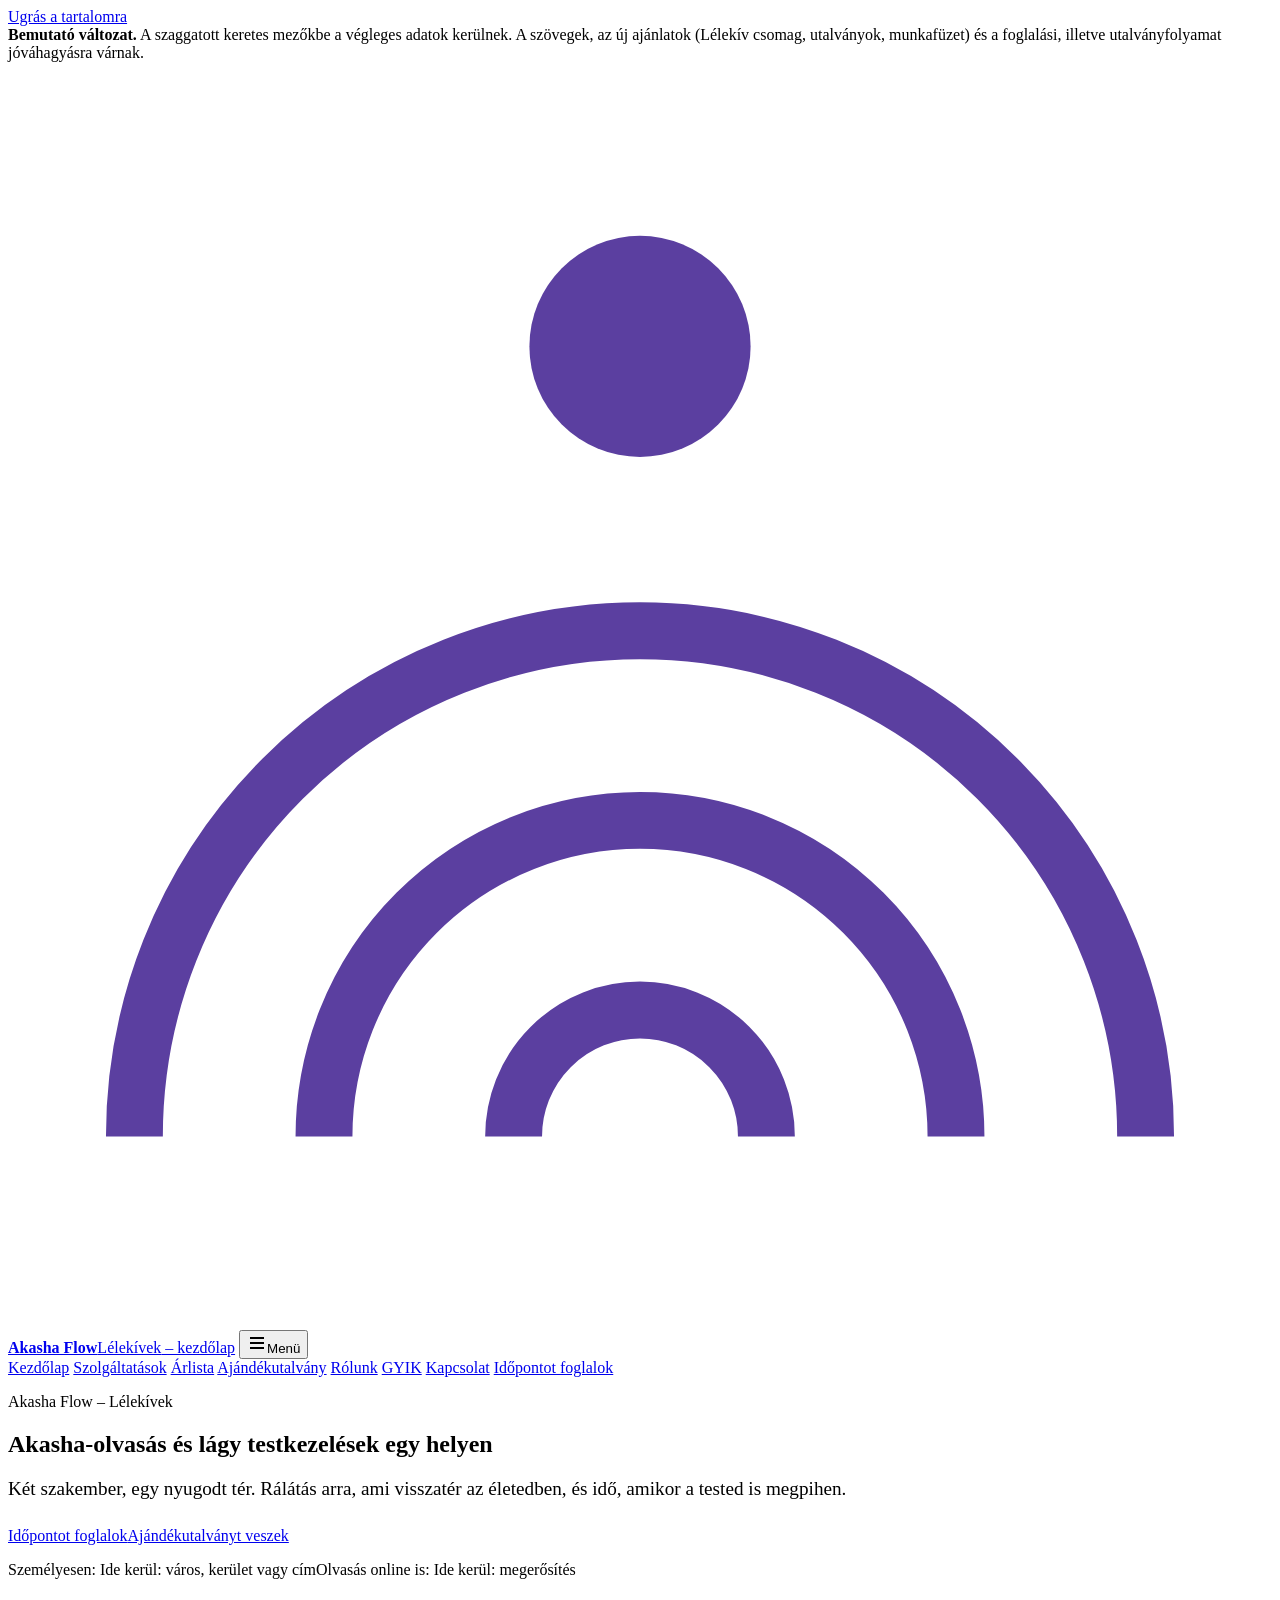
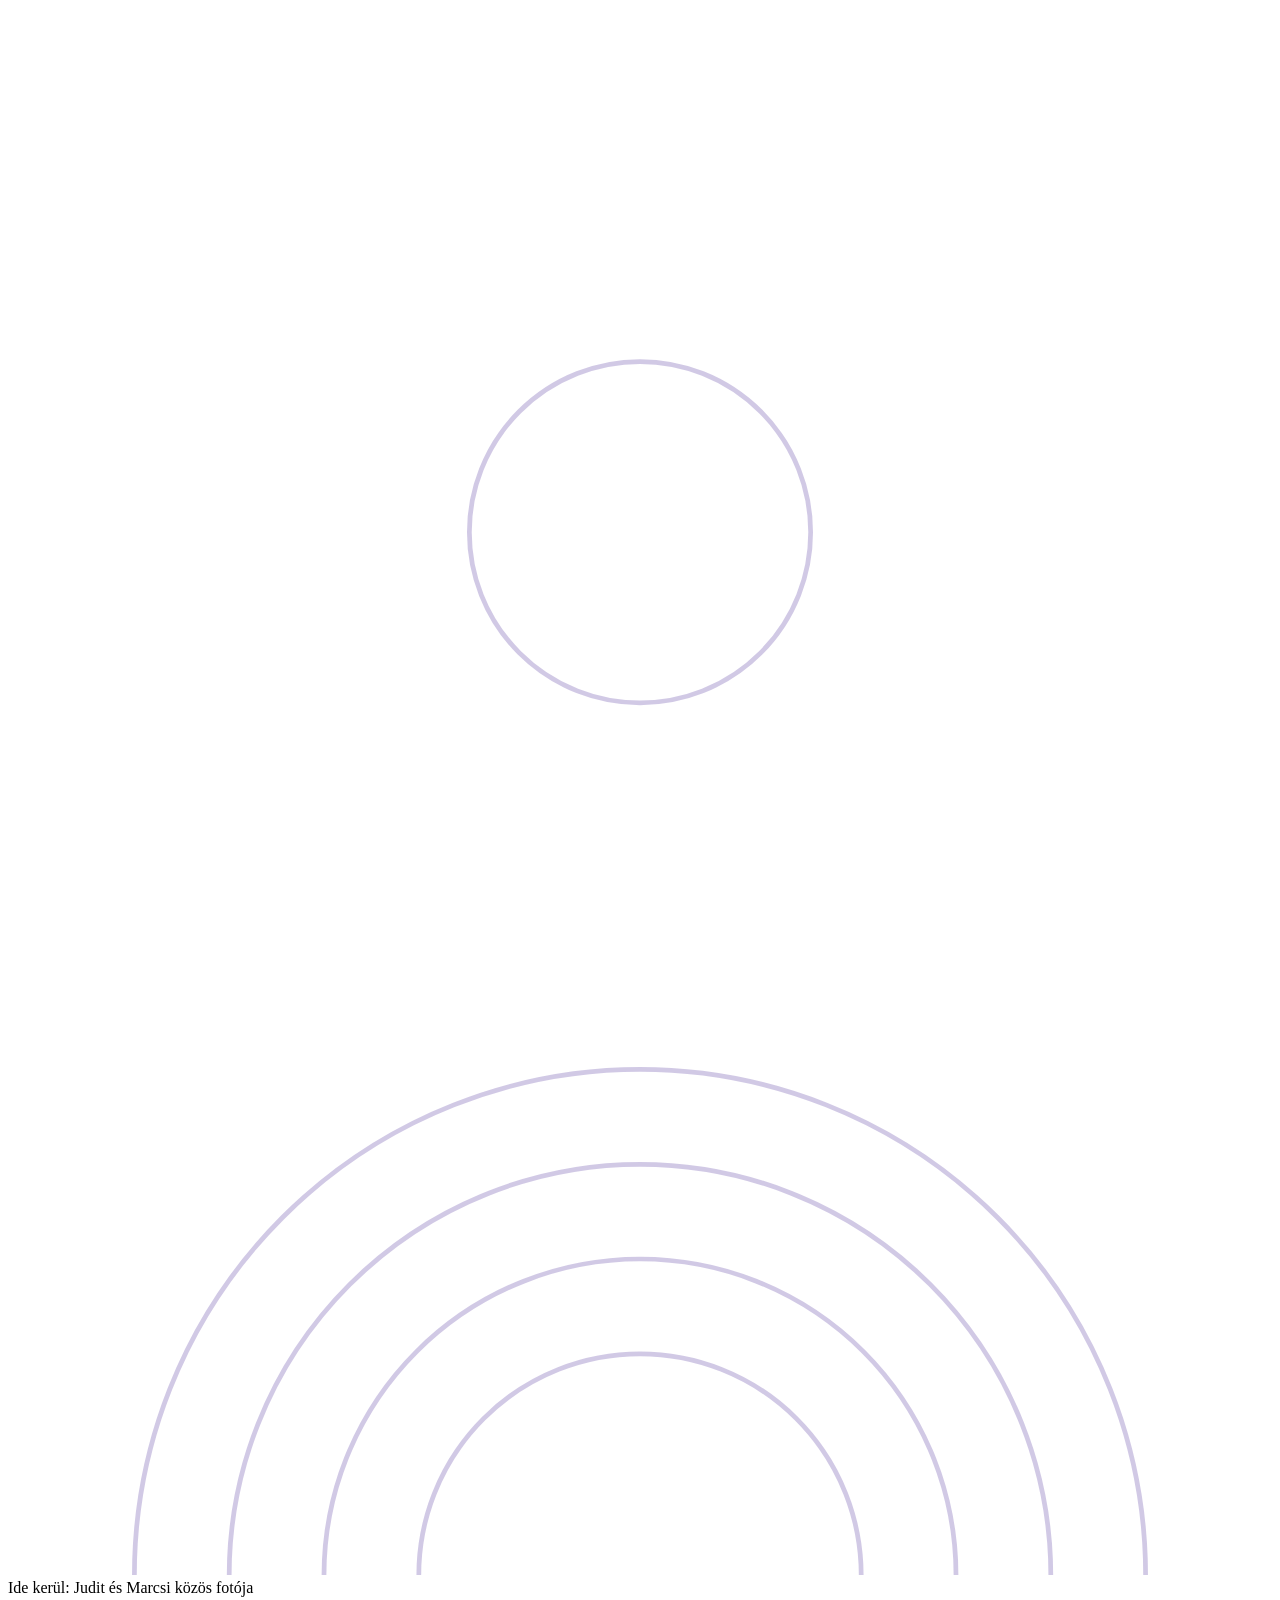
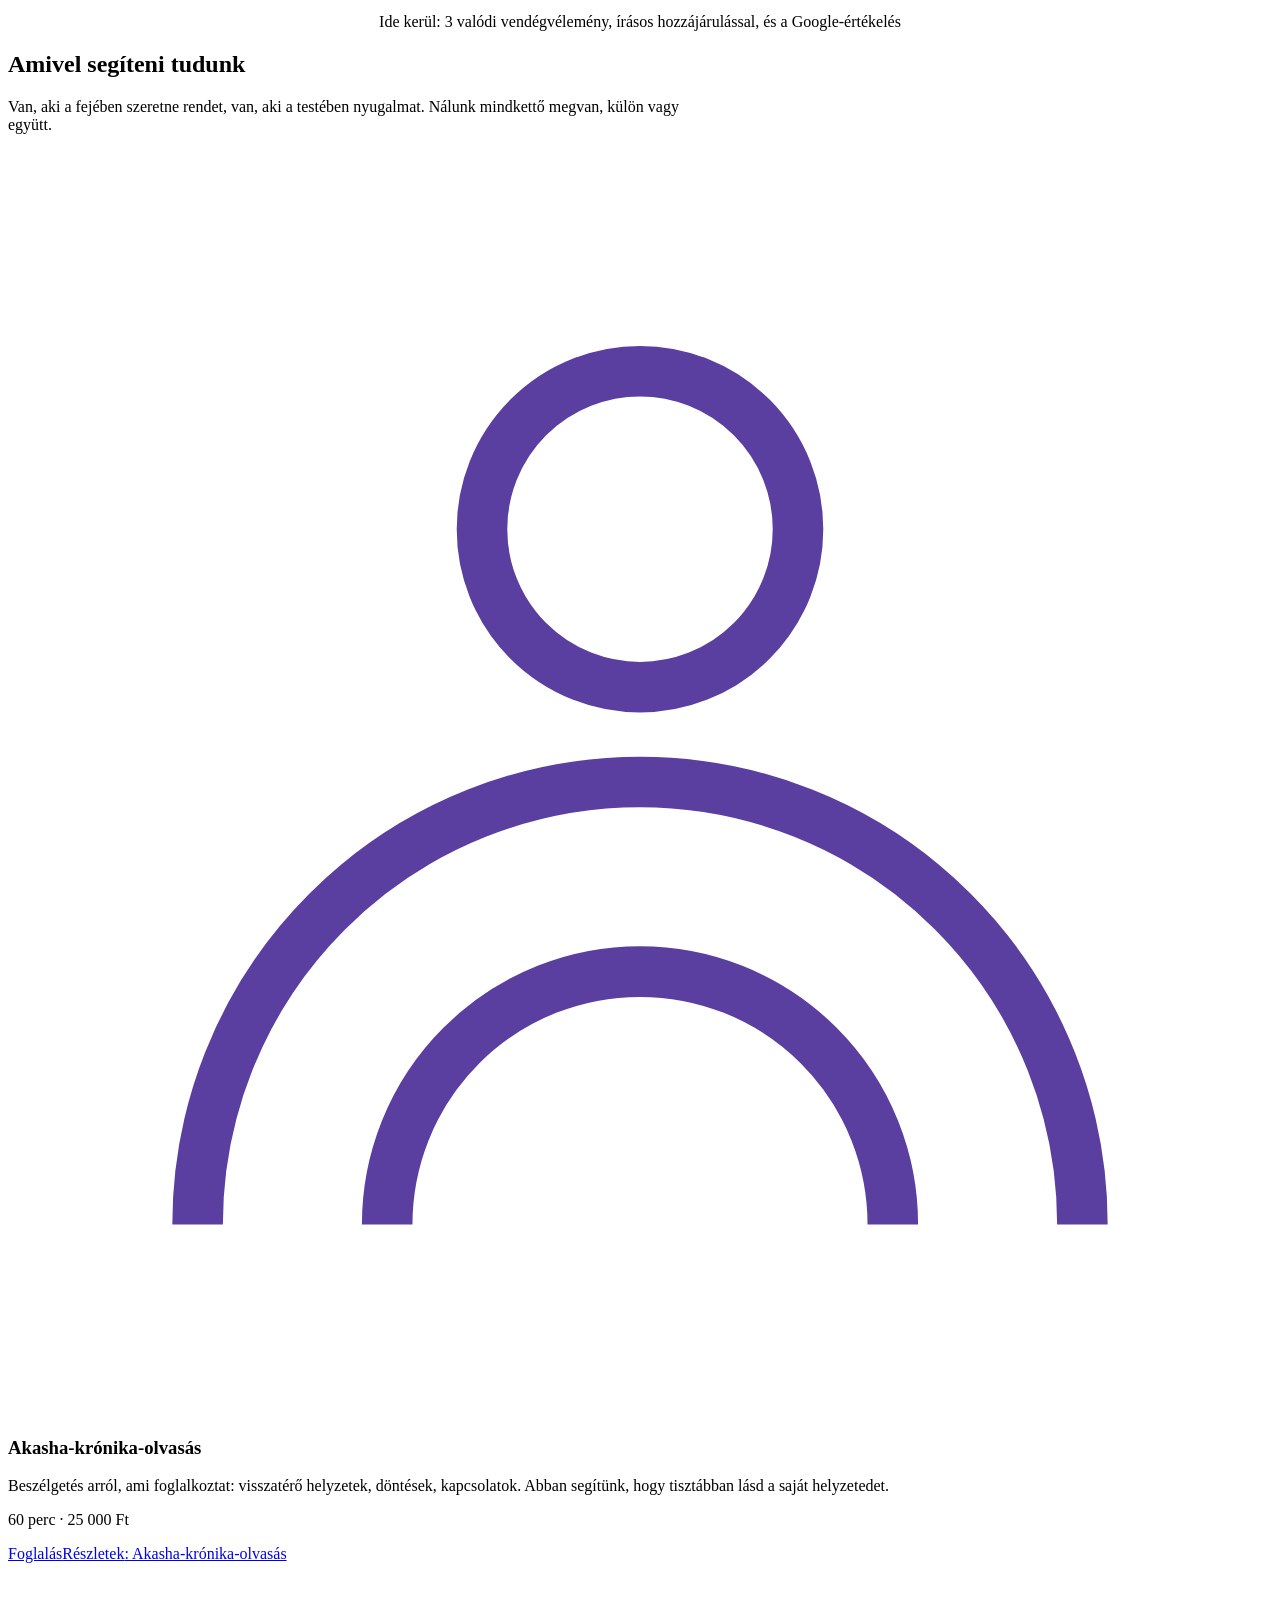
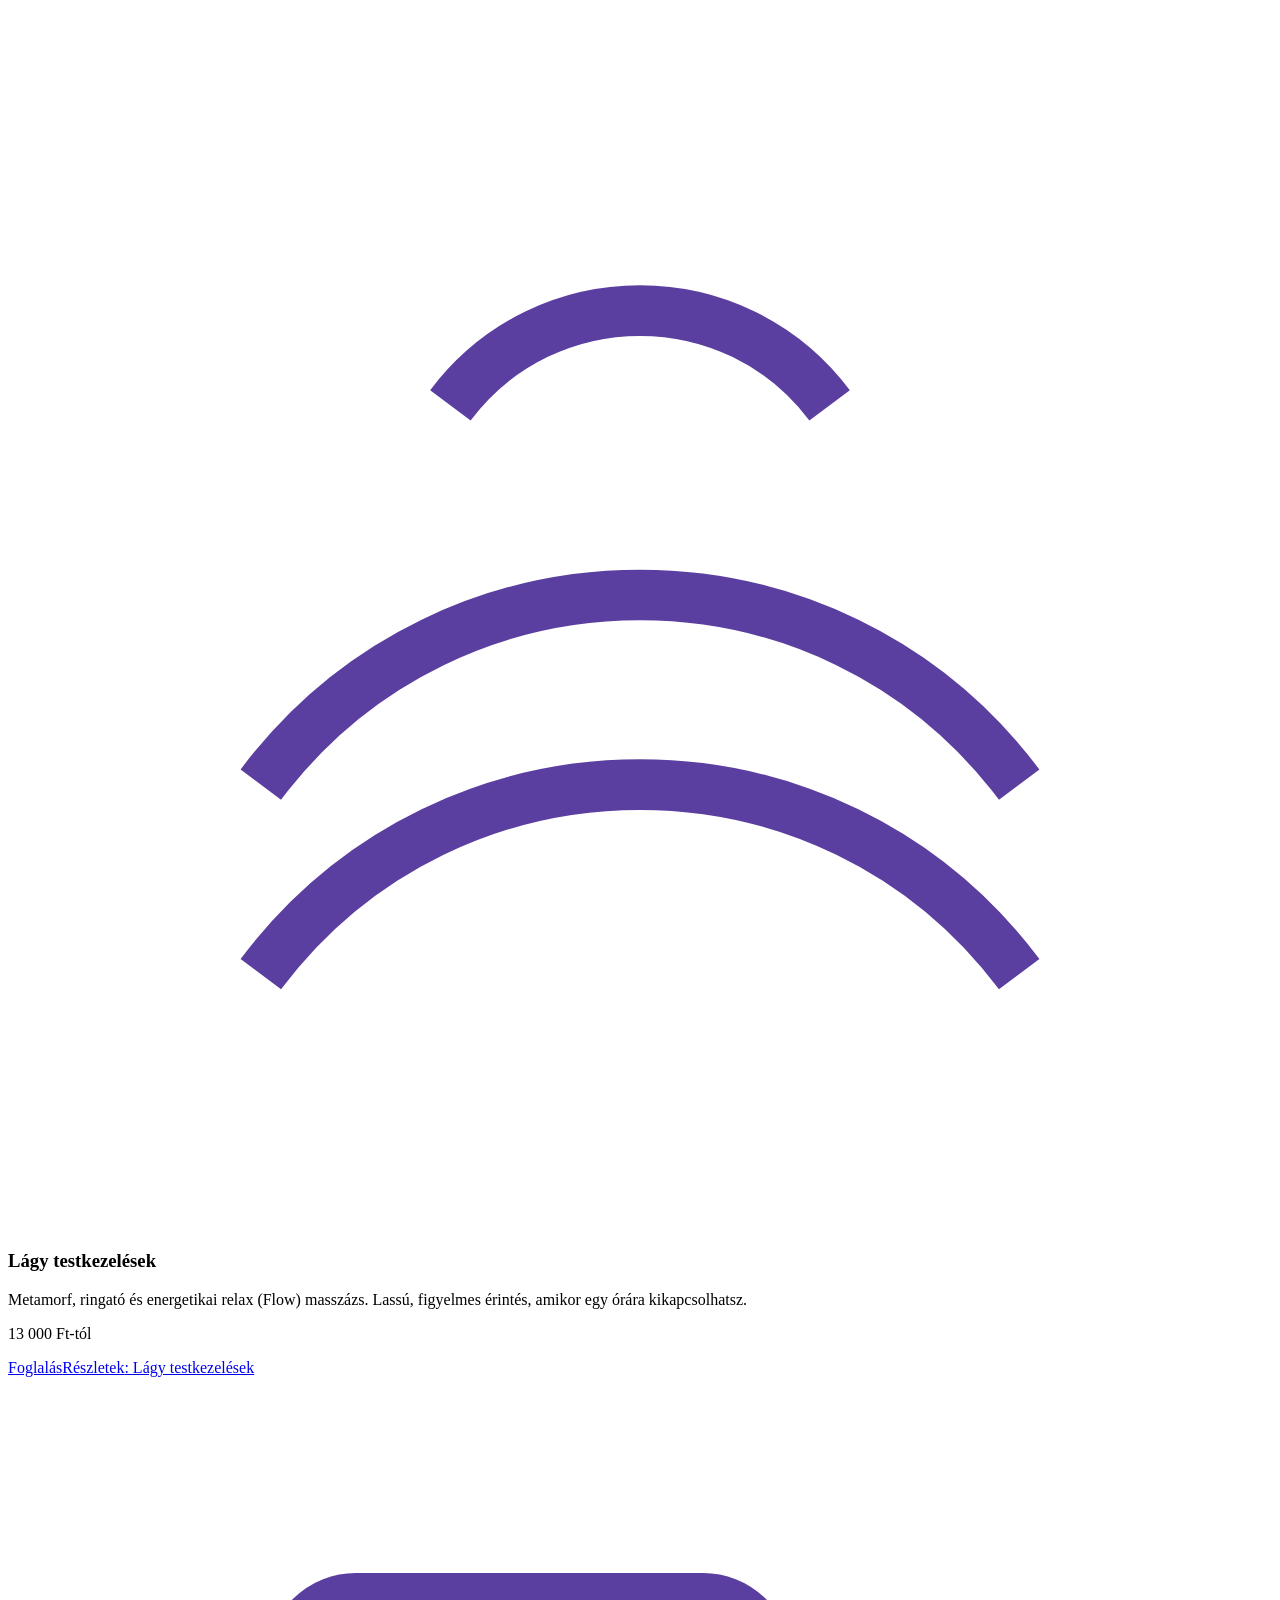
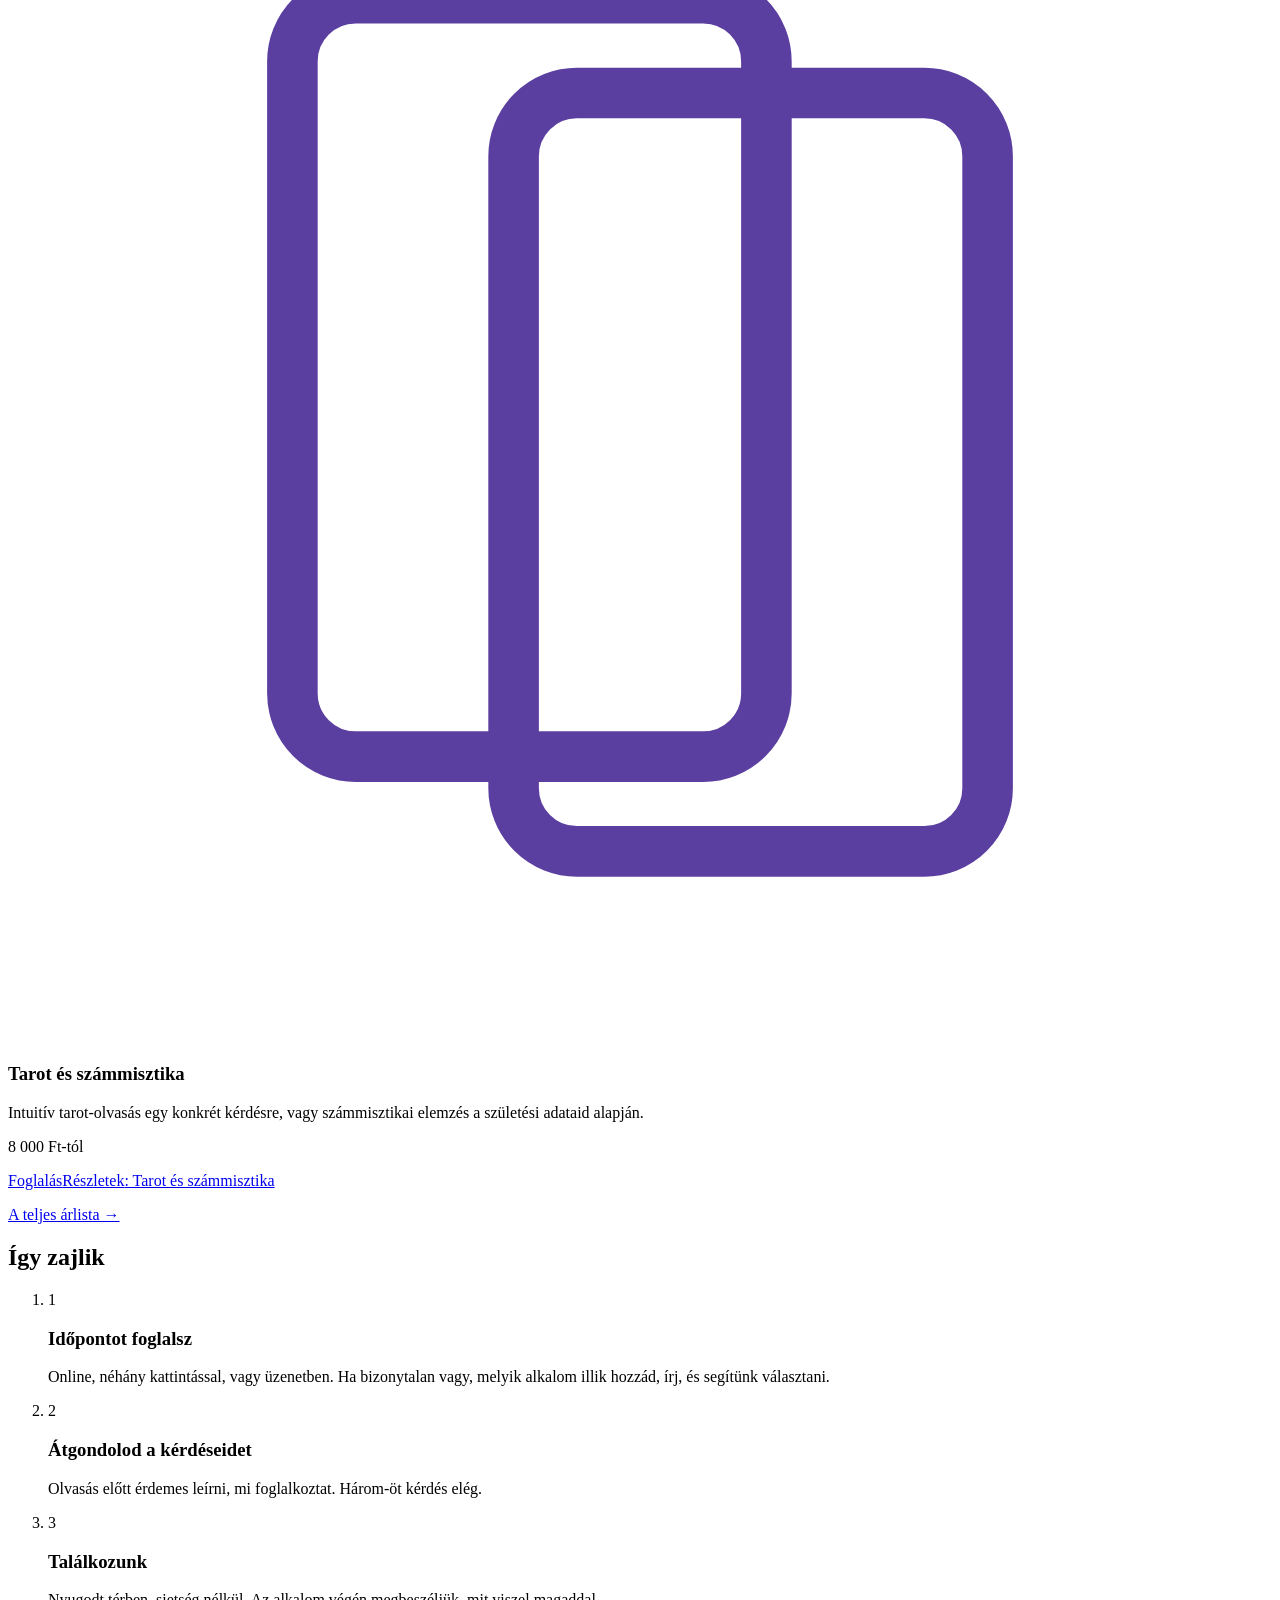
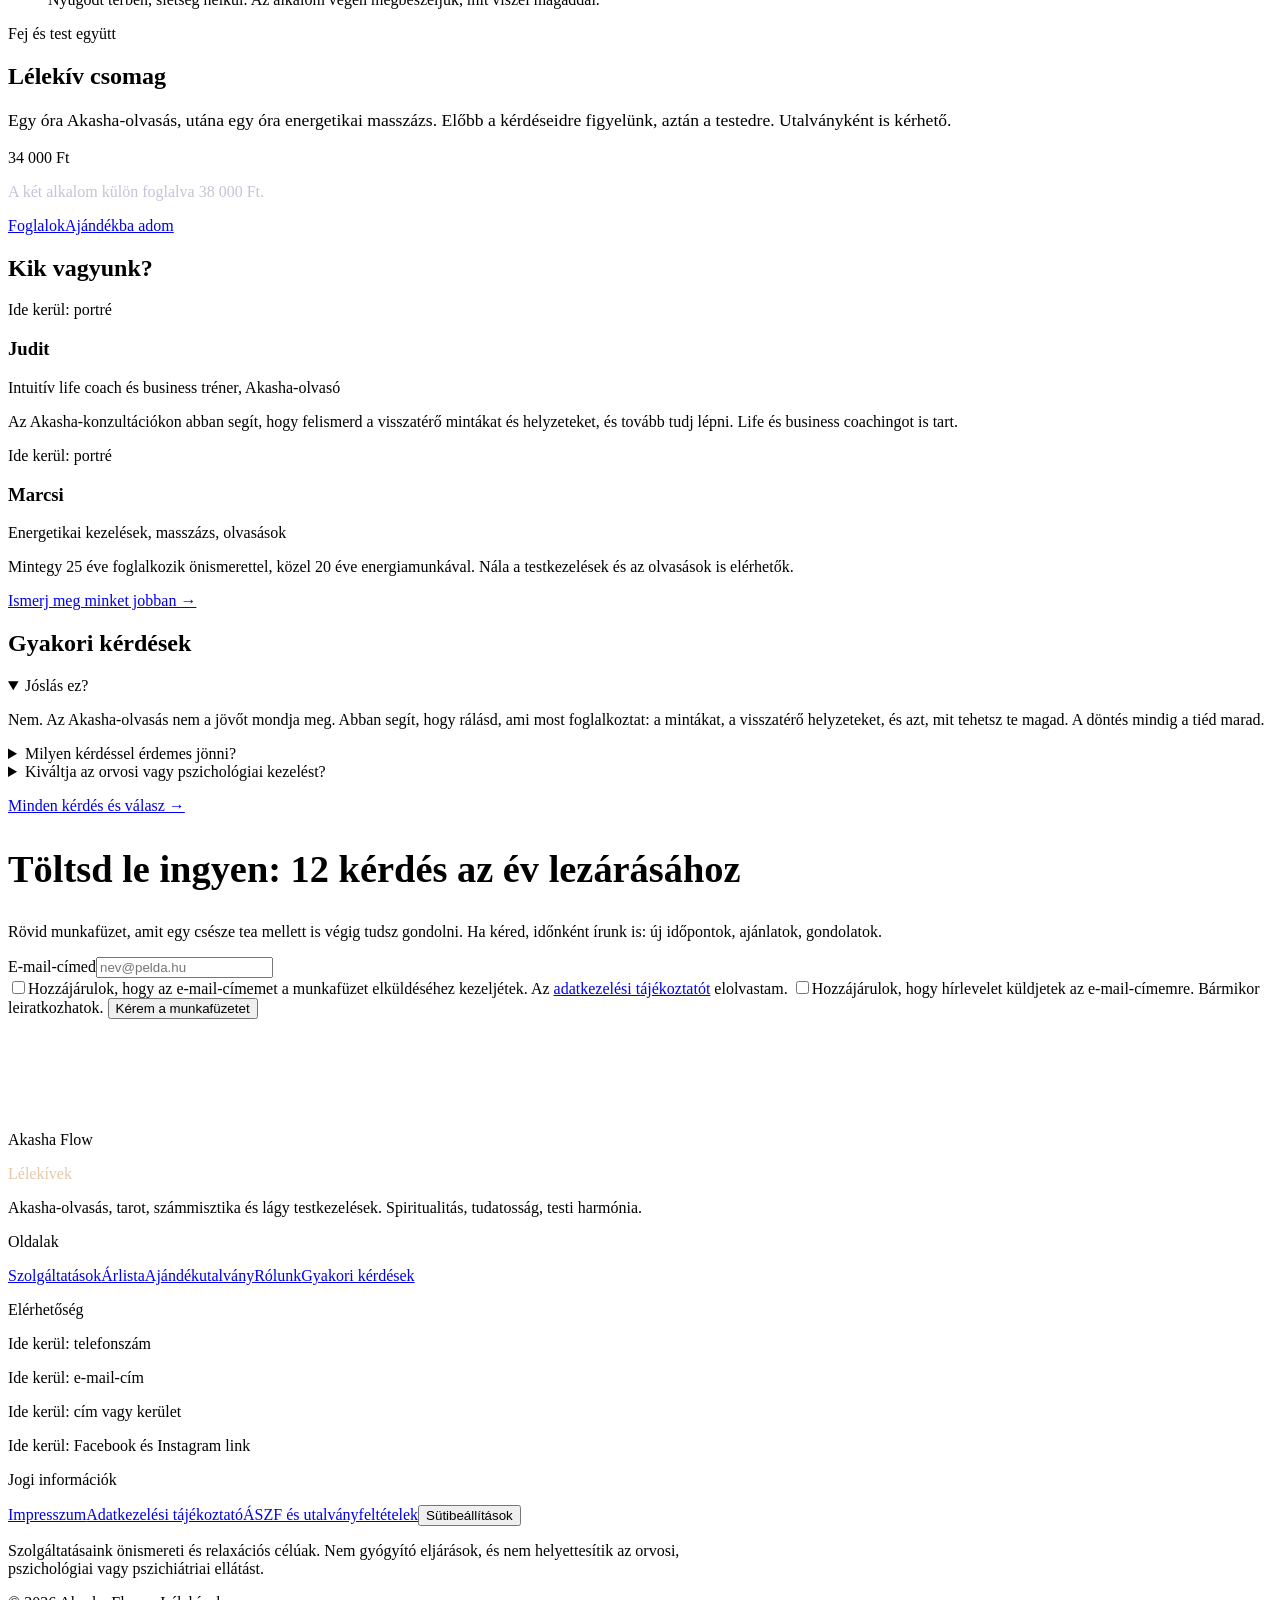
==== index.html @ 0274ceca "Akasha Flow bemutató weboldal: oldalak" ====
<!doctype html>
<html lang="hu">
<head>
<meta charset="utf-8">
<meta name="viewport" content="width=device-width, initial-scale=1">
<meta name="robots" content="noindex, nofollow">
<title>Akasha-olvasás és energetikai masszázs – Akasha Flow</title>
<meta name="description" content="Akasha-krónika-olvasás, tarot, metamorf és energetikai masszázs. Árak, időpontfoglalás, ajándékutalvány.">
<link rel="canonical" href="https://www.akasha-flow.hu/">
<meta property="og:type" content="website">
<meta property="og:url" content="https://www.akasha-flow.hu/">
<meta property="og:locale" content="hu_HU">
<meta property="og:site_name" content="Akasha Flow – Lélekívek">
<meta property="og:title" content="Akasha-olvasás és energetikai masszázs – Akasha Flow">
<meta property="og:description" content="Akasha-krónika-olvasás, tarot, metamorf és energetikai masszázs. Árak, időpontfoglalás, ajándékutalvány.">
<meta name="theme-color" content="#5B3FA0">
<link rel="icon" href="assets/favicon.svg" type="image/svg+xml">
<link rel="preload" href="fonts/cormorant-garamond-latin-600-normal.woff2" as="font" type="font/woff2" crossorigin>
<link rel="preload" href="fonts/inter-latin-400-normal.woff2" as="font" type="font/woff2" crossorigin>
<link rel="stylesheet" href="assets/site.css">
<script type="application/ld+json">{"@context": "https://schema.org", "@type": "ProfessionalService", "name": "Akasha Flow – Lélekívek", "url": "https://www.akasha-flow.hu/", "description": "Akasha-krónika-olvasás, tarot, számmisztika, metamorf, ringató és energetikai masszázs.", "priceRange": "8 000 – 50 000 Ft", "employee": [{"@type": "Person", "name": "Judit", "jobTitle": "Intuitív life coach és business tréner, Akasha-olvasó"}, {"@type": "Person", "name": "Marcsi", "jobTitle": "Energetikai kezelések, masszázs, olvasások"}], "makesOffer": [{"@type": "Offer", "name": "Akasha-krónika-olvasás, 60 perc", "price": "25000", "priceCurrency": "HUF"}, {"@type": "Offer", "name": "Akasha-krónika-olvasás, 90 perc", "price": "37500", "priceCurrency": "HUF"}, {"@type": "Offer", "name": "Akasha-krónika-olvasás, 120 perc", "price": "50000", "priceCurrency": "HUF"}, {"@type": "Offer", "name": "Akasha energetikai alkalom, 60 perc", "price": "15000", "priceCurrency": "HUF"}, {"@type": "Offer", "name": "Tarotkártya-olvasás, 30 perc", "price": "8000", "priceCurrency": "HUF"}, {"@type": "Offer", "name": "Tarotkártya-olvasás, 60 perc", "price": "25000", "priceCurrency": "HUF"}, {"@type": "Offer", "name": "Tarotkártya-olvasás, 90 perc", "price": "37500", "priceCurrency": "HUF"}, {"@type": "Offer", "name": "Tarotkártya-olvasás, 120 perc", "price": "50000", "priceCurrency": "HUF"}, {"@type": "Offer", "name": "Számmisztikai elemzés", "price": "25000", "priceCurrency": "HUF"}, {"@type": "Offer", "name": "Ringató masszázs, 60–90 perc", "price": "15000", "priceCurrency": "HUF"}, {"@type": "Offer", "name": "Energetikai relax (Flow) masszázs, 60 perc", "price": "13000", "priceCurrency": "HUF"}, {"@type": "Offer", "name": "Energetikai relax (Flow) masszázs, 90 perc", "price": "17000", "priceCurrency": "HUF"}, {"@type": "Offer", "name": "Energetikai relax (Flow) masszázs, 120 perc", "price": "24000", "priceCurrency": "HUF"}]}</script>
</head>
<body>
<a class="skip" href="#tartalom">Ugrás a tartalomra</a>
<div class="demo-bar" role="note"><strong>Bemutató változat.</strong> A szaggatott keretes mezőkbe a végleges adatok kerülnek. A szövegek, az új ajánlatok (Lélekív csomag, utalványok, munkafüzet) és a foglalási, illetve utalványfolyamat jóváhagyásra várnak.</div>
<header class="site-header">
<div class="wrap header-in" style="position:relative">
<a class="brand" href="index.html"><svg class="icon" viewBox="0 0 40 40" fill="none" stroke="#5B3FA0" stroke-width="1.8" aria-hidden="true"><path d="M4 34 A16 16 0 0 1 36 34"/><path d="M10 34 A10 10 0 0 1 30 34"/><path d="M16 34 A4 4 0 0 1 24 34"/><circle cx="20" cy="9" r="3.5" fill="#5B3FA0" stroke="none"/></svg><span class="brand-name"><b>Akasha Flow</b><span>Lélekívek</span></span><span class="sr-only"> – kezdőlap</span></a>
<button class="menu-btn" type="button" aria-expanded="false" aria-controls="fomenu"><svg width="20" height="20" viewBox="0 0 20 20" fill="none" stroke="currentColor" stroke-width="2" aria-hidden="true"><path d="M3 5h14M3 10h14M3 15h14"/></svg>Menü</button>
<nav class="nav" id="fomenu" aria-label="Fő navigáció">
<a class="nav-link" href="index.html" aria-current="page">Kezdőlap</a>
<a class="nav-link" href="szolgaltatasok.html">Szolgáltatások</a>
<a class="nav-link" href="arlista.html">Árlista</a>
<a class="nav-link" href="ajandekutalvany.html">Ajándékutalvány</a>
<a class="nav-link" href="rolunk.html">Rólunk</a>
<a class="nav-link" href="gyik.html">GYIK</a>
<a class="nav-link" href="kapcsolat.html">Kapcsolat</a>
<a class="btn btn-sm" href="kapcsolat.html#foglalas">Időpontot foglalok</a>
</nav>
</div>
</header>
<main id="tartalom" tabindex="-1">
<section class="hero"><div class="wrap hero-in">
<div class="hero-text">
<p class="eyebrow">Akasha Flow – Lélekívek</p>
<h1>Akasha-olvasás és lágy testkezelések egy helyen</h1>
<p class="lead" style="font-size:1.2rem">Két szakember, egy nyugodt tér. Rálátás arra, ami visszatér az életedben, és idő, amikor a tested is megpihen.</p>
<div class="btns" style="padding-top:8px"><a class="btn" href="kapcsolat.html#foglalas">Időpontot foglalok</a><a class="btn btn-ghost" href="ajandekutalvany.html">Ajándékutalványt veszek</a></div>
<p class="facts"><span>Személyesen: <span class="fill">Ide kerül: város, kerület vagy cím</span></span><span>Olvasás online is: <span class="fill">Ide kerül: megerősítés</span></span></p>
</div>
<div class="hero-media"><div class="photo photo-tall"><svg viewBox="0 0 400 500" preserveAspectRatio="xMidYMax slice" aria-hidden="true"><g fill="none" stroke="#5B3FA0" stroke-opacity="0.28" stroke-width="1.5"><path d="M40 500 A160 160 0 0 1 360 500"/><path d="M70 500 A130 130 0 0 1 330 500"/><path d="M100 500 A100 100 0 0 1 300 500"/><path d="M130 500 A70 70 0 0 1 270 500"/><circle cx="200" cy="170" r="54"/></g></svg><span class="fill">Ide kerül: Judit és Marcsi közös fotója</span></div></div>
</div></section>

<section class="band" aria-label="Vendégeink mondták"><div class="wrap section-sm" style="text-align:center"><p><span class="fill">Ide kerül: 3 valódi vendégvélemény, írásos hozzájárulással, és a Google-értékelés</span></p></div></section>

<section class="wrap section stack-lg" aria-labelledby="szolg-ttl">
<div class="stack" style="max-width:680px"><h2 id="szolg-ttl">Amivel segíteni tudunk</h2><p class="lead">Van, aki a fejében szeretne rendet, van, aki a testében nyugalmat. Nálunk mindkettő megvan, külön vagy együtt.</p></div>
<div class="grid">
<article class="card svc"><svg class="icon" viewBox="0 0 40 40" fill="none" stroke="#5B3FA0" stroke-width="1.6" aria-hidden="true"><path d="M6 34 A14 14 0 0 1 34 34"/><path d="M12 34 A8 8 0 0 1 28 34"/><circle cx="20" cy="12" r="5"/></svg><h3>Akasha-krónika-olvasás</h3><p class="desc">Beszélgetés arról, ami foglalkoztat: visszatérő helyzetek, döntések, kapcsolatok. Abban segítünk, hogy tisztábban lásd a saját helyzetedet.</p><p class="price">60 perc · 25 000 Ft</p>
<div class="btns"><a class="btn btn-sm" href="kapcsolat.html#foglalas">Foglalás</a><a class="link-strong" href="szolgaltatasok.html#akasha-olvasas">Részletek<span class="sr-only">: Akasha-krónika-olvasás</span></a></div></article>
<article class="card svc"><svg class="icon" viewBox="0 0 40 40" fill="none" stroke="#5B3FA0" stroke-width="1.6" aria-hidden="true"><path d="M8 26 C14 18, 26 18, 32 26"/><path d="M8 32 C14 24, 26 24, 32 32"/><path d="M14 14 C17 10, 23 10, 26 14"/></svg><h3>Lágy testkezelések</h3><p class="desc">Metamorf, ringató és energetikai relax (Flow) masszázs. Lassú, figyelmes érintés, amikor egy órára kikapcsolhatsz.</p><p class="price">13 000 Ft-tól</p>
<div class="btns"><a class="btn btn-sm" href="kapcsolat.html#foglalas">Foglalás</a><a class="link-strong" href="szolgaltatasok.html#energetikai-masszazs">Részletek<span class="sr-only">: Lágy testkezelések</span></a></div></article>
<article class="card svc"><svg class="icon" viewBox="0 0 40 40" fill="none" stroke="#5B3FA0" stroke-width="1.6" aria-hidden="true"><rect x="9" y="7" width="15" height="24" rx="2"/><rect x="16" y="10" width="15" height="24" rx="2"/></svg><h3>Tarot és számmisztika</h3><p class="desc">Intuitív tarot-olvasás egy konkrét kérdésre, vagy számmisztikai elemzés a születési adataid alapján.</p><p class="price">8 000 Ft-tól</p>
<div class="btns"><a class="btn btn-sm" href="kapcsolat.html#foglalas">Foglalás</a><a class="link-strong" href="szolgaltatasok.html#tarot">Részletek<span class="sr-only">: Tarot és számmisztika</span></a></div></article>
</div>
<p><a class="link-strong" href="arlista.html">A teljes árlista →</a></p>
</section>

<section class="wrap section-sm stack-lg" aria-labelledby="menet-ttl">
<h2 id="menet-ttl">Így zajlik</h2>
<ol class="steps grid-3">
<li><span class="step-no" aria-hidden="true">1</span><h3>Időpontot foglalsz</h3><p style="color:var(--text)">Online, néhány kattintással, vagy üzenetben. Ha bizonytalan vagy, melyik alkalom illik hozzád, írj, és segítünk választani.</p></li>
<li><span class="step-no" aria-hidden="true">2</span><h3>Átgondolod a kérdéseidet</h3><p style="color:var(--text)">Olvasás előtt érdemes leírni, mi foglalkoztat. Három-öt kérdés elég.</p></li>
<li><span class="step-no" aria-hidden="true">3</span><h3>Találkozunk</h3><p style="color:var(--text)">Nyugodt térben, sietség nélkül. Az alkalom végén megbeszéljük, mit viszel magaddal.</p></li>
</ol>
</section>

<section class="wrap section-sm" aria-labelledby="csomag-ttl">
<div class="offer">
<div class="offer-main"><p class="eyebrow">Fej és test együtt</p><h2 id="csomag-ttl">Lélekív csomag</h2><p style="font-size:1.1rem">Egy óra Akasha-olvasás, utána egy óra energetikai masszázs. Előbb a kérdéseidre figyelünk, aztán a testedre. Utalványként is kérhető.</p></div>
<div class="offer-side"><p class="offer-price">34 000 Ft</p><p class="small" style="color:#C9C1D9">A két alkalom külön foglalva 38 000 Ft.</p>
<div class="btns"><a class="btn btn-light" href="kapcsolat.html#foglalas">Foglalok</a><a class="btn btn-outline-light" href="ajandekutalvany.html">Ajándékba adom</a></div></div>
</div>
</section>

<section class="band" aria-labelledby="mi-ttl"><div class="wrap section stack-lg">
<h2 id="mi-ttl">Kik vagyunk?</h2>
<div class="grid" style="gap:40px">
<div class="person"><div class="photo photo-round"><span class="fill">Ide kerül: portré</span></div><div class="person-body"><h3>Judit</h3><p class="role">Intuitív life coach és business tréner, Akasha-olvasó</p><p style="color:var(--text)">Az Akasha-konzultációkon abban segít, hogy felismerd a visszatérő mintákat és helyzeteket, és tovább tudj lépni. Life és business coachingot is tart.</p></div></div>
<div class="person"><div class="photo photo-round"><span class="fill">Ide kerül: portré</span></div><div class="person-body"><h3>Marcsi</h3><p class="role">Energetikai kezelések, masszázs, olvasások</p><p style="color:var(--text)">Mintegy 25 éve foglalkozik önismerettel, közel 20 éve energiamunkával. Nála a testkezelések és az olvasások is elérhetők.</p></div></div>
</div>
<p><a class="link-strong" href="rolunk.html">Ismerj meg minket jobban →</a></p>
</div></section>

<section class="wrap narrow section stack" aria-labelledby="gyik-ttl">
<h2 id="gyik-ttl">Gyakori kérdések</h2>
<div class="faq"><details open><summary>Jóslás ez?</summary><div class="answer"><p>Nem. Az Akasha-olvasás nem a jövőt mondja meg. Abban segít, hogy rálásd, ami most foglalkoztat: a mintákat, a visszatérő helyzeteket, és azt, mit tehetsz te magad. A döntés mindig a tiéd marad.</p></div></details>
<details><summary>Milyen kérdéssel érdemes jönni?</summary><div class="answer"><p>Bármivel, ami fontos neked: kapcsolat, munka, egy döntés, egy újra és újra visszatérő helyzet. Minél konkrétabban fogalmazol, annál többet viszel haza. Elég, ha előre leírsz három-öt kérdést.</p></div></details>
<details><summary>Kiváltja az orvosi vagy pszichológiai kezelést?</summary><div class="answer"><p>Nem. Szolgáltatásaink önismereti és relaxációs célúak. Nem gyógyító eljárások, és nem helyettesítik az orvosi, pszichológiai vagy pszichiátriai ellátást. Ha egészségügyi panaszod van, fordulj orvoshoz.</p></div></details></div>
<p><a class="link-strong" href="gyik.html">Minden kérdés és válasz →</a></p>
</section>
<section class="wrap" style="padding-bottom:96px" aria-labelledby="nl-ttl">
<div class="newsletter">
<div class="newsletter-text"><h2 id="nl-ttl" style="font-size:clamp(1.8rem,3vw,2.4rem)">Töltsd le ingyen: 12 kérdés az év lezárásához</h2>
<p class="muted" style="color:var(--text)">Rövid munkafüzet, amit egy csésze tea mellett is végig tudsz gondolni. Ha kéred, időnként írunk is: új időpontok, ajánlatok, gondolatok.</p></div>
<form data-demo="Köszönjük! Bemutató változat: élesítéskor itt indul a letöltés és a megerősítő e-mail." novalidate>
<div class="field"><label class="lbl" for="nl-email">E-mail-címed</label><input id="nl-email" name="email" type="email" autocomplete="email" required placeholder="nev@pelda.hu"></div>
<label class="check"><input type="checkbox" name="munkafuzet" required><span>Hozzájárulok, hogy az e-mail-címemet a munkafüzet elküldéséhez kezeljétek. Az <a href="adatkezeles.html">adatkezelési tájékoztatót</a> elolvastam.</span></label>
<label class="check"><input type="checkbox" name="hirlevel"><span>Hozzájárulok, hogy hírlevelet küldjetek az e-mail-címemre. Bármikor leiratkozhatok.</span></label>
<button class="btn" type="submit">Kérem a munkafüzetet</button>
<p class="form-status" role="status" tabindex="-1" hidden></p>
</form>
</div>
</section>
</main>
<footer class="site-footer">
<div class="wrap footer-grid">
<div class="footer-col"><p class="footer-brand">Akasha Flow</p><p class="eyebrow" style="color:#E7C7A8">Lélekívek</p><p>Akasha-olvasás, tarot, számmisztika és lágy testkezelések. Spiritualitás, tudatosság, testi harmónia.</p></div>
<nav class="footer-col" aria-label="Lábléc navigáció"><p class="ttl">Oldalak</p><a href="szolgaltatasok.html">Szolgáltatások</a><a href="arlista.html">Árlista</a><a href="ajandekutalvany.html">Ajándékutalvány</a><a href="rolunk.html">Rólunk</a><a href="gyik.html">Gyakori kérdések</a></nav>
<div class="footer-col on-dark"><p class="ttl">Elérhetőség</p><p><span class="fill">Ide kerül: telefonszám</span></p><p><span class="fill">Ide kerül: e-mail-cím</span></p><p><span class="fill">Ide kerül: cím vagy kerület</span></p><p><span class="fill">Ide kerül: Facebook és Instagram link</span></p></div>
<div class="footer-col"><p class="ttl">Jogi információk</p><a href="impresszum.html">Impresszum</a><a href="adatkezeles.html">Adatkezelési tájékoztató</a><a href="aszf.html">ÁSZF és utalványfeltételek</a><button class="linkbtn" type="button" data-open-cookie>Sütibeállítások</button></div>
</div>
<div class="wrap footer-bottom"><p style="max-width:760px">Szolgáltatásaink önismereti és relaxációs célúak. Nem gyógyító eljárások, és nem helyettesítik az orvosi, pszichológiai vagy pszichiátriai ellátást.</p><p>© 2026 Akasha Flow – Lélekívek</p></div>
</footer>
<div class="cookie" id="cookie" role="dialog" aria-modal="false" aria-labelledby="cookie-ttl" hidden>
<h2 id="cookie-ttl">Sütik ezen az oldalon</h2>
<p>A működéshez szükséges sütiket mindig használjuk. Látogatottsági és hirdetési sütiket (Google Analytics, Meta Pixel), valamint külső tartalmakat (foglalónaptár, térkép) csak a hozzájárulásoddal töltünk be. Részletek az <a href="adatkezeles.html#sutik">adatkezelési tájékoztatóban</a>.</p>
<div class="cookie-opts" id="cookie-opts" hidden>
<label class="check"><input type="checkbox" checked disabled><span>Szükséges sütik (mindig aktívak)</span></label>
<label class="check"><input type="checkbox" id="ck-analytics"><span>Látogatottsági statisztika (Google Analytics 4)</span></label>
<label class="check"><input type="checkbox" id="ck-marketing"><span>Hirdetési sütik (Meta Pixel)</span></label>
<label class="check"><input type="checkbox" id="ck-external"><span>Külső tartalmak (online foglalónaptár, Google Térkép)</span></label>
<div class="btns"><button class="btn btn-sm" type="button" data-ck="save">Beállítások mentése</button></div>
</div>
<div class="btns"><button class="btn btn-sm" type="button" data-ck="all">Elfogadom mindet</button><button class="btn btn-sm" type="button" data-ck="none">Csak a szükségesek</button><button class="btn btn-sm btn-ghost" type="button" data-ck="settings">Beállítások</button></div>
</div>
<script src="assets/site.js" defer></script>
</body>
</html>
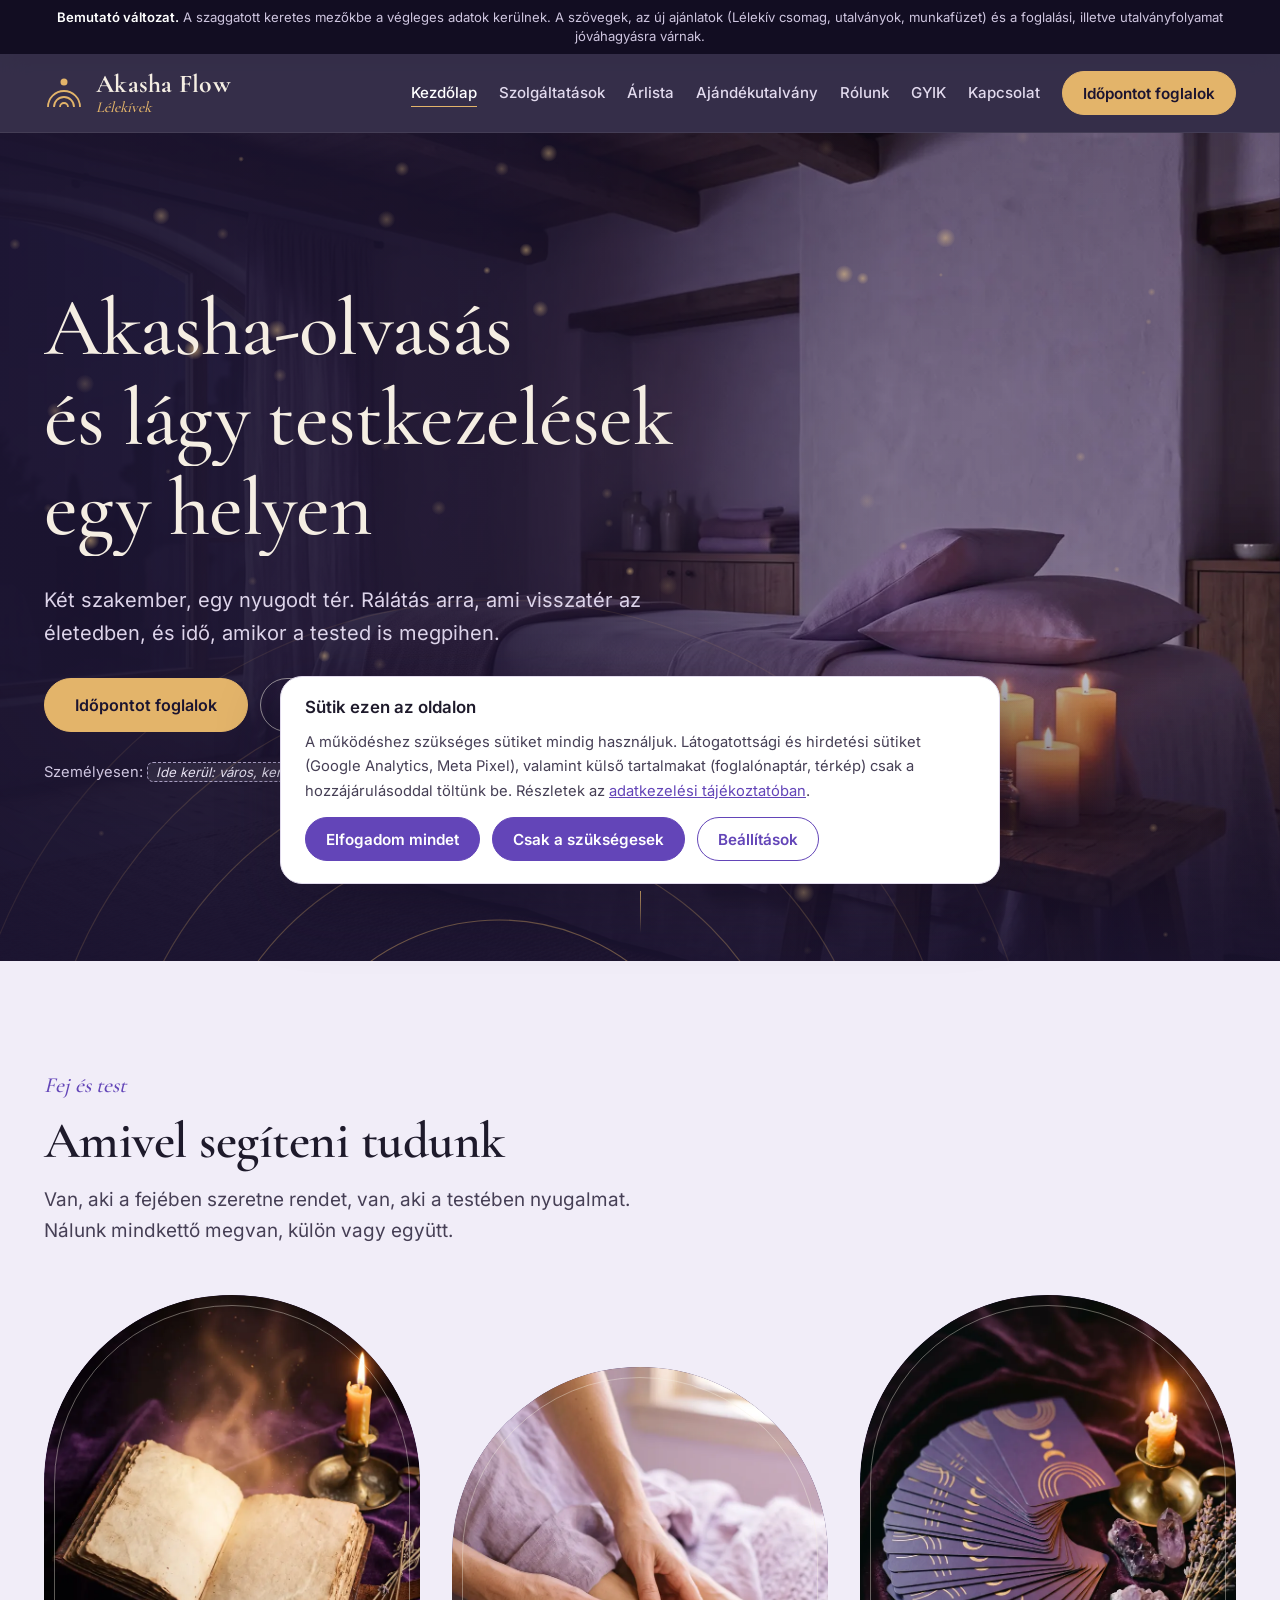
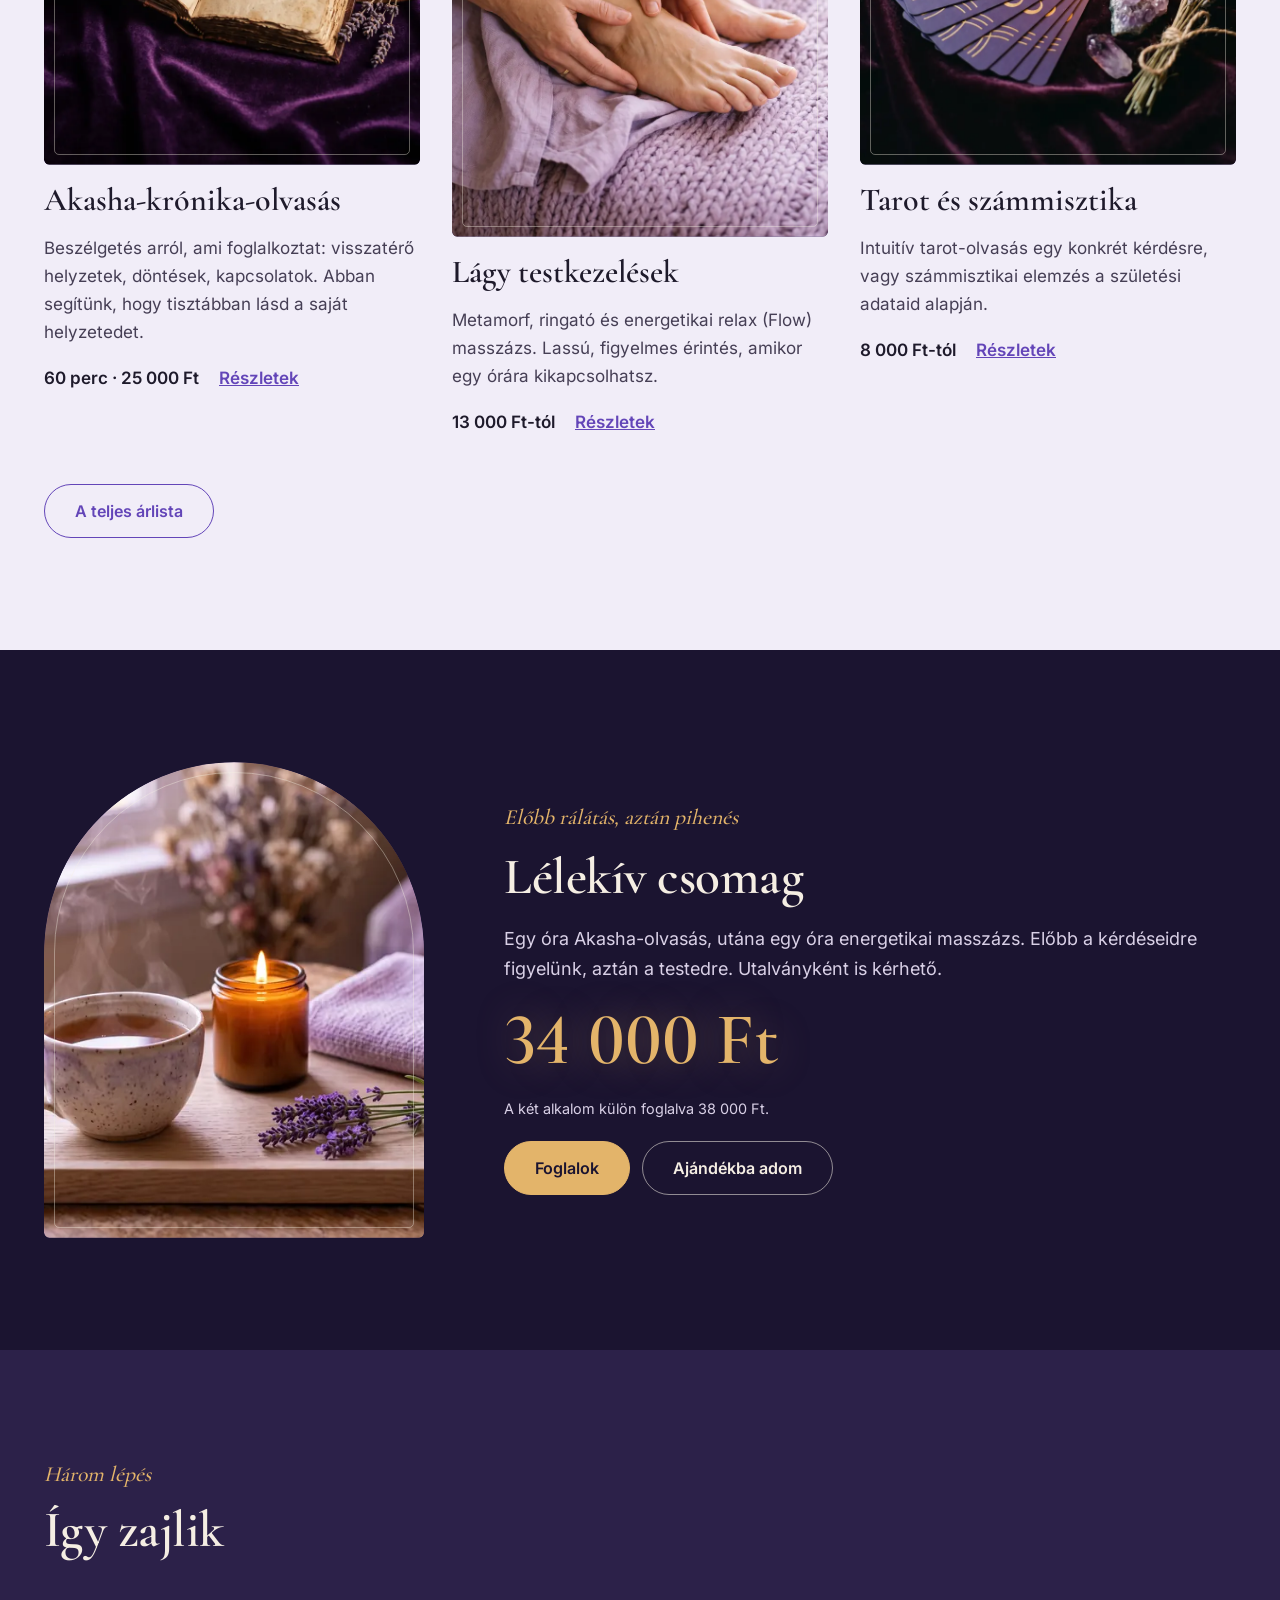
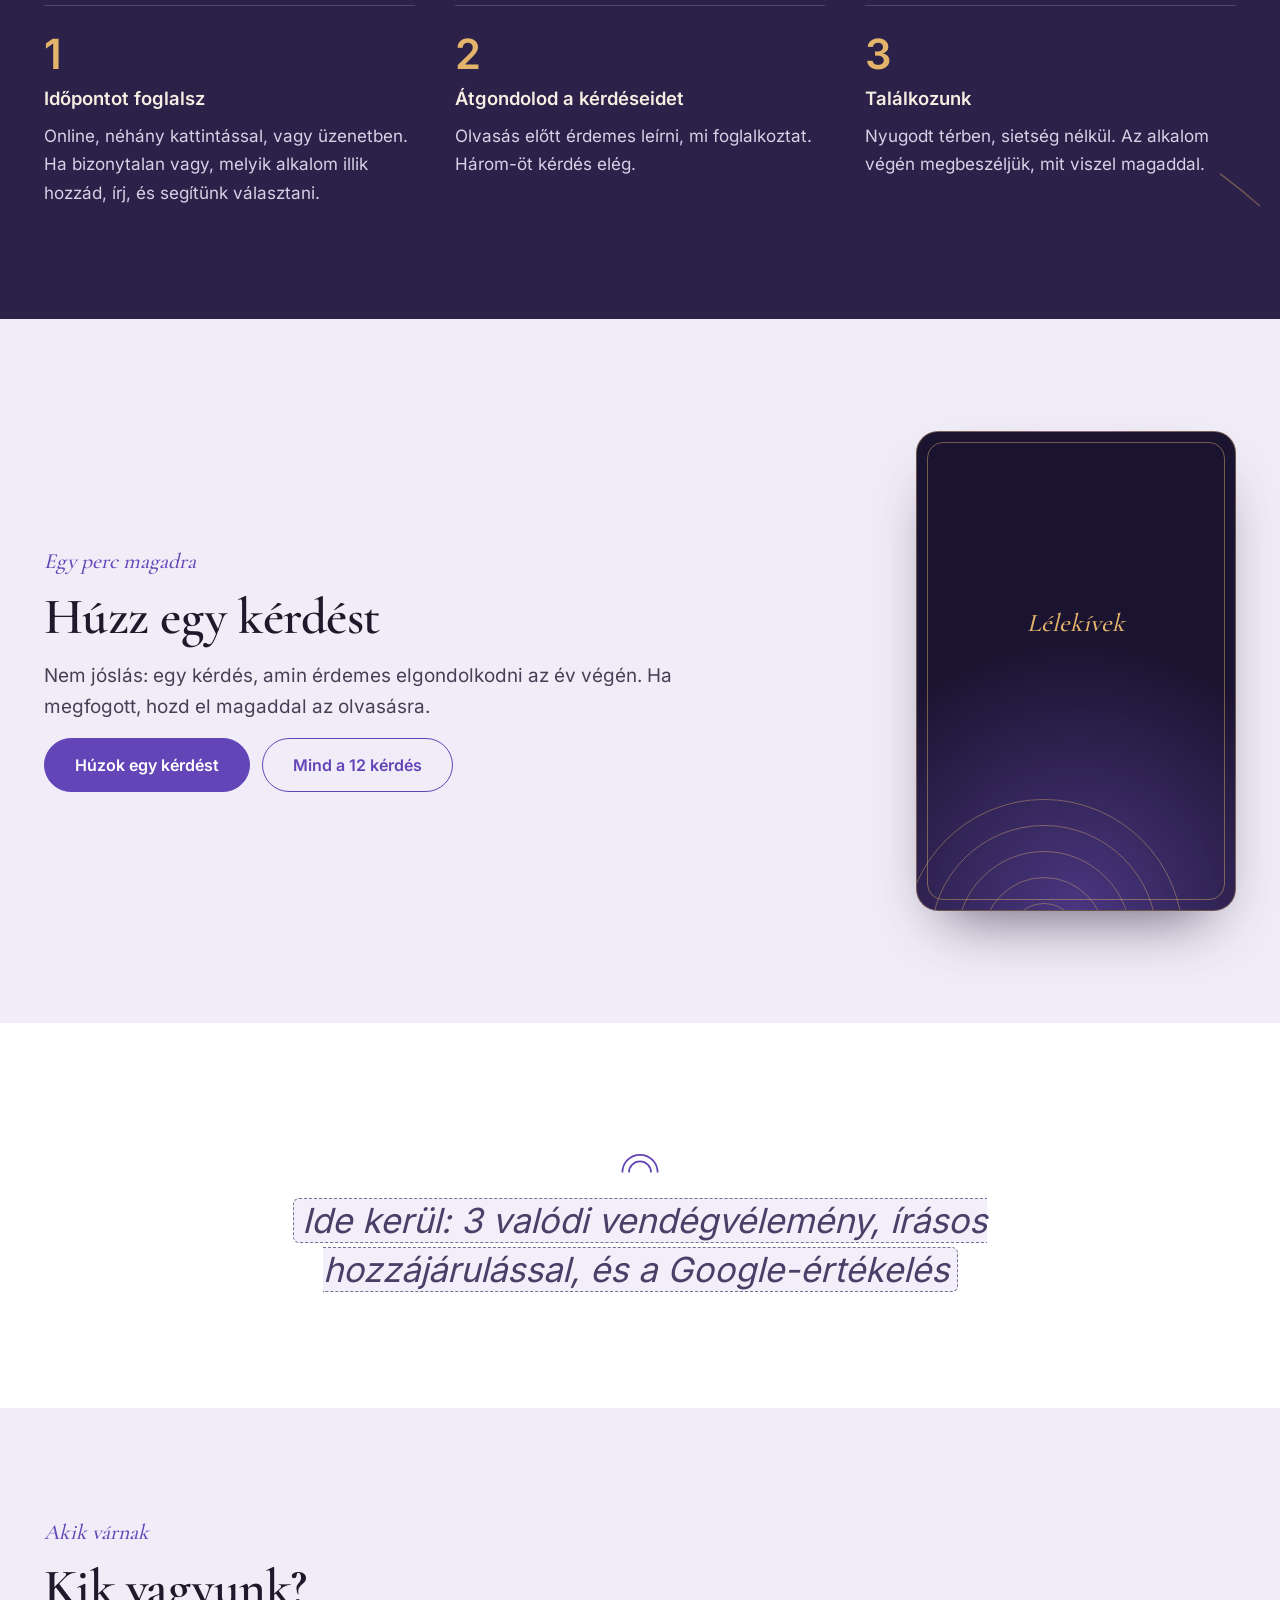
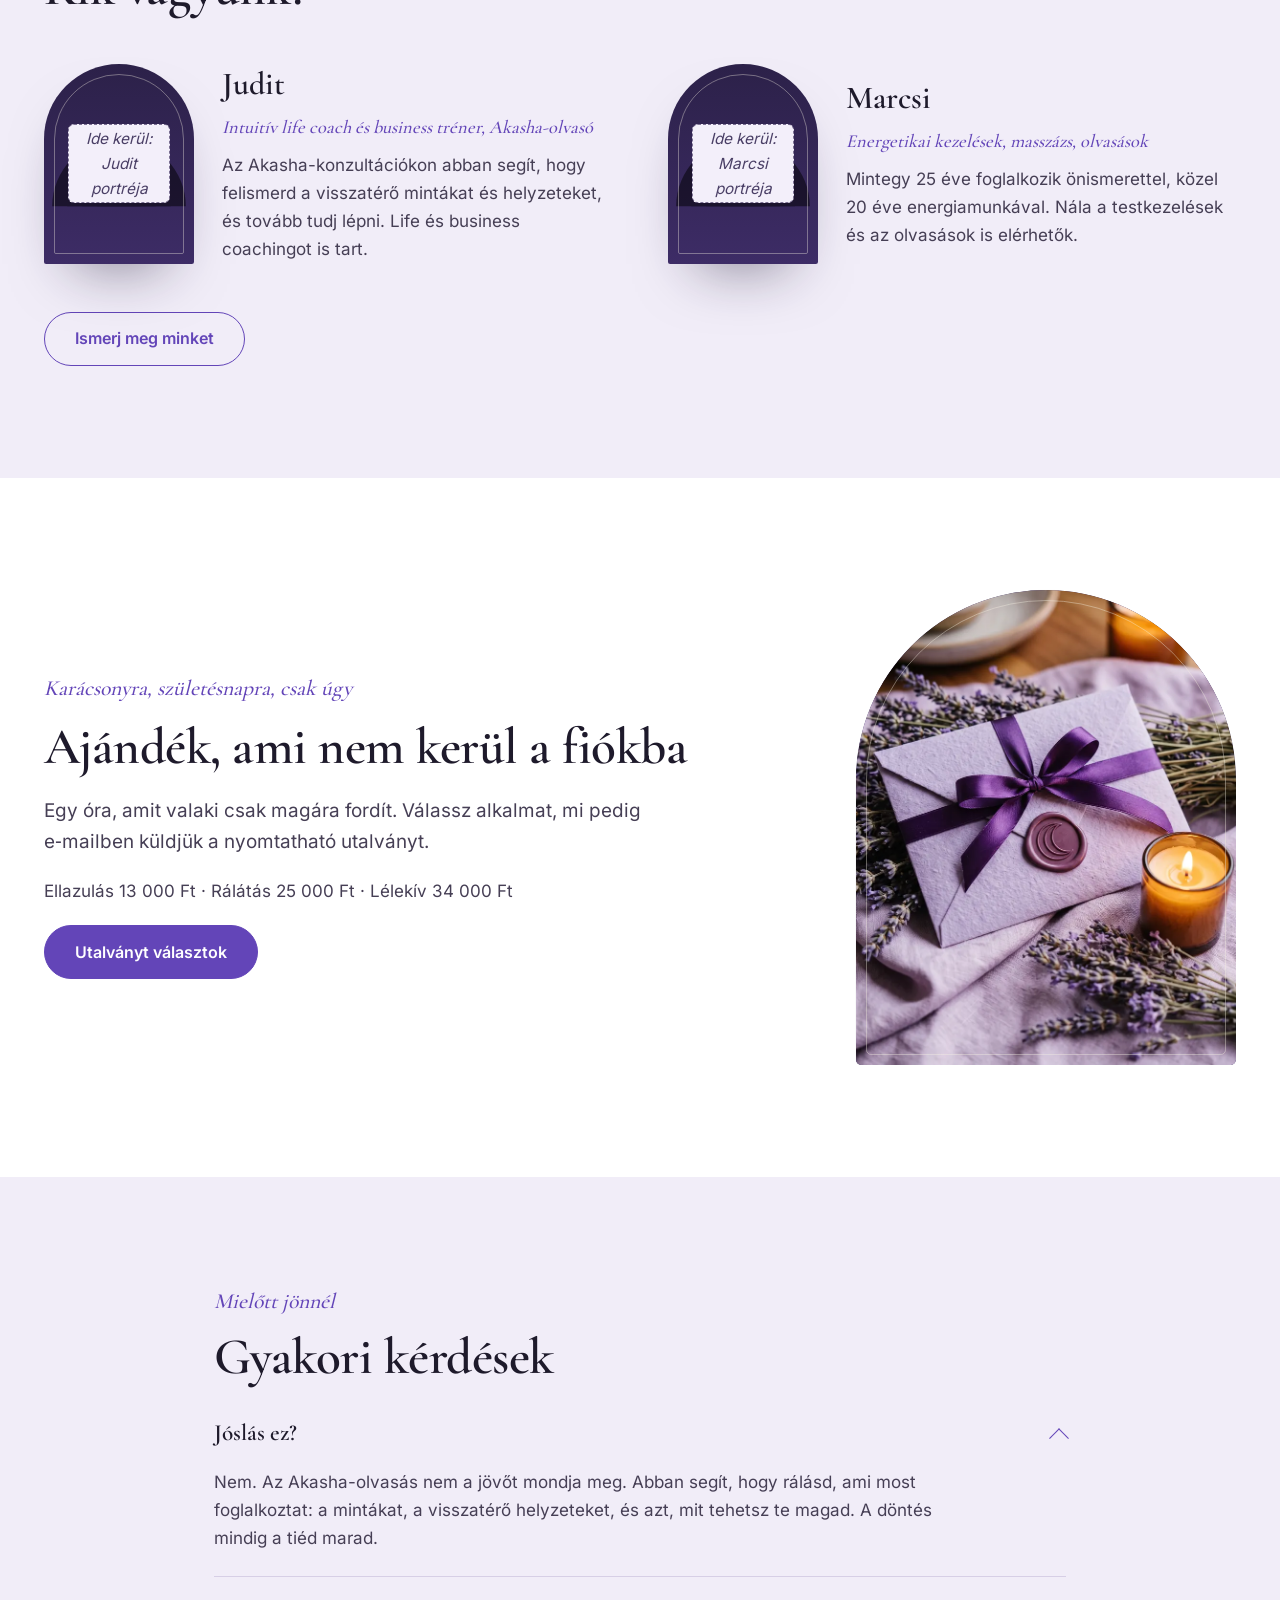
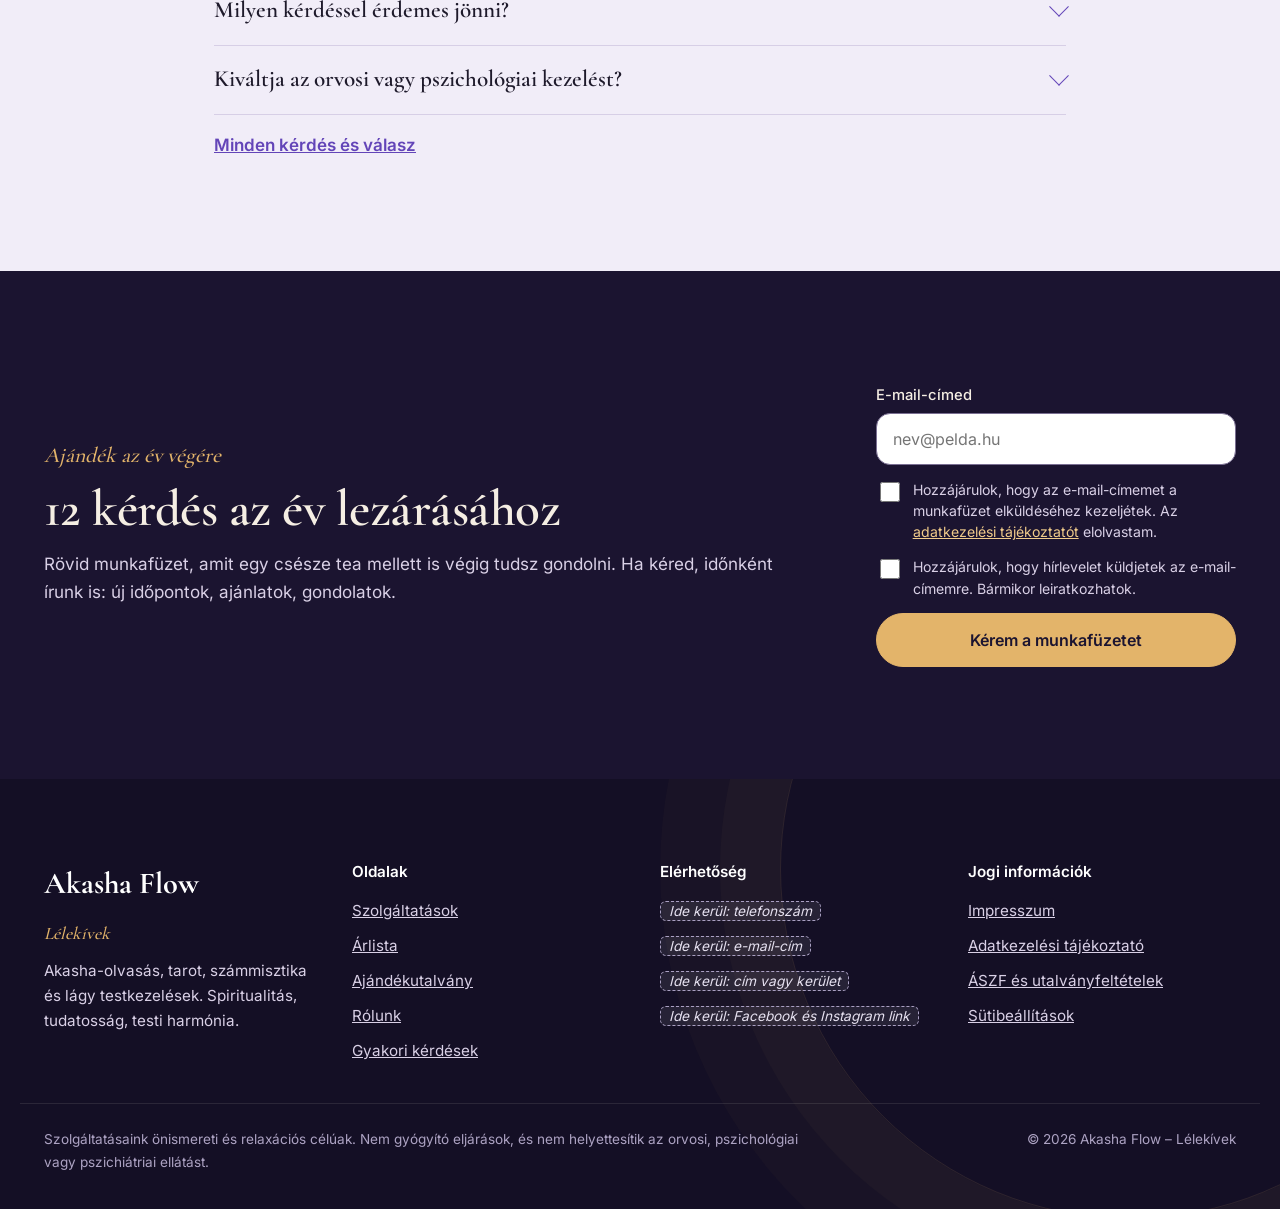
==== commit f67aaf7e: "Új dizájn: oldalak képekkel és animációkkal" ====
--- a/index.html
+++ b/index.html
@@ -17,15 +17,16 @@
 <link rel="icon" href="assets/favicon.svg" type="image/svg+xml">
 <link rel="preload" href="fonts/cormorant-garamond-latin-600-normal.woff2" as="font" type="font/woff2" crossorigin>
 <link rel="preload" href="fonts/inter-latin-400-normal.woff2" as="font" type="font/woff2" crossorigin>
+<script>document.documentElement.classList.add("js")</script>
 <link rel="stylesheet" href="assets/site.css">
-<script type="application/ld+json">{"@context": "https://schema.org", "@type": "ProfessionalService", "name": "Akasha Flow – Lélekívek", "url": "https://www.akasha-flow.hu/", "description": "Akasha-krónika-olvasás, tarot, számmisztika, metamorf, ringató és energetikai masszázs.", "priceRange": "8 000 – 50 000 Ft", "employee": [{"@type": "Person", "name": "Judit", "jobTitle": "Intuitív life coach és business tréner, Akasha-olvasó"}, {"@type": "Person", "name": "Marcsi", "jobTitle": "Energetikai kezelések, masszázs, olvasások"}], "makesOffer": [{"@type": "Offer", "name": "Akasha-krónika-olvasás, 60 perc", "price": "25000", "priceCurrency": "HUF"}, {"@type": "Offer", "name": "Akasha-krónika-olvasás, 90 perc", "price": "37500", "priceCurrency": "HUF"}, {"@type": "Offer", "name": "Akasha-krónika-olvasás, 120 perc", "price": "50000", "priceCurrency": "HUF"}, {"@type": "Offer", "name": "Akasha energetikai alkalom, 60 perc", "price": "15000", "priceCurrency": "HUF"}, {"@type": "Offer", "name": "Tarotkártya-olvasás, 30 perc", "price": "8000", "priceCurrency": "HUF"}, {"@type": "Offer", "name": "Tarotkártya-olvasás, 60 perc", "price": "25000", "priceCurrency": "HUF"}, {"@type": "Offer", "name": "Tarotkártya-olvasás, 90 perc", "price": "37500", "priceCurrency": "HUF"}, {"@type": "Offer", "name": "Tarotkártya-olvasás, 120 perc", "price": "50000", "priceCurrency": "HUF"}, {"@type": "Offer", "name": "Számmisztikai elemzés", "price": "25000", "priceCurrency": "HUF"}, {"@type": "Offer", "name": "Ringató masszázs, 60–90 perc", "price": "15000", "priceCurrency": "HUF"}, {"@type": "Offer", "name": "Energetikai relax (Flow) masszázs, 60 perc", "price": "13000", "priceCurrency": "HUF"}, {"@type": "Offer", "name": "Energetikai relax (Flow) masszázs, 90 perc", "price": "17000", "priceCurrency": "HUF"}, {"@type": "Offer", "name": "Energetikai relax (Flow) masszázs, 120 perc", "price": "24000", "priceCurrency": "HUF"}]}</script>
+<script type="application/ld+json">{"@context": "https://schema.org", "@type": "ProfessionalService", "name": "Akasha Flow – Lélekívek", "url": "https://www.akasha-flow.hu/", "description": "Akasha-krónika-olvasás, tarot, számmisztika, metamorf, ringató és energetikai masszázs.", "priceRange": "8 000 – 50 000 Ft", "image": "https://www.akasha-flow.hu/assets/img/szoba-l.webp", "employee": [{"@type": "Person", "name": "Judit", "jobTitle": "Intuitív life coach és business tréner, Akasha-olvasó"}, {"@type": "Person", "name": "Marcsi", "jobTitle": "Energetikai kezelések, masszázs, olvasások"}], "makesOffer": [{"@type": "Offer", "name": "Akasha-krónika-olvasás, 60 perc", "price": "25000", "priceCurrency": "HUF"}, {"@type": "Offer", "name": "Akasha-krónika-olvasás, 90 perc", "price": "37500", "priceCurrency": "HUF"}, {"@type": "Offer", "name": "Akasha-krónika-olvasás, 120 perc", "price": "50000", "priceCurrency": "HUF"}, {"@type": "Offer", "name": "Akasha energetikai alkalom, 60 perc", "price": "15000", "priceCurrency": "HUF"}, {"@type": "Offer", "name": "Tarotkártya-olvasás, 30 perc", "price": "8000", "priceCurrency": "HUF"}, {"@type": "Offer", "name": "Tarotkártya-olvasás, 60 perc", "price": "25000", "priceCurrency": "HUF"}, {"@type": "Offer", "name": "Tarotkártya-olvasás, 90 perc", "price": "37500", "priceCurrency": "HUF"}, {"@type": "Offer", "name": "Tarotkártya-olvasás, 120 perc", "price": "50000", "priceCurrency": "HUF"}, {"@type": "Offer", "name": "Számmisztikai elemzés", "price": "25000", "priceCurrency": "HUF"}, {"@type": "Offer", "name": "Ringató masszázs, 60–90 perc", "price": "15000", "priceCurrency": "HUF"}, {"@type": "Offer", "name": "Energetikai relax (Flow) masszázs, 60 perc", "price": "13000", "priceCurrency": "HUF"}, {"@type": "Offer", "name": "Energetikai relax (Flow) masszázs, 90 perc", "price": "17000", "priceCurrency": "HUF"}, {"@type": "Offer", "name": "Energetikai relax (Flow) masszázs, 120 perc", "price": "24000", "priceCurrency": "HUF"}]}</script>
 </head>
 <body>
 <a class="skip" href="#tartalom">Ugrás a tartalomra</a>
 <div class="demo-bar" role="note"><strong>Bemutató változat.</strong> A szaggatott keretes mezőkbe a végleges adatok kerülnek. A szövegek, az új ajánlatok (Lélekív csomag, utalványok, munkafüzet) és a foglalási, illetve utalványfolyamat jóváhagyásra várnak.</div>
 <header class="site-header">
-<div class="wrap header-in" style="position:relative">
-<a class="brand" href="index.html"><svg class="icon" viewBox="0 0 40 40" fill="none" stroke="#5B3FA0" stroke-width="1.8" aria-hidden="true"><path d="M4 34 A16 16 0 0 1 36 34"/><path d="M10 34 A10 10 0 0 1 30 34"/><path d="M16 34 A4 4 0 0 1 24 34"/><circle cx="20" cy="9" r="3.5" fill="#5B3FA0" stroke="none"/></svg><span class="brand-name"><b>Akasha Flow</b><span>Lélekívek</span></span><span class="sr-only"> – kezdőlap</span></a>
+<div class="wrap header-in">
+<a class="brand" href="index.html"><svg viewBox="0 0 40 40" fill="none" stroke="#E3B46A" stroke-width="1.8" aria-hidden="true"><path d="M4 34 A16 16 0 0 1 36 34"/><path d="M10 34 A10 10 0 0 1 30 34"/><path d="M16 34 A4 4 0 0 1 24 34"/><circle cx="20" cy="9" r="3.5" fill="#E3B46A" stroke="none"/></svg><span class="brand-name"><b>Akasha Flow</b><span>Lélekívek</span></span><span class="sr-only"> – kezdőlap</span></a>
 <button class="menu-btn" type="button" aria-expanded="false" aria-controls="fomenu"><svg width="20" height="20" viewBox="0 0 20 20" fill="none" stroke="currentColor" stroke-width="2" aria-hidden="true"><path d="M3 5h14M3 10h14M3 15h14"/></svg>Menü</button>
 <nav class="nav" id="fomenu" aria-label="Fő navigáció">
 <a class="nav-link" href="index.html" aria-current="page">Kezdőlap</a>
@@ -35,87 +36,112 @@
 <a class="nav-link" href="rolunk.html">Rólunk</a>
 <a class="nav-link" href="gyik.html">GYIK</a>
 <a class="nav-link" href="kapcsolat.html">Kapcsolat</a>
-<a class="btn btn-sm" href="kapcsolat.html#foglalas">Időpontot foglalok</a>
+<a class="btn btn-sm btn-amber" href="kapcsolat.html#foglalas">Időpontot foglalok</a>
 </nav>
 </div>
 </header>
 <main id="tartalom" tabindex="-1">
-<section class="hero"><div class="wrap hero-in">
-<div class="hero-text">
-<p class="eyebrow">Akasha Flow – Lélekívek</p>
-<h1>Akasha-olvasás és lágy testkezelések egy helyen</h1>
-<p class="lead" style="font-size:1.2rem">Két szakember, egy nyugodt tér. Rálátás arra, ami visszatér az életedben, és idő, amikor a tested is megpihen.</p>
-<div class="btns" style="padding-top:8px"><a class="btn" href="kapcsolat.html#foglalas">Időpontot foglalok</a><a class="btn btn-ghost" href="ajandekutalvany.html">Ajándékutalványt veszek</a></div>
+<section class="hero" aria-labelledby="hero-ttl">
+<div class="hero-photo"><img src="assets/img/szoba-s.webp" srcset="assets/img/szoba-s.webp 1200w, assets/img/szoba-l.webp 2400w" sizes="(max-width: 640px) 240vw, 100vw" width="1200" height="509" alt="" fetchpriority="high"></div>
+<svg class="hero-arcs" viewBox="0 0 1100 620" aria-hidden="true" focusable="false"><path d="M410 600 A140 140 0 0 1 690 600"/><path d="M330 600 A220 220 0 0 1 770 600"/><path d="M250 600 A300 300 0 0 1 850 600"/><path d="M170 600 A380 380 0 0 1 930 600"/><path d="M90 600 A460 460 0 0 1 1010 600"/><path d="M10 600 A540 540 0 0 1 1090 600"/></svg>
+<canvas id="motes" aria-hidden="true"></canvas>
+<div class="wrap hero-in"><div class="hero-text">
+<h1 id="hero-ttl"><span class="line"><span>Akasha-olvasás</span></span><span class="line"><span>és lágy testkezelések</span></span><span class="line"><span>egy helyen</span></span></h1>
+<p class="lead">Két szakember, egy nyugodt tér. Rálátás arra, ami visszatér az életedben, és idő, amikor a tested is megpihen.</p>
+<div class="btns"><a class="btn btn-amber" href="kapcsolat.html#foglalas">Időpontot foglalok</a><a class="btn btn-line" href="ajandekutalvany.html">Ajándékutalványt veszek</a></div>
 <p class="facts"><span>Személyesen: <span class="fill">Ide kerül: város, kerület vagy cím</span></span><span>Olvasás online is: <span class="fill">Ide kerül: megerősítés</span></span></p>
+</div></div>
+<a class="scroll-cue" href="#kinalat">Görgess tovább<i aria-hidden="true"></i></a>
+</section>
+
+<section class="section" id="kinalat" aria-labelledby="szolg-ttl"><div class="wrap stack-lg">
+<div class="stack" style="max-width:700px"><p class="kicker">Fej és test</p><h2 id="szolg-ttl">Amivel segíteni tudunk</h2><p class="lead">Van, aki a fejében szeretne rendet, van, aki a testében nyugalmat. Nálunk mindkettő megvan, külön vagy együtt.</p></div>
+<div class="tri">
+<article class="reveal"><a class="arch-link" href="szolgaltatasok.html#akasha-olvasas" tabindex="-1" aria-hidden="true"><div class="arch "><img src="assets/img/konyv-s.webp" srcset="assets/img/konyv-s.webp 800w, assets/img/konyv-l.webp 1600w" sizes="(max-width: 900px) 92vw, 33vw" width="800" height="993" alt="Nyitott könyv gyertyafényben, lila bársonyon" loading="lazy" decoding="async"></div></a>
+<h3>Akasha-krónika-olvasás</h3><p class="desc">Beszélgetés arról, ami foglalkoztat: visszatérő helyzetek, döntések, kapcsolatok. Abban segítünk, hogy tisztábban lásd a saját helyzetedet.</p>
+<div class="meta"><span class="price">60 perc · 25 000 Ft</span><a class="link-strong" href="szolgaltatasok.html#akasha-olvasas">Részletek<span class="sr-only">: Akasha-krónika-olvasás</span></a></div></article>
+<article class="reveal"><a class="arch-link" href="szolgaltatasok.html#metamorf" tabindex="-1" aria-hidden="true"><div class="arch "><img src="assets/img/lab-s.webp" srcset="assets/img/lab-s.webp 800w, assets/img/lab-l.webp 1600w" sizes="(max-width: 900px) 92vw, 33vw" width="800" height="993" alt="Gyengéd érintés a lábfejen levendulaszínű takaró mellett" loading="lazy" decoding="async"></div></a>
+<h3>Lágy testkezelések</h3><p class="desc">Metamorf, ringató és energetikai relax (Flow) masszázs. Lassú, figyelmes érintés, amikor egy órára kikapcsolhatsz.</p>
+<div class="meta"><span class="price">13 000 Ft-tól</span><a class="link-strong" href="szolgaltatasok.html#energetikai-masszazs">Részletek<span class="sr-only">: testkezelések</span></a></div></article>
+<article class="reveal"><a class="arch-link" href="szolgaltatasok.html#tarot" tabindex="-1" aria-hidden="true"><div class="arch "><img src="assets/img/tarot-s.webp" srcset="assets/img/tarot-s.webp 800w, assets/img/tarot-l.webp 1600w" sizes="(max-width: 900px) 92vw, 33vw" width="800" height="993" alt="Legyezőbe rendezett kártyák gyertya és ametiszt mellett" loading="lazy" decoding="async"></div></a>
+<h3>Tarot és számmisztika</h3><p class="desc">Intuitív tarot-olvasás egy konkrét kérdésre, vagy számmisztikai elemzés a születési adataid alapján.</p>
+<div class="meta"><span class="price">8 000 Ft-tól</span><a class="link-strong" href="szolgaltatasok.html#tarot">Részletek<span class="sr-only">: tarot és számmisztika</span></a></div></article>
 </div>
-<div class="hero-media"><div class="photo photo-tall"><svg viewBox="0 0 400 500" preserveAspectRatio="xMidYMax slice" aria-hidden="true"><g fill="none" stroke="#5B3FA0" stroke-opacity="0.28" stroke-width="1.5"><path d="M40 500 A160 160 0 0 1 360 500"/><path d="M70 500 A130 130 0 0 1 330 500"/><path d="M100 500 A100 100 0 0 1 300 500"/><path d="M130 500 A70 70 0 0 1 270 500"/><circle cx="200" cy="170" r="54"/></g></svg><span class="fill">Ide kerül: Judit és Marcsi közös fotója</span></div></div>
+<div class="btns"><a class="btn btn-ghost" href="arlista.html">A teljes árlista</a></div>
 </div></section>
 
-<section class="band" aria-label="Vendégeink mondták"><div class="wrap section-sm" style="text-align:center"><p><span class="fill">Ide kerül: 3 valódi vendégvélemény, írásos hozzájárulással, és a Google-értékelés</span></p></div></section>
-
-<section class="wrap section stack-lg" aria-labelledby="szolg-ttl">
-<div class="stack" style="max-width:680px"><h2 id="szolg-ttl">Amivel segíteni tudunk</h2><p class="lead">Van, aki a fejében szeretne rendet, van, aki a testében nyugalmat. Nálunk mindkettő megvan, külön vagy együtt.</p></div>
-<div class="grid">
-<article class="card svc"><svg class="icon" viewBox="0 0 40 40" fill="none" stroke="#5B3FA0" stroke-width="1.6" aria-hidden="true"><path d="M6 34 A14 14 0 0 1 34 34"/><path d="M12 34 A8 8 0 0 1 28 34"/><circle cx="20" cy="12" r="5"/></svg><h3>Akasha-krónika-olvasás</h3><p class="desc">Beszélgetés arról, ami foglalkoztat: visszatérő helyzetek, döntések, kapcsolatok. Abban segítünk, hogy tisztábban lásd a saját helyzetedet.</p><p class="price">60 perc · 25 000 Ft</p>
-<div class="btns"><a class="btn btn-sm" href="kapcsolat.html#foglalas">Foglalás</a><a class="link-strong" href="szolgaltatasok.html#akasha-olvasas">Részletek<span class="sr-only">: Akasha-krónika-olvasás</span></a></div></article>
-<article class="card svc"><svg class="icon" viewBox="0 0 40 40" fill="none" stroke="#5B3FA0" stroke-width="1.6" aria-hidden="true"><path d="M8 26 C14 18, 26 18, 32 26"/><path d="M8 32 C14 24, 26 24, 32 32"/><path d="M14 14 C17 10, 23 10, 26 14"/></svg><h3>Lágy testkezelések</h3><p class="desc">Metamorf, ringató és energetikai relax (Flow) masszázs. Lassú, figyelmes érintés, amikor egy órára kikapcsolhatsz.</p><p class="price">13 000 Ft-tól</p>
-<div class="btns"><a class="btn btn-sm" href="kapcsolat.html#foglalas">Foglalás</a><a class="link-strong" href="szolgaltatasok.html#energetikai-masszazs">Részletek<span class="sr-only">: Lágy testkezelések</span></a></div></article>
-<article class="card svc"><svg class="icon" viewBox="0 0 40 40" fill="none" stroke="#5B3FA0" stroke-width="1.6" aria-hidden="true"><rect x="9" y="7" width="15" height="24" rx="2"/><rect x="16" y="10" width="15" height="24" rx="2"/></svg><h3>Tarot és számmisztika</h3><p class="desc">Intuitív tarot-olvasás egy konkrét kérdésre, vagy számmisztikai elemzés a születési adataid alapján.</p><p class="price">8 000 Ft-tól</p>
-<div class="btns"><a class="btn btn-sm" href="kapcsolat.html#foglalas">Foglalás</a><a class="link-strong" href="szolgaltatasok.html#tarot">Részletek<span class="sr-only">: Tarot és számmisztika</span></a></div></article>
-</div>
-<p><a class="link-strong" href="arlista.html">A teljes árlista →</a></p>
-</section>
-
-<section class="wrap section-sm stack-lg" aria-labelledby="menet-ttl">
-<h2 id="menet-ttl">Így zajlik</h2>
-<ol class="steps grid-3">
-<li><span class="step-no" aria-hidden="true">1</span><h3>Időpontot foglalsz</h3><p style="color:var(--text)">Online, néhány kattintással, vagy üzenetben. Ha bizonytalan vagy, melyik alkalom illik hozzád, írj, és segítünk választani.</p></li>
-<li><span class="step-no" aria-hidden="true">2</span><h3>Átgondolod a kérdéseidet</h3><p style="color:var(--text)">Olvasás előtt érdemes leírni, mi foglalkoztat. Három-öt kérdés elég.</p></li>
-<li><span class="step-no" aria-hidden="true">3</span><h3>Találkozunk</h3><p style="color:var(--text)">Nyugodt térben, sietség nélkül. Az alkalom végén megbeszéljük, mit viszel magaddal.</p></li>
-</ol>
-</section>
-
-<section class="wrap section-sm" aria-labelledby="csomag-ttl">
-<div class="offer">
-<div class="offer-main"><p class="eyebrow">Fej és test együtt</p><h2 id="csomag-ttl">Lélekív csomag</h2><p style="font-size:1.1rem">Egy óra Akasha-olvasás, utána egy óra energetikai masszázs. Előbb a kérdéseidre figyelünk, aztán a testedre. Utalványként is kérhető.</p></div>
-<div class="offer-side"><p class="offer-price">34 000 Ft</p><p class="small" style="color:#C9C1D9">A két alkalom külön foglalva 38 000 Ft.</p>
-<div class="btns"><a class="btn btn-light" href="kapcsolat.html#foglalas">Foglalok</a><a class="btn btn-outline-light" href="ajandekutalvany.html">Ajándékba adom</a></div></div>
-</div>
-</section>
-
-<section class="band" aria-labelledby="mi-ttl"><div class="wrap section stack-lg">
-<h2 id="mi-ttl">Kik vagyunk?</h2>
-<div class="grid" style="gap:40px">
-<div class="person"><div class="photo photo-round"><span class="fill">Ide kerül: portré</span></div><div class="person-body"><h3>Judit</h3><p class="role">Intuitív life coach és business tréner, Akasha-olvasó</p><p style="color:var(--text)">Az Akasha-konzultációkon abban segít, hogy felismerd a visszatérő mintákat és helyzeteket, és tovább tudj lépni. Life és business coachingot is tart.</p></div></div>
-<div class="person"><div class="photo photo-round"><span class="fill">Ide kerül: portré</span></div><div class="person-body"><h3>Marcsi</h3><p class="role">Energetikai kezelések, masszázs, olvasások</p><p style="color:var(--text)">Mintegy 25 éve foglalkozik önismerettel, közel 20 éve energiamunkával. Nála a testkezelések és az olvasások is elérhetők.</p></div></div>
-</div>
-<p><a class="link-strong" href="rolunk.html">Ismerj meg minket jobban →</a></p>
+<section class="dark section" aria-labelledby="csomag-ttl"><div class="wrap split">
+<div class="split-media reveal"><div class="arch "><img src="assets/img/tea-s.webp" srcset="assets/img/tea-s.webp 1000w, assets/img/tea-l.webp 2000w" sizes="(max-width: 900px) 92vw, 520px" width="1000" height="558" alt="Gőzölgő teáscsésze, gyertya és levendula egy fatálcán" loading="lazy" decoding="async" style="object-position:40% 50%"></div></div>
+<div class="split-text"><p class="kicker">Előbb rálátás, aztán pihenés</p><h2 id="csomag-ttl">Lélekív csomag</h2>
+<p style="font-size:1.12rem">Egy óra Akasha-olvasás, utána egy óra energetikai masszázs. Előbb a kérdéseidre figyelünk, aztán a testedre. Utalványként is kérhető.</p>
+<p class="offer-price">34 000 Ft</p><p class="small">A két alkalom külön foglalva 38 000 Ft.</p>
+<div class="btns"><a class="btn btn-amber" href="kapcsolat.html#foglalas">Foglalok</a><a class="btn btn-line" href="ajandekutalvany.html">Ajándékba adom</a></div></div>
 </div></section>
 
-<section class="wrap narrow section stack" aria-labelledby="gyik-ttl">
-<h2 id="gyik-ttl">Gyakori kérdések</h2>
+<section class="section dusk dark steps-sec" aria-labelledby="menet-ttl" style="background:var(--dusk)"><div class="wrap stack-lg">
+<svg class="scroll-arc" viewBox="0 0 1200 220" preserveAspectRatio="none" aria-hidden="true"><path d="M0 210 C 300 -40, 900 -40, 1200 210"/></svg>
+<div class="stack"><p class="kicker">Három lépés</p><h2 id="menet-ttl">Így zajlik</h2></div>
+<ol class="steps">
+<li><span class="no" aria-hidden="true">1</span><h3>Időpontot foglalsz</h3><p>Online, néhány kattintással, vagy üzenetben. Ha bizonytalan vagy, melyik alkalom illik hozzád, írj, és segítünk választani.</p></li>
+<li><span class="no" aria-hidden="true">2</span><h3>Átgondolod a kérdéseidet</h3><p>Olvasás előtt érdemes leírni, mi foglalkoztat. Három-öt kérdés elég.</p></li>
+<li><span class="no" aria-hidden="true">3</span><h3>Találkozunk</h3><p>Nyugodt térben, sietség nélkül. Az alkalom végén megbeszéljük, mit viszel magaddal.</p></li>
+</ol></div></section>
+
+<section class="section" aria-labelledby="kartya-ttl"><div class="wrap draw">
+<div class="draw-text stack"><p class="kicker">Egy perc magadra</p><h2 id="kartya-ttl">Húzz egy kérdést</h2>
+<p class="lead">Nem jóslás: egy kérdés, amin érdemes elgondolkodni az év végén. Ha megfogott, hozd el magaddal az olvasásra.</p>
+<div class="btns"><button class="btn" type="button" id="draw-btn">Húzok egy kérdést</button><a class="btn btn-ghost" href="#nl-ttl">Mind a 12 kérdés</a></div>
+<div class="draw-next" id="draw-next" hidden><p>Ha megfogott, hozd el az Akasha-olvasásra.</p><a class="btn btn-amber" href="kapcsolat.html#foglalas">Időpontot foglalok</a></div></div>
+<div class="deck" aria-live="polite">
+<div class="qcard" id="qcard" role="button" tabindex="0"><div class="qcard-in">
+<div class="qcard-back" aria-hidden="true"><svg class="qa" viewBox="0 0 1100 620" aria-hidden="true" focusable="false"><path d="M430 620 A120 120 0 0 1 670 620"/><path d="M340 620 A210 210 0 0 1 760 620"/><path d="M250 620 A300 300 0 0 1 850 620"/><path d="M160 620 A390 390 0 0 1 940 620"/><path d="M70 620 A480 480 0 0 1 1030 620"/></svg><span>Lélekívek</span></div>
+<div class="qcard-front"><p class="qcard-no" id="q-no"></p><p class="qcard-q" id="q-text">Kattints a gombra, és húzz egy kérdést.</p></div>
+</div></div></div>
+</div></section>
+
+<section class="section white" aria-label="Vendégeink mondták"><div class="wrap quote-band">
+<svg width="44" height="44" viewBox="0 0 40 40" fill="none" stroke="#6345B8" stroke-width="1.6" aria-hidden="true"><path d="M4 34 A16 16 0 0 1 36 34"/><path d="M10 34 A10 10 0 0 1 30 34"/></svg>
+<p class="q"><span class="fill">Ide kerül: 3 valódi vendégvélemény, írásos hozzájárulással, és a Google-értékelés</span></p>
+</div></section>
+
+<section class="section" aria-labelledby="mi-ttl"><div class="wrap stack-lg">
+<div class="stack"><p class="kicker">Akik várnak</p><h2 id="mi-ttl">Kik vagyunk?</h2></div>
+<div class="people">
+<div class="person"><div class="arch arch-ph"><svg class="x" viewBox="0 0 1100 620" aria-hidden="true" focusable="false"><path d="M390 620 A160 160 0 0 1 710 620"/><path d="M280 620 A270 270 0 0 1 820 620"/><path d="M170 620 A380 380 0 0 1 930 620"/><path d="M60 620 A490 490 0 0 1 1040 620"/></svg><span class="fill">Ide kerül: Judit portréja</span></div><div class="person-body"><h3>Judit</h3><p class="role">Intuitív life coach és business tréner, Akasha-olvasó</p><p style="color:var(--text)">Az Akasha-konzultációkon abban segít, hogy felismerd a visszatérő mintákat és helyzeteket, és tovább tudj lépni. Life és business coachingot is tart.</p></div></div>
+<div class="person"><div class="arch arch-ph"><svg class="x" viewBox="0 0 1100 620" aria-hidden="true" focusable="false"><path d="M390 620 A160 160 0 0 1 710 620"/><path d="M280 620 A270 270 0 0 1 820 620"/><path d="M170 620 A380 380 0 0 1 930 620"/><path d="M60 620 A490 490 0 0 1 1040 620"/></svg><span class="fill">Ide kerül: Marcsi portréja</span></div><div class="person-body"><h3>Marcsi</h3><p class="role">Energetikai kezelések, masszázs, olvasások</p><p style="color:var(--text)">Mintegy 25 éve foglalkozik önismerettel, közel 20 éve energiamunkával. Nála a testkezelések és az olvasások is elérhetők.</p></div></div>
+</div>
+<div class="btns"><a class="btn btn-ghost" href="rolunk.html">Ismerj meg minket</a></div>
+</div></section>
+
+<section class="section white" aria-labelledby="ajandek-ttl"><div class="wrap split rev">
+<div class="split-media reveal"><div class="arch "><img src="assets/img/utalvany-s.webp" srcset="assets/img/utalvany-s.webp 800w, assets/img/utalvany-l.webp 1600w" sizes="(max-width: 900px) 92vw, 520px" width="800" height="993" alt="Levendulaszínű ajándékboríték lila szalaggal és viaszpecséttel" loading="lazy" decoding="async"></div></div>
+<div class="split-text"><p class="kicker">Karácsonyra, születésnapra, csak úgy</p><h2 id="ajandek-ttl">Ajándék, ami nem kerül a fiókba</h2>
+<p class="lead">Egy óra, amit valaki csak magára fordít. Válassz alkalmat, mi pedig e&#8209;mailben küldjük a nyomtatható utalványt.</p>
+<p style="color:var(--text)">Ellazulás 13 000 Ft · Rálátás 25 000 Ft · Lélekív 34 000 Ft</p>
+<div class="btns"><a class="btn" href="ajandekutalvany.html">Utalványt választok</a></div></div>
+</div></section>
+
+<section class="section" aria-labelledby="gyik-ttl"><div class="wrap narrow stack">
+<p class="kicker">Mielőtt jönnél</p><h2 id="gyik-ttl">Gyakori kérdések</h2>
 <div class="faq"><details open><summary>Jóslás ez?</summary><div class="answer"><p>Nem. Az Akasha-olvasás nem a jövőt mondja meg. Abban segít, hogy rálásd, ami most foglalkoztat: a mintákat, a visszatérő helyzeteket, és azt, mit tehetsz te magad. A döntés mindig a tiéd marad.</p></div></details>
 <details><summary>Milyen kérdéssel érdemes jönni?</summary><div class="answer"><p>Bármivel, ami fontos neked: kapcsolat, munka, egy döntés, egy újra és újra visszatérő helyzet. Minél konkrétabban fogalmazol, annál többet viszel haza. Elég, ha előre leírsz három-öt kérdést.</p></div></details>
 <details><summary>Kiváltja az orvosi vagy pszichológiai kezelést?</summary><div class="answer"><p>Nem. Szolgáltatásaink önismereti és relaxációs célúak. Nem gyógyító eljárások, és nem helyettesítik az orvosi, pszichológiai vagy pszichiátriai ellátást. Ha egészségügyi panaszod van, fordulj orvoshoz.</p></div></details></div>
-<p><a class="link-strong" href="gyik.html">Minden kérdés és válasz →</a></p>
-</section>
-<section class="wrap" style="padding-bottom:96px" aria-labelledby="nl-ttl">
-<div class="newsletter">
-<div class="newsletter-text"><h2 id="nl-ttl" style="font-size:clamp(1.8rem,3vw,2.4rem)">Töltsd le ingyen: 12 kérdés az év lezárásához</h2>
-<p class="muted" style="color:var(--text)">Rövid munkafüzet, amit egy csésze tea mellett is végig tudsz gondolni. Ha kéred, időnként írunk is: új időpontok, ajánlatok, gondolatok.</p></div>
+<p><a class="link-strong" href="gyik.html">Minden kérdés és válasz</a></p>
+</div></section>
+<section class="dark section" aria-labelledby="nl-ttl"><div class="wrap newsletter">
+<div class="newsletter-text"><p class="kicker">Ajándék az év végére</p><h2 id="nl-ttl">12 kérdés az év lezárásához</h2>
+<p>Rövid munkafüzet, amit egy csésze tea mellett is végig tudsz gondolni. Ha kéred, időnként írunk is: új időpontok, ajánlatok, gondolatok.</p></div>
 <form data-demo="Köszönjük! Bemutató változat: élesítéskor itt indul a letöltés és a megerősítő e-mail." novalidate>
 <div class="field"><label class="lbl" for="nl-email">E-mail-címed</label><input id="nl-email" name="email" type="email" autocomplete="email" required placeholder="nev@pelda.hu"></div>
 <label class="check"><input type="checkbox" name="munkafuzet" required><span>Hozzájárulok, hogy az e-mail-címemet a munkafüzet elküldéséhez kezeljétek. Az <a href="adatkezeles.html">adatkezelési tájékoztatót</a> elolvastam.</span></label>
 <label class="check"><input type="checkbox" name="hirlevel"><span>Hozzájárulok, hogy hírlevelet küldjetek az e-mail-címemre. Bármikor leiratkozhatok.</span></label>
-<button class="btn" type="submit">Kérem a munkafüzetet</button>
+<button class="btn btn-amber" type="submit">Kérem a munkafüzetet</button>
 <p class="form-status" role="status" tabindex="-1" hidden></p>
-</form>
-</div>
-</section>
+</form></div></section>
 </main>
 <footer class="site-footer">
 <div class="wrap footer-grid">
-<div class="footer-col"><p class="footer-brand">Akasha Flow</p><p class="eyebrow" style="color:#E7C7A8">Lélekívek</p><p>Akasha-olvasás, tarot, számmisztika és lágy testkezelések. Spiritualitás, tudatosság, testi harmónia.</p></div>
+<div class="footer-col"><p class="footer-brand">Akasha Flow</p><p class="footer-sub">Lélekívek</p><p>Akasha-olvasás, tarot, számmisztika és lágy testkezelések. Spiritualitás, tudatosság, testi harmónia.</p></div>
 <nav class="footer-col" aria-label="Lábléc navigáció"><p class="ttl">Oldalak</p><a href="szolgaltatasok.html">Szolgáltatások</a><a href="arlista.html">Árlista</a><a href="ajandekutalvany.html">Ajándékutalvány</a><a href="rolunk.html">Rólunk</a><a href="gyik.html">Gyakori kérdések</a></nav>
 <div class="footer-col on-dark"><p class="ttl">Elérhetőség</p><p><span class="fill">Ide kerül: telefonszám</span></p><p><span class="fill">Ide kerül: e-mail-cím</span></p><p><span class="fill">Ide kerül: cím vagy kerület</span></p><p><span class="fill">Ide kerül: Facebook és Instagram link</span></p></div>
 <div class="footer-col"><p class="ttl">Jogi információk</p><a href="impresszum.html">Impresszum</a><a href="adatkezeles.html">Adatkezelési tájékoztató</a><a href="aszf.html">ÁSZF és utalványfeltételek</a><button class="linkbtn" type="button" data-open-cookie>Sütibeállítások</button></div>
@@ -135,5 +161,6 @@
 <div class="btns"><button class="btn btn-sm" type="button" data-ck="all">Elfogadom mindet</button><button class="btn btn-sm" type="button" data-ck="none">Csak a szükségesek</button><button class="btn btn-sm btn-ghost" type="button" data-ck="settings">Beállítások</button></div>
 </div>
 <script src="assets/site.js" defer></script>
+<div class="m-cta"><a class="btn btn-amber" href="kapcsolat.html#foglalas">Időpontot foglalok</a></div>
 </body>
 </html>
--- a/assets/site.css
+++ b/assets/site.css
@@ -0,0 +1,385 @@
+/* Akasha Flow – Lélekívek · közös stíluslap */
+@font-face{font-family:"Cormorant Garamond";font-style:normal;font-weight:500;font-display:swap;src:url(../fonts/cormorant-garamond-latin-ext-500-normal.woff2) format("woff2");unicode-range:U+0100-02BA,U+02BD-02C5,U+02C7-02CC,U+02CE-02D7,U+02DD-02FF,U+0304,U+0308,U+0329,U+1D00-1DBF,U+1E00-1E9F,U+1EF2-1EFF,U+2020,U+20A0-20AB,U+20AD-20C0,U+2113,U+2C60-2C7F,U+A720-A7FF}
+@font-face{font-family:"Cormorant Garamond";font-style:normal;font-weight:500;font-display:swap;src:url(../fonts/cormorant-garamond-latin-500-normal.woff2) format("woff2");unicode-range:U+0000-00FF,U+0131,U+0152-0153,U+02BB-02BC,U+02C6,U+02DA,U+02DC,U+0304,U+0308,U+0329,U+2000-206F,U+20AC,U+2122,U+2191,U+2193,U+2212,U+2215,U+FEFF,U+FFFD}
+@font-face{font-family:"Cormorant Garamond";font-style:normal;font-weight:600;font-display:swap;src:url(../fonts/cormorant-garamond-latin-ext-600-normal.woff2) format("woff2");unicode-range:U+0100-02BA,U+02BD-02C5,U+02C7-02CC,U+02CE-02D7,U+02DD-02FF,U+0304,U+0308,U+0329,U+1D00-1DBF,U+1E00-1E9F,U+1EF2-1EFF,U+2020,U+20A0-20AB,U+20AD-20C0,U+2113,U+2C60-2C7F,U+A720-A7FF}
+@font-face{font-family:"Cormorant Garamond";font-style:normal;font-weight:600;font-display:swap;src:url(../fonts/cormorant-garamond-latin-600-normal.woff2) format("woff2");unicode-range:U+0000-00FF,U+0131,U+0152-0153,U+02BB-02BC,U+02C6,U+02DA,U+02DC,U+0304,U+0308,U+0329,U+2000-206F,U+20AC,U+2122,U+2191,U+2193,U+2212,U+2215,U+FEFF,U+FFFD}
+@font-face{font-family:"Cormorant Garamond";font-style:normal;font-weight:700;font-display:swap;src:url(../fonts/cormorant-garamond-latin-ext-700-normal.woff2) format("woff2");unicode-range:U+0100-02BA,U+02BD-02C5,U+02C7-02CC,U+02CE-02D7,U+02DD-02FF,U+0304,U+0308,U+0329,U+1D00-1DBF,U+1E00-1E9F,U+1EF2-1EFF,U+2020,U+20A0-20AB,U+20AD-20C0,U+2113,U+2C60-2C7F,U+A720-A7FF}
+@font-face{font-family:"Cormorant Garamond";font-style:normal;font-weight:700;font-display:swap;src:url(../fonts/cormorant-garamond-latin-700-normal.woff2) format("woff2");unicode-range:U+0000-00FF,U+0131,U+0152-0153,U+02BB-02BC,U+02C6,U+02DA,U+02DC,U+0304,U+0308,U+0329,U+2000-206F,U+20AC,U+2122,U+2191,U+2193,U+2212,U+2215,U+FEFF,U+FFFD}
+@font-face{font-family:Inter;font-style:normal;font-weight:400;font-display:swap;src:url(../fonts/inter-latin-ext-400-normal.woff2) format("woff2");unicode-range:U+0100-02BA,U+02BD-02C5,U+02C7-02CC,U+02CE-02D7,U+02DD-02FF,U+0304,U+0308,U+0329,U+1D00-1DBF,U+1E00-1E9F,U+1EF2-1EFF,U+2020,U+20A0-20AB,U+20AD-20C0,U+2113,U+2C60-2C7F,U+A720-A7FF}
+@font-face{font-family:Inter;font-style:normal;font-weight:400;font-display:swap;src:url(../fonts/inter-latin-400-normal.woff2) format("woff2");unicode-range:U+0000-00FF,U+0131,U+0152-0153,U+02BB-02BC,U+02C6,U+02DA,U+02DC,U+0304,U+0308,U+0329,U+2000-206F,U+20AC,U+2122,U+2191,U+2193,U+2212,U+2215,U+FEFF,U+FFFD}
+@font-face{font-family:Inter;font-style:normal;font-weight:500;font-display:swap;src:url(../fonts/inter-latin-ext-500-normal.woff2) format("woff2");unicode-range:U+0100-02BA,U+02BD-02C5,U+02C7-02CC,U+02CE-02D7,U+02DD-02FF,U+0304,U+0308,U+0329,U+1D00-1DBF,U+1E00-1E9F,U+1EF2-1EFF,U+2020,U+20A0-20AB,U+20AD-20C0,U+2113,U+2C60-2C7F,U+A720-A7FF}
+@font-face{font-family:Inter;font-style:normal;font-weight:500;font-display:swap;src:url(../fonts/inter-latin-500-normal.woff2) format("woff2");unicode-range:U+0000-00FF,U+0131,U+0152-0153,U+02BB-02BC,U+02C6,U+02DA,U+02DC,U+0304,U+0308,U+0329,U+2000-206F,U+20AC,U+2122,U+2191,U+2193,U+2212,U+2215,U+FEFF,U+FFFD}
+@font-face{font-family:Inter;font-style:normal;font-weight:600;font-display:swap;src:url(../fonts/inter-latin-ext-600-normal.woff2) format("woff2");unicode-range:U+0100-02BA,U+02BD-02C5,U+02C7-02CC,U+02CE-02D7,U+02DD-02FF,U+0304,U+0308,U+0329,U+1D00-1DBF,U+1E00-1E9F,U+1EF2-1EFF,U+2020,U+20A0-20AB,U+20AD-20C0,U+2113,U+2C60-2C7F,U+A720-A7FF}
+@font-face{font-family:Inter;font-style:normal;font-weight:600;font-display:swap;src:url(../fonts/inter-latin-600-normal.woff2) format("woff2");unicode-range:U+0000-00FF,U+0131,U+0152-0153,U+02BB-02BC,U+02C6,U+02DA,U+02DC,U+0304,U+0308,U+0329,U+2000-206F,U+20AC,U+2122,U+2191,U+2193,U+2212,U+2215,U+FEFF,U+FFFD}
+
+/* ===== Akasha Flow – Lélekívek · „Éjszakai ív” dizájn ===== */
+:root{
+  --night:#1B1430; --dusk:#2C2149; --plum:#3D2C66; --mist:#F1EDF8; --surface:#FFFFFF;
+  --parch:#F5EEE3; --parch-2:#D9D0E6; --amber:#E3B46A; --amber-2:#F0CB8A;
+  --ink:#1E1A2B; --text:#463F55; --muted:#5A5466; --accent:#6345B8; --accent-dark:#4A2F96;
+  --accent-soft:#E6DFF4; --line:#E1DAEC; --field:#7A6F92;
+  --serif:"Cormorant Garamond",Georgia,"Times New Roman",serif; --sans:Inter,system-ui,-apple-system,"Segoe UI",sans-serif;
+  --wrap:1240px; --arch:999px 999px 28px 28px; --ease:cubic-bezier(.2,.7,.1,1);
+}
+*,*::before,*::after{box-sizing:border-box}
+html{scroll-behavior:smooth;-webkit-text-size-adjust:100%}
+body{margin:0;font-family:var(--sans);font-size:17px;line-height:1.65;color:var(--ink);background:var(--mist);-webkit-font-smoothing:antialiased}
+img,svg{max-width:100%;display:block}
+a{color:var(--accent)}a:hover{color:var(--accent-dark)}
+:focus-visible{outline:3px solid var(--accent);outline-offset:3px;border-radius:6px}
+.dark :focus-visible,.site-header :focus-visible,.hero :focus-visible,.page-hero :focus-visible,.site-footer :focus-visible,.skip:focus-visible{outline-color:var(--amber)}
+h1,h2,h3,p{margin:0}
+h1,h2{font-family:var(--serif);font-weight:600;line-height:1.04;letter-spacing:-.01em}
+h1{font-size:clamp(2.8rem,6.4vw,5.8rem)}
+h2{font-size:clamp(2.1rem,4vw,3.4rem)}
+h3{font-size:1.15rem;font-weight:600;line-height:1.25}
+.wrap{max-width:var(--wrap);margin:0 auto;padding-left:24px;padding-right:24px}
+.narrow{max-width:900px}
+.stack{display:flex;flex-direction:column;gap:16px}
+.stack-lg{display:flex;flex-direction:column;gap:48px}
+.lead{font-size:1.18rem;color:var(--text);max-width:640px}
+.kicker{font-family:var(--serif);font-style:italic;font-size:1.35rem;color:var(--accent);line-height:1.2}
+.dark .kicker,.kicker.light{color:var(--amber)}
+.muted{color:var(--muted)}
+.small{font-size:.9rem}
+.sr-only{position:absolute;width:1px;height:1px;padding:0;margin:-1px;overflow:hidden;clip:rect(0,0,0,0);white-space:nowrap;border:0}
+.skip{position:absolute;left:12px;top:-60px;background:var(--amber);color:var(--night);padding:12px 18px;border-radius:12px;z-index:100;font-weight:600}
+.skip:focus{top:12px;color:var(--night)}
+.section{padding:112px 0}
+.section-sm{padding:72px 0}
+.dark{background:var(--night);color:var(--parch)}
+.dark h1,.dark h2,.dark h3{color:var(--parch)}
+.dark p{color:var(--parch-2)}
+.dark a:not(.btn){color:var(--amber-2)}
+.white{background:var(--surface)}
+
+/* Gombok */
+.btn{display:inline-flex;align-items:center;justify-content:center;gap:10px;min-height:54px;padding:0 30px;border-radius:999px;font-weight:600;font-size:1rem;text-decoration:none;border:1.5px solid var(--accent);background:var(--accent);color:#fff;cursor:pointer;font-family:inherit;transition:background .25s,color .25s,border-color .25s,transform .25s var(--ease)}
+.btn:hover{background:var(--accent-dark);border-color:var(--accent-dark);color:#fff;transform:translateY(-1px)}
+.btn-ghost{background:transparent;color:var(--accent)}
+.btn-ghost:hover{background:var(--accent-soft);color:var(--accent-dark)}
+.btn-amber{background:var(--amber);border-color:var(--amber);color:var(--night)}
+.btn-amber:hover{background:var(--amber-2);border-color:var(--amber-2);color:var(--night)}
+.btn-line{background:transparent;border-color:rgba(245,238,227,.55);color:var(--parch)}
+.btn-line:hover{background:rgba(245,238,227,.1);border-color:var(--parch);color:#fff}
+.btn-sm{min-height:44px;padding:0 20px;font-size:.95rem}
+.btns{display:flex;flex-wrap:wrap;gap:12px;align-items:center}
+.link-strong{font-weight:600}
+
+/* Bemutató sáv, kitöltendő mezők */
+.demo-bar{background:#120D22;color:#CFC6E0;font-size:.82rem;text-align:center;padding:8px 16px;line-height:1.45}
+.demo-bar strong{color:#fff}
+.fill{display:inline;background:#F3EFFA;border:1px dashed var(--field);color:#4A3F66;border-radius:6px;padding:1px 8px;font-style:italic;font-size:.9em;font-weight:400;font-family:var(--sans)}
+.dark .fill,.on-dark .fill{background:rgba(255,255,255,.08);border-color:#A99FC2;color:#E6E1F0}
+
+/* Fejléc */
+.site-header{position:sticky;top:0;z-index:50;background:rgba(27,20,48,.88);backdrop-filter:saturate(140%) blur(14px);-webkit-backdrop-filter:saturate(140%) blur(14px);border-bottom:1px solid rgba(245,238,227,.08)}
+.header-in{position:relative;display:flex;align-items:center;justify-content:space-between;gap:16px 32px;min-height:78px}
+.brand{display:flex;align-items:center;gap:12px;text-decoration:none;color:var(--parch)}
+.brand:hover{color:#fff}
+.brand svg{width:40px;height:40px}
+.brand-name{display:flex;flex-direction:column;line-height:1}
+.brand-name b{font-family:var(--serif);font-weight:700;font-size:1.6rem;letter-spacing:.01em}
+.brand-name span{font-family:var(--serif);font-style:italic;font-size:.95rem;color:var(--amber);padding-top:3px}
+.nav{display:flex;align-items:center;gap:4px 22px;flex-wrap:wrap}
+.nav a.nav-link{display:inline-flex;align-items:center;min-height:44px;font-size:.94rem;font-weight:500;color:#E2DAEE;text-decoration:none;position:relative}
+.nav a.nav-link::after{content:"";position:absolute;left:0;right:0;bottom:8px;height:1.5px;background:var(--amber);transform:scaleX(0);transform-origin:left;transition:transform .35s var(--ease)}
+.nav a.nav-link:hover{color:#fff}
+.nav a.nav-link:hover::after,.nav a.nav-link[aria-current="page"]::after{transform:scaleX(1)}
+.nav a.nav-link[aria-current="page"]{color:#fff}
+.menu-btn{display:none;min-height:44px;min-width:44px;align-items:center;justify-content:center;gap:8px;background:none;border:1.5px solid rgba(245,238,227,.3);border-radius:12px;font:inherit;font-weight:600;color:var(--parch);cursor:pointer;padding:0 14px}
+@media (max-width:1100px){
+  .menu-btn{display:inline-flex}
+  .nav{display:none;position:absolute;left:0;right:0;top:100%;background:var(--night);border-bottom:1px solid rgba(245,238,227,.1);flex-direction:column;align-items:stretch;gap:0;padding:8px 24px 24px;box-shadow:0 24px 48px rgba(0,0,0,.35)}
+  .nav.open{display:flex}
+  .nav a.nav-link{border-bottom:1px solid rgba(245,238,227,.1);min-height:54px}
+  .nav a.nav-link::after{display:none}
+  .nav a.nav-link[aria-current="page"]{color:var(--amber)}
+  .nav .btn{margin-top:18px}
+}
+
+/* ===== Nyitókép ===== */
+.hero{position:relative;overflow:hidden;background:var(--night);color:var(--parch);min-height:min(92vh,880px);display:flex;align-items:center;isolation:isolate}
+.hero-photo{position:absolute;inset:0;z-index:-3}
+.hero-photo img{width:100%;height:100%;object-fit:cover;object-position:70% 50%;transform:scale(1.06);animation:heroZoom 18s var(--ease) forwards}
+.hero::before{content:"";position:absolute;inset:0;z-index:-2;background:linear-gradient(90deg,rgba(27,20,48,.96) 0%,rgba(27,20,48,.86) 38%,rgba(27,20,48,.35) 70%,rgba(27,20,48,.2) 100%),linear-gradient(0deg,rgba(27,20,48,.85) 0%,rgba(27,20,48,0) 35%)}
+.hero-arcs{position:absolute;z-index:-1;left:-4%;bottom:-24%;width:min(1100px,110vw);pointer-events:none;transition:transform .6s var(--ease)}
+.hero-arcs path{fill:none;stroke:var(--amber);stroke-width:1.2;stroke-dasharray:1600;stroke-dashoffset:1600;animation:draw 2.6s var(--ease) forwards}
+.hero-arcs path:nth-child(1){animation-delay:.15s;stroke-opacity:.55}
+.hero-arcs path:nth-child(2){animation-delay:.35s;stroke-opacity:.42}
+.hero-arcs path:nth-child(3){animation-delay:.55s;stroke-opacity:.32}
+.hero-arcs path:nth-child(4){animation-delay:.75s;stroke-opacity:.24}
+.hero-arcs path:nth-child(5){animation-delay:.95s;stroke-opacity:.16}
+.hero-arcs path:nth-child(6){animation-delay:1.15s;stroke-opacity:.1}
+#motes{position:absolute;inset:0;z-index:-1;width:100%;height:100%;pointer-events:none}
+.hero-in{position:relative;padding-top:96px;padding-bottom:120px;width:100%}
+.hero-text{max-width:720px;display:flex;flex-direction:column;gap:28px}
+.hero h1{color:var(--parch);font-weight:500}
+.hero h1 .line{display:block;overflow:hidden;padding-bottom:.06em}
+.hero h1 .line span{display:block;transform:translateY(105%);animation:rise 1.2s var(--ease) forwards}
+.hero h1 .line:nth-child(2) span{animation-delay:.12s}
+.hero h1 .line:nth-child(3) span{animation-delay:.24s}
+.hero .lead{color:#DDD4EA;font-size:1.25rem;opacity:0;animation:fadeIn 1.2s .6s var(--ease) forwards}
+.hero .btns,.hero .facts{opacity:0;animation:fadeIn 1.2s .85s var(--ease) forwards}
+.facts{display:flex;flex-wrap:wrap;gap:8px 22px;font-size:.92rem;color:#CFC6E0}
+.scroll-cue{position:absolute;left:50%;bottom:28px;transform:translateX(-50%);display:flex;flex-direction:column;align-items:center;gap:8px;color:#BFB4D6;font-size:.8rem;text-decoration:none;opacity:0;animation:fadeIn 1s 1.6s forwards}
+.scroll-cue:hover{color:#fff}
+.scroll-cue i{width:1px;height:42px;background:linear-gradient(var(--amber),transparent);animation:cue 2.4s ease-in-out infinite}
+@keyframes draw{to{stroke-dashoffset:0}}
+@keyframes rise{to{transform:translateY(0)}}
+@keyframes fadeIn{to{opacity:1}}
+@keyframes heroZoom{to{transform:scale(1)}}
+@keyframes cue{0%,100%{transform:scaleY(.4);transform-origin:top}50%{transform:scaleY(1);transform-origin:top}}
+
+/* Aloldali nyitósáv */
+.page-hero{position:relative;overflow:hidden;background:var(--night);color:var(--parch);isolation:isolate}
+.page-hero .wrap{display:flex;flex-wrap:wrap;align-items:center;gap:40px 64px;padding-top:88px;padding-bottom:88px}
+.page-hero-text{flex:999 1 480px;min-width:0;display:flex;flex-direction:column;gap:20px}
+.page-hero h1{font-size:clamp(2.5rem,5vw,4.4rem);color:var(--parch);font-weight:500}
+.page-hero .lead{color:#DDD4EA}
+.page-hero .arch{flex:1 1 300px;max-width:400px}
+.page-hero svg.ph-arcs{position:absolute;right:-4%;bottom:-40%;width:900px;z-index:-1;animation:drift 14s ease-in-out infinite alternate}
+.page-hero svg.ph-arcs path{fill:none;stroke:var(--amber);stroke-width:1.2;stroke-opacity:.6;stroke-dasharray:1600;stroke-dashoffset:1600;animation:draw 2.4s var(--ease) forwards}
+
+/* ===== Ív alakú képkeret ===== */
+.arch{position:relative;border-radius:var(--arch);overflow:hidden;background:var(--plum);aspect-ratio:4/5;box-shadow:0 30px 60px -30px rgba(27,20,48,.55)}
+.arch img{width:100%;height:100%;object-fit:cover;transition:transform 1.6s var(--ease)}
+.arch.wide{aspect-ratio:16/10}
+.arch::after{content:"";position:absolute;inset:10px;border:1px solid rgba(245,238,227,.38);border-radius:var(--arch);pointer-events:none}
+.js .reveal .arch,.js .arch.reveal{clip-path:inset(100% 0 0 0 round 999px 999px 28px 28px);transition:clip-path 1.5s var(--ease)}
+.js .reveal.in .arch,.js .arch.reveal.in{clip-path:inset(0 0 0 0 round 999px 999px 28px 28px)}
+.js .reveal .arch img,.js .arch.reveal img{transform:scale(1.15)}
+.js .reveal.in .arch img,.js .arch.reveal.in img{transform:scale(1)}
+a:hover .arch img,.arch-link:hover img{transform:scale(1.04)}
+.arch-ph{display:flex;align-items:center;justify-content:center;padding:24px;text-align:center;background:linear-gradient(180deg,var(--dusk),var(--plum))}
+.arch-ph svg{position:absolute;inset:0;width:100%;height:100%;opacity:.5}
+.arch-ph .fill{position:relative}
+
+/* ===== Szolgáltatás-triptichon ===== */
+.tri{display:grid;gap:40px 32px;grid-template-columns:repeat(3,minmax(0,1fr));align-items:start}
+.tri > article:nth-child(2){margin-top:72px}
+.tri article{display:flex;flex-direction:column;gap:18px}
+.tri h3{font-family:var(--serif);font-weight:600;font-size:2rem;line-height:1.05}
+.tri .desc{color:var(--text)}
+.tri .meta{display:flex;flex-wrap:wrap;align-items:center;gap:12px 20px}
+.tri .price{font-weight:600;color:var(--ink)}
+@media (max-width:900px){.tri{grid-template-columns:1fr;max-width:520px;margin:0 auto}.tri > article:nth-child(2){margin-top:0}}
+
+/* Fej-test hasábok, osztott sor */
+.split{display:flex;flex-wrap:wrap;gap:48px 80px;align-items:center}
+.split > .split-media{flex:1 1 380px;max-width:520px}
+.split > .split-text{flex:999 1 420px;min-width:0;display:flex;flex-direction:column;gap:20px}
+.split.rev{flex-direction:row-reverse}
+
+/* Lépések */
+.steps{list-style:none;margin:0;padding:0;display:grid;gap:40px;grid-template-columns:repeat(auto-fit,minmax(min(100%,260px),1fr));counter-reset:s}
+.steps li{display:flex;flex-direction:column;gap:12px;padding-top:28px;border-top:1px solid rgba(245,238,227,.18)}
+.steps .no{font-family:var(--serif);font-size:3.4rem;line-height:1;color:var(--amber);font-weight:500}
+
+/* Ajánlat */
+.offer-price{font-family:var(--serif);font-size:clamp(3rem,6vw,4.6rem);font-weight:600;color:var(--amber);line-height:1;text-shadow:0 0 40px rgba(227,180,106,.35)}
+
+/* Személyek */
+.people{display:grid;gap:56px;grid-template-columns:repeat(auto-fit,minmax(min(100%,340px),1fr))}
+.person{display:flex;gap:28px;align-items:center;flex-wrap:wrap}
+.person .arch{width:150px;flex-shrink:0;aspect-ratio:3/4}
+.person-body{flex:1 1 220px;display:flex;flex-direction:column;gap:8px}
+.person h3{font-family:var(--serif);font-weight:600;font-size:2rem}
+.role{font-family:var(--serif);font-style:italic;font-size:1.15rem;color:var(--accent)}
+
+/* Idézet-sáv */
+.quote-band{text-align:center;display:flex;flex-direction:column;align-items:center;gap:18px}
+.quote-band .q{font-family:var(--serif);font-style:italic;font-size:clamp(1.6rem,3vw,2.4rem);line-height:1.3;max-width:820px;color:var(--ink)}
+
+/* GYIK */
+.faq{display:flex;flex-direction:column}
+.faq details{border-bottom:1px solid #D7CFE6}
+.faq summary{list-style:none;cursor:pointer;min-height:64px;display:flex;justify-content:space-between;align-items:center;gap:16px;padding:20px 0;font-family:var(--serif);font-weight:600;font-size:1.45rem;line-height:1.2}
+.faq summary::-webkit-details-marker{display:none}
+.faq summary::after{content:"";width:14px;height:14px;flex-shrink:0;border-right:1.5px solid var(--accent);border-bottom:1.5px solid var(--accent);transform:rotate(45deg) translate(-3px,-3px);transition:transform .35s var(--ease)}
+.faq details[open] summary::after{transform:rotate(225deg) translate(-3px,-3px)}
+.faq .answer{padding:0 0 24px;color:var(--text);display:flex;flex-direction:column;gap:8px;max-width:720px}
+
+/* Űrlapok */
+form{display:flex;flex-direction:column;gap:14px}
+label.lbl{font-size:.92rem;font-weight:500}
+input[type=text],input[type=email],input[type=tel],select,textarea{width:100%;min-height:52px;padding:0 16px;border-radius:14px;border:1px solid var(--field);font:inherit;font-size:1rem;background:#fff;color:var(--ink);transition:border-color .2s,box-shadow .2s}
+input:focus,select:focus,textarea:focus{outline:none;border-color:var(--accent);box-shadow:0 0 0 4px var(--accent-soft)}
+textarea{padding:12px 16px;resize:vertical;min-height:120px}
+.field{display:flex;flex-direction:column;gap:6px}
+.check{display:flex;gap:10px;align-items:flex-start;font-size:.88rem;line-height:1.5;color:var(--text)}
+.check input{margin-top:3px;width:20px;height:20px;flex-shrink:0;accent-color:var(--accent)}
+.form-status{font-size:.95rem;font-weight:500;color:var(--accent-dark);background:var(--accent-soft);border-radius:12px;padding:12px 16px}
+.form-status[hidden]{display:none}
+.note{font-size:.88rem;color:var(--muted);line-height:1.5}
+.panel{background:var(--surface);border:1px solid var(--line);border-radius:28px;padding:clamp(24px,4vw,44px)}
+.dark .panel{background:var(--dusk);border-color:rgba(245,238,227,.1)}
+
+/* Hírlevél */
+.newsletter{display:flex;flex-wrap:wrap;gap:40px 64px;align-items:center}
+.newsletter-text{flex:999 1 420px;min-width:0;display:flex;flex-direction:column;gap:14px}
+.newsletter form{flex:1 1 360px}
+.dark .check{color:var(--parch-2)}
+.dark label.lbl{color:var(--parch)}
+
+/* Szolgáltatás részletek */
+.chips{display:flex;flex-wrap:wrap;gap:8px}
+.chip{display:inline-flex;align-items:center;min-height:44px;padding:0 18px;border-radius:999px;background:rgba(245,238,227,.06);border:1px solid rgba(245,238,227,.22);color:var(--parch);font-size:.92rem;font-weight:500;text-decoration:none;transition:background .25s,border-color .25s}
+.chip:hover{background:rgba(227,180,106,.14);border-color:var(--amber);color:#fff}
+.detail{display:flex;flex-wrap:wrap;gap:40px 72px;align-items:center;scroll-margin-top:110px;padding:56px 0;border-bottom:1px solid var(--line)}
+.detail:last-of-type{border-bottom:0}
+.detail.rev{flex-direction:row-reverse}
+.detail .arch{flex:1 1 300px;max-width:420px}
+.detail-main{flex:999 1 440px;min-width:0;display:flex;flex-direction:column;gap:16px}
+.detail-main h2{font-size:clamp(2rem,3.4vw,2.8rem)}
+.detail-main > p{color:var(--text)}
+.who{font-family:var(--serif);font-style:italic;font-size:1.2rem;color:var(--accent)}
+.plist{list-style:none;margin:8px 0 0;padding:0;display:flex;flex-direction:column;gap:0;max-width:460px}
+.plist li{display:flex;justify-content:space-between;align-items:baseline;gap:12px;padding:12px 0;border-bottom:1px dashed #CFC6DF}
+.plist b{white-space:nowrap;font-weight:600}
+.detail.noimg .detail-main{max-width:760px}
+
+/* Táblázat */
+.table-box{overflow-x:auto}
+table{width:100%;border-collapse:collapse;min-width:480px}
+caption{text-align:left;font-size:.9rem;color:var(--muted);padding-bottom:8px}
+th{text-align:left;padding:12px 8px;border-bottom:2px solid #D2C8E3;font-weight:600}
+td{padding:13px 8px;border-bottom:1px solid #E7E1F0}
+td:nth-child(2){color:var(--text)}
+th:last-child,td:last-child{text-align:right;white-space:nowrap}
+td:last-child{font-weight:600}
+tbody tr{transition:background .2s}
+tbody tr:hover{background:#F7F4FB}
+
+/* Utalvány */
+.voucher-wrap{display:flex;flex-wrap:wrap;gap:32px;align-items:flex-start}
+.voucher-list{flex:999 1 540px;min-width:0;margin:0;padding:0;border:0;display:flex;flex-direction:column;gap:16px}
+.voucher-list legend{font-family:var(--serif);font-weight:600;font-size:1.6rem;padding-bottom:12px}
+.vopt{display:flex;align-items:center;gap:20px;background:#fff;border:1px solid #D9D2E6;border-radius:24px;padding:24px 28px;cursor:pointer;transition:border-color .25s,box-shadow .25s,transform .25s var(--ease)}
+.vopt:hover{transform:translateY(-2px)}
+.vopt:has(input:checked){border:2px solid var(--accent);box-shadow:0 0 0 5px var(--accent-soft),0 20px 40px -24px rgba(99,69,184,.5)}
+.vopt input{width:22px;height:22px;accent-color:var(--accent);flex-shrink:0}
+.vopt-body{display:flex;flex-direction:column;gap:4px;flex:1 1 auto}
+.vopt-name{font-family:var(--serif);font-weight:600;font-size:1.9rem;line-height:1.05}
+.vopt-desc{font-size:.95rem;color:var(--text)}
+.vopt-price{font-family:var(--serif);font-size:1.7rem;font-weight:600;white-space:nowrap;color:var(--accent-dark)}
+.voucher-form{flex:1 1 360px}
+.sum{border-top:1px solid var(--line);padding-top:14px;display:flex;justify-content:space-between;gap:12px;align-items:baseline}
+.sum b{font-family:var(--serif);font-size:1.9rem}
+.tips{display:grid;gap:32px;grid-template-columns:repeat(auto-fit,minmax(min(100%,260px),1fr))}
+.tips > div{display:flex;flex-direction:column;gap:8px;padding-top:20px;border-top:1px solid var(--line)}
+.tips h2{font-family:var(--sans);font-size:1.1rem;font-weight:600}
+.tips p{color:var(--text)}
+
+/* Jogi */
+.legal{max-width:860px}
+.legal h2{font-size:1.9rem;margin-top:40px}
+.legal h3{margin-top:24px}
+.legal p,.legal li{color:var(--text)}
+.legal ul,.legal ol{padding-left:22px;display:flex;flex-direction:column;gap:6px}
+.draft{background:#FFF6E5;border:1px solid #E2C48A;color:#5C4000;border-radius:16px;padding:16px 20px;font-size:.95rem}
+.dl{display:grid;grid-template-columns:minmax(160px,240px) 1fr;gap:10px 24px;margin:0}
+.dl dt{font-weight:600}
+.dl dd{margin:0;color:var(--text)}
+@media (max-width:560px){.dl{grid-template-columns:1fr}.dl dd{margin-bottom:8px}}
+
+/* Lábléc */
+.site-footer{position:relative;overflow:hidden;background:#140F25;color:var(--parch-2);isolation:isolate}
+.site-footer::before{content:"";position:absolute;right:-200px;top:-260px;width:700px;height:700px;border-radius:50%;border:1px solid rgba(227,180,106,.12);box-shadow:0 0 0 60px rgba(227,180,106,.03),0 0 0 120px rgba(227,180,106,.02);z-index:-1}
+.site-footer a{color:var(--parch-2)}
+.site-footer a:hover{color:#fff}
+.footer-grid{display:grid;gap:40px;grid-template-columns:repeat(auto-fit,minmax(min(100%,220px),1fr));padding-top:80px;padding-bottom:40px}
+.footer-col{display:flex;flex-direction:column;gap:10px;font-size:.95rem}
+.footer-col .ttl{font-weight:600;color:#fff;margin-bottom:4px}
+.footer-brand{font-family:var(--serif);font-weight:700;font-size:1.9rem;color:#fff}
+.footer-sub{font-family:var(--serif);font-style:italic;color:var(--amber);font-size:1.1rem}
+.footer-bottom{border-top:1px solid rgba(245,238,227,.1);display:flex;flex-wrap:wrap;justify-content:space-between;gap:12px;padding-top:24px;padding-bottom:36px;font-size:.85rem;color:#ADA3C3}
+.linkbtn{background:none;border:0;padding:0;font:inherit;color:inherit;text-decoration:underline;cursor:pointer;text-align:left}
+.linkbtn:hover{color:#fff}
+
+/* Sütisáv */
+.cookie{position:fixed;left:16px;right:16px;bottom:16px;z-index:80;max-width:720px;margin:0 auto;background:#fff;border:1px solid var(--line);border-radius:22px;box-shadow:0 24px 60px rgba(20,15,37,.35);padding:22px 24px;display:flex;flex-direction:column;gap:14px;animation:cookieIn .6s var(--ease)}
+.cookie[hidden]{display:none}
+.cookie h2{font-family:var(--sans);font-size:1.05rem;font-weight:600;letter-spacing:0}
+.cookie p{font-size:.92rem;color:var(--text)}
+.cookie-opts{display:flex;flex-direction:column;gap:8px}
+.cookie-opts[hidden]{display:none}
+@keyframes cookieIn{from{transform:translateY(20px);opacity:0}}
+
+/* Mobil */
+@media (max-width:640px){
+  body{font-size:16px}
+  .section{padding:80px 0}
+  .section-sm{padding:56px 0}
+  .hero{min-height:auto}
+  .hero-in{padding-top:72px;padding-bottom:110px}
+  .hero::before{background:linear-gradient(180deg,rgba(27,20,48,.55) 0%,rgba(27,20,48,.78) 50%,rgba(27,20,48,.94) 100%)}
+  .demo-bar{font-size:.74rem;padding:6px 12px;line-height:1.35}
+  .m-cta{display:flex;position:fixed;left:12px;right:12px;bottom:12px;z-index:60;transition:transform .4s var(--ease),opacity .4s}
+  .m-cta .btn{width:100%;box-shadow:0 16px 36px -12px rgba(20,15,37,.6)}
+  .site-footer{padding-bottom:84px}
+  .scroll-cue{display:none}
+  .hero-in{padding-top:48px}
+  body.hero-in-view .m-cta,body.cookie-open .m-cta{transform:translateY(140%);opacity:0;pointer-events:none}
+  .hero-photo img{object-position:75% 30%}
+  .hero-arcs{left:-40%;bottom:-20%;width:180vw}
+  .vopt{flex-wrap:wrap;gap:8px 16px;padding:18px 20px}
+  .vopt-body{flex:1 1 calc(100% - 44px);min-width:0}
+  .vopt-price{margin-left:38px}
+  .person .arch{width:120px}
+  .page-hero .wrap{padding-top:64px;padding-bottom:64px}
+}
+@media (prefers-reduced-motion:reduce){
+  html{scroll-behavior:auto}
+  *,*::before,*::after{animation-duration:.01ms!important;animation-delay:0s!important;transition-duration:.01ms!important}
+  .hero-arcs path,.page-hero svg.ph-arcs path{stroke-dashoffset:0}
+  .hero h1 .line span{transform:none}
+  .hero .lead,.hero .btns,.hero .facts,.scroll-cue{opacity:1}
+  .js .reveal .arch,.js .arch.reveal{clip-path:none}
+}
+.grid{display:grid;gap:24px;grid-template-columns:repeat(auto-fit,minmax(min(100%,260px),1fr))}
+.card{background:var(--surface);border:1px solid var(--line);border-radius:28px;padding:clamp(24px,3.5vw,40px)}
+.panel.dark{background:var(--night);border-color:rgba(245,238,227,.1);color:var(--parch)}
+.dark .offer-price{color:var(--amber)}
+
+.m-cta{display:none}
+@keyframes drift{from{transform:translateY(-6px)}to{transform:translateY(6px)}}
+.js .rise{opacity:0;transform:translateY(18px);transition:opacity .9s var(--ease),transform .9s var(--ease);transition-delay:calc(var(--i,0)*90ms)}
+.js .rise.in{opacity:1;transform:none}
+.steps .no,.offer-price,.vopt-price,.sum b,.plist b,td:last-child,.price{font-variant-numeric:lining-nums;font-feature-settings:"lnum" 1}
+.steps .no{font-family:var(--sans);font-weight:600;font-size:2.6rem}
+.dusk{background:var(--dusk);color:var(--parch)}
+@media (prefers-reduced-motion:reduce){.js .rise{opacity:1;transform:none;transition:none}.page-hero svg.ph-arcs{animation:none}}
+.page-hero .chip{background:rgba(44,33,73,.92);backdrop-filter:blur(2px);-webkit-backdrop-filter:blur(2px)}
+.page-hero.with-photo::before{content:"";position:absolute;inset:0;z-index:-2;background:url(img/szoba-l.webp) 70% 50%/cover;opacity:.32;-webkit-mask-image:linear-gradient(90deg,transparent 25%,#000 85%);mask-image:linear-gradient(90deg,transparent 25%,#000 85%)}
+.page-hero .fill,.hero .fill{background:rgba(255,255,255,.08);border-color:#A99FC2;color:#E6E1F0}
+
+/* Húzz egy kérdést */
+.draw{display:flex;flex-wrap:wrap;gap:48px 80px;align-items:center}
+.draw-text{flex:999 1 420px;min-width:0}
+.deck{flex:1 1 300px;display:flex;justify-content:center;perspective:1400px}
+.qcard{width:min(320px,80vw);aspect-ratio:2/3;position:relative}
+.qcard-in{position:absolute;inset:0;transform-style:preserve-3d;transition:transform 1s var(--ease)}
+.qcard.flipped .qcard-in{transform:rotateY(180deg)}
+.qcard.shuffle .qcard-in{animation:shuffle .5s var(--ease)}
+.qcard-back,.qcard-front{position:absolute;inset:0;border-radius:22px;backface-visibility:hidden;-webkit-backface-visibility:hidden;overflow:hidden;box-shadow:0 30px 60px -28px rgba(27,20,48,.7)}
+.qcard-back{background:radial-gradient(120% 80% at 50% 100%,#4A3680 0%,var(--night) 70%);display:flex;align-items:center;justify-content:center;border:1px solid rgba(227,180,106,.4)}
+.qcard-back svg{position:absolute;left:-10%;right:-10%;bottom:-6%;width:120%}
+.qcard-back svg path{fill:none;stroke:var(--amber);stroke-width:2;stroke-opacity:.7}
+.qcard-back span{position:relative;font-family:var(--serif);font-style:italic;font-size:1.6rem;color:var(--amber);margin-top:-30%}
+.qcard-back::after,.qcard-front::after{content:"";position:absolute;inset:10px;border:1px solid rgba(227,180,106,.45);border-radius:16px;pointer-events:none}
+.qcard-front{transform:rotateY(180deg);background:linear-gradient(180deg,#FBF7F0,#F1EAF9);display:flex;flex-direction:column;justify-content:center;gap:18px;padding:36px 30px;text-align:center}
+.qcard-no{font-family:var(--serif);font-style:italic;color:var(--accent);font-size:1.1rem}
+.qcard-q{font-family:var(--serif);font-weight:600;font-size:1.65rem;line-height:1.22;color:var(--ink)}
+@keyframes shuffle{0%{transform:rotateY(180deg)}50%{transform:rotateY(180deg) translateY(-14px) rotateZ(-3deg)}100%{transform:rotateY(180deg)}}
+/* Görgetésre rajzolódó ív */
+.steps-sec{position:relative;overflow:hidden}
+.scroll-arc{position:absolute;left:0;right:0;bottom:-10px;width:100%;height:240px;pointer-events:none;z-index:0}
+.steps-sec .wrap{position:relative;z-index:1}
+.scroll-arc path{fill:none;stroke:var(--amber);stroke-width:1.4;stroke-opacity:.38;vector-effect:non-scaling-stroke}
+@media (prefers-reduced-motion:reduce){.qcard-in{transition:none}.qcard.shuffle .qcard-in{animation:none}}
+.qcard{cursor:pointer}
+.qcard:focus-visible{outline-offset:6px;border-radius:24px}
+.draw-next{display:flex;flex-wrap:wrap;align-items:center;gap:12px 18px;margin-top:8px;color:var(--text);animation:fadeIn .8s var(--ease)}
+.draw-next[hidden]{display:none}
+@media (max-width:640px){.m-cta{display:flex}}
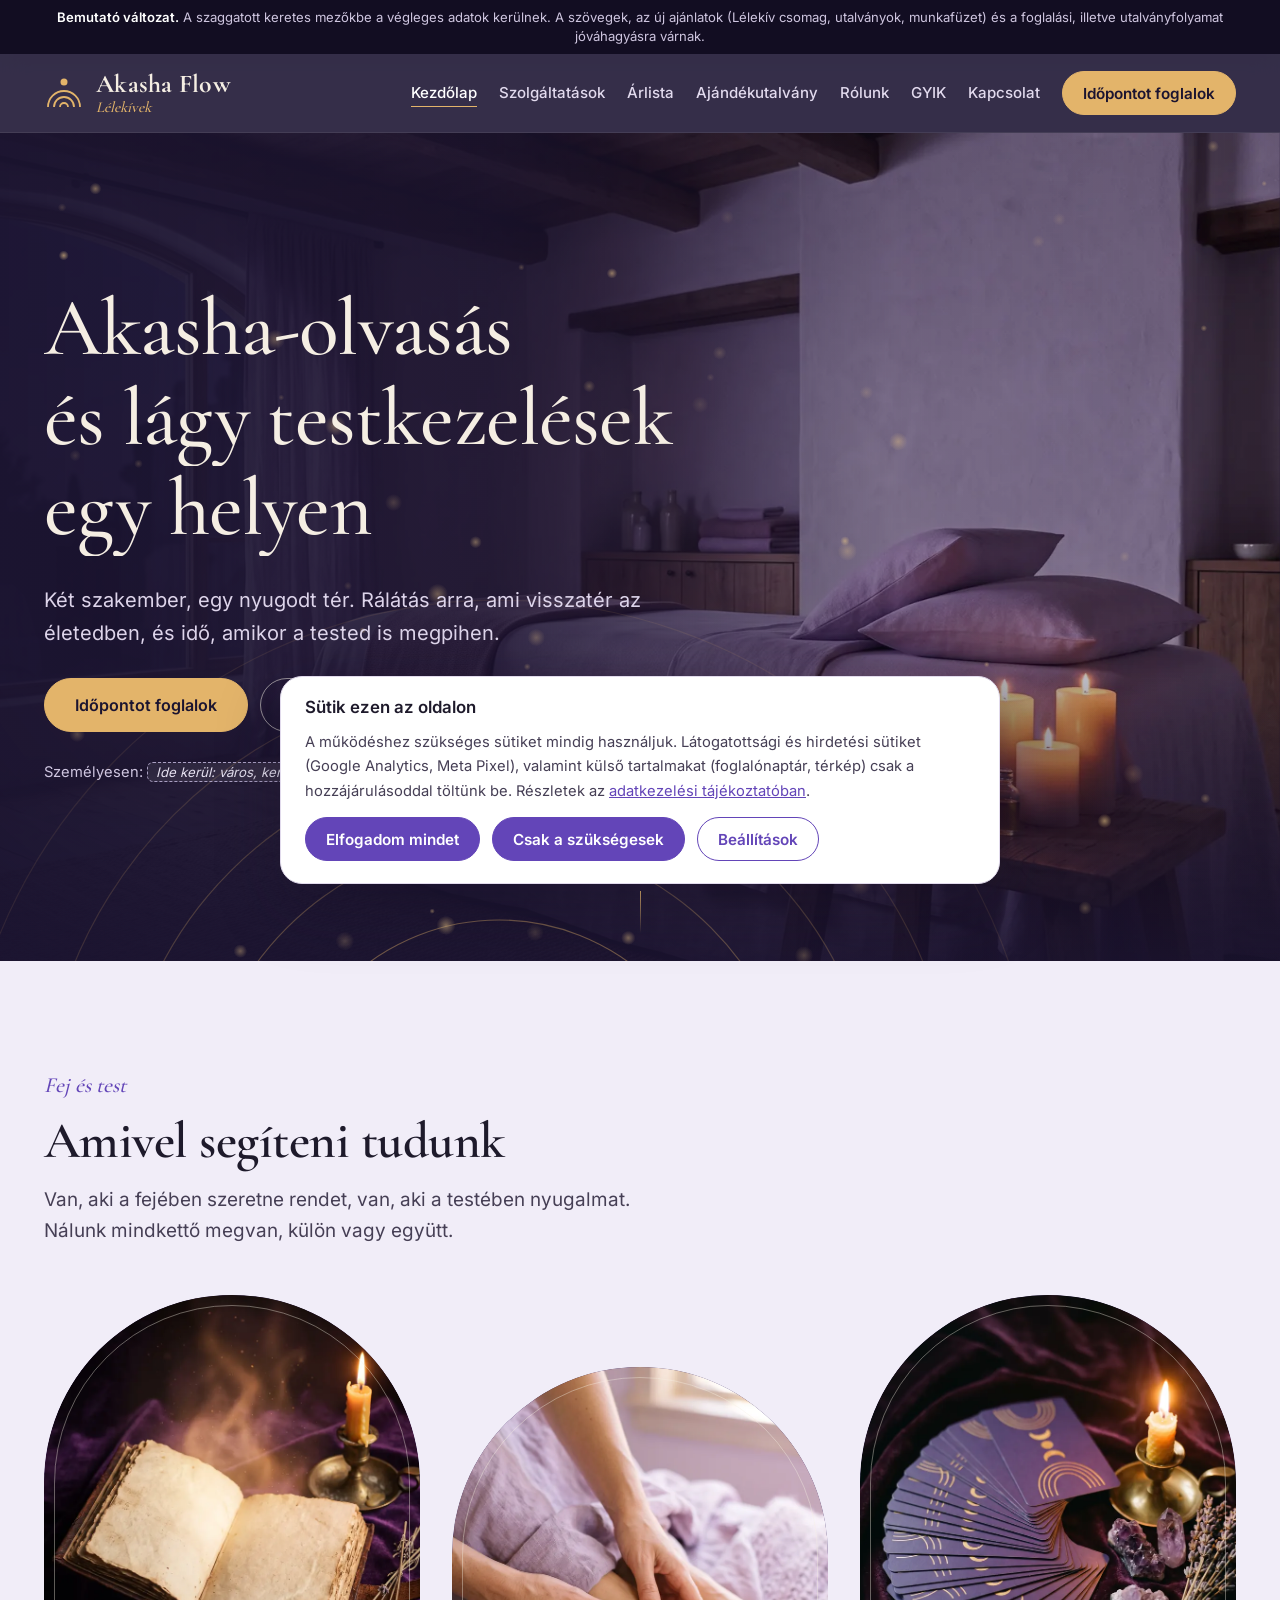
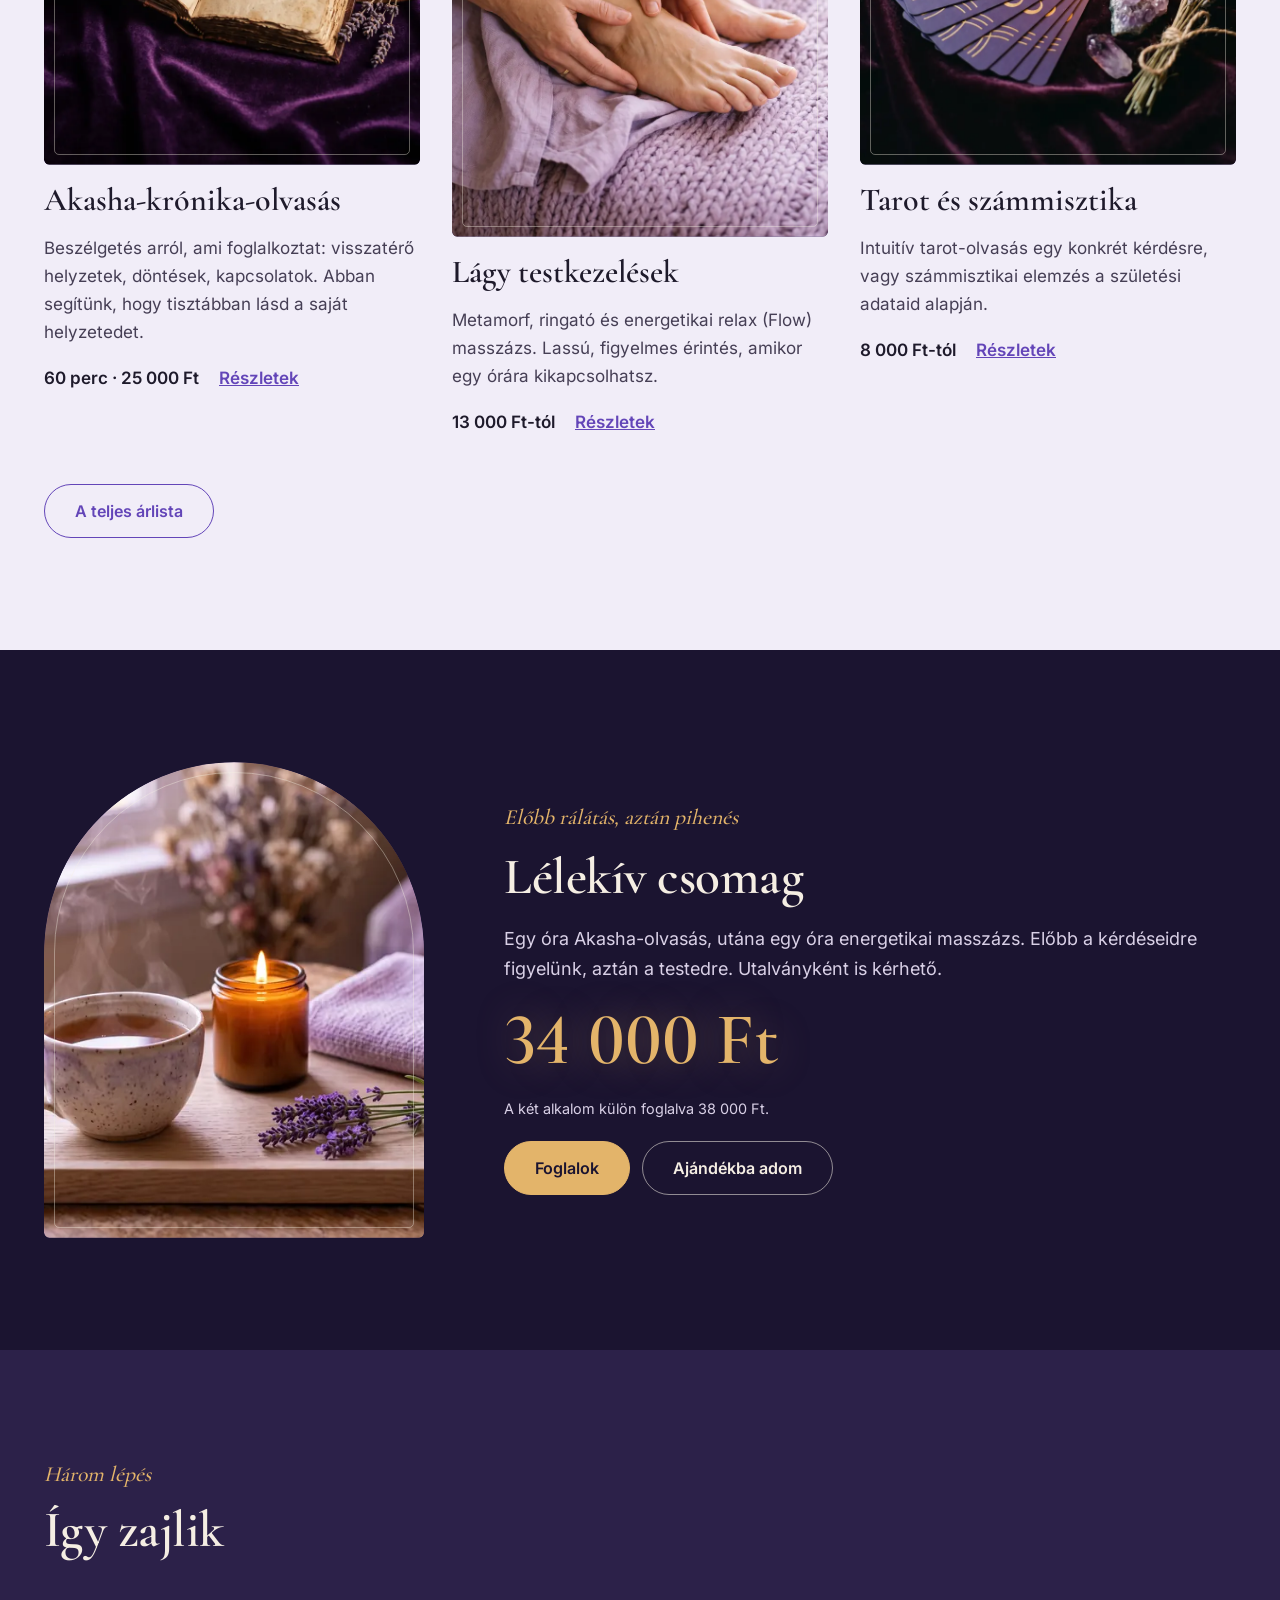
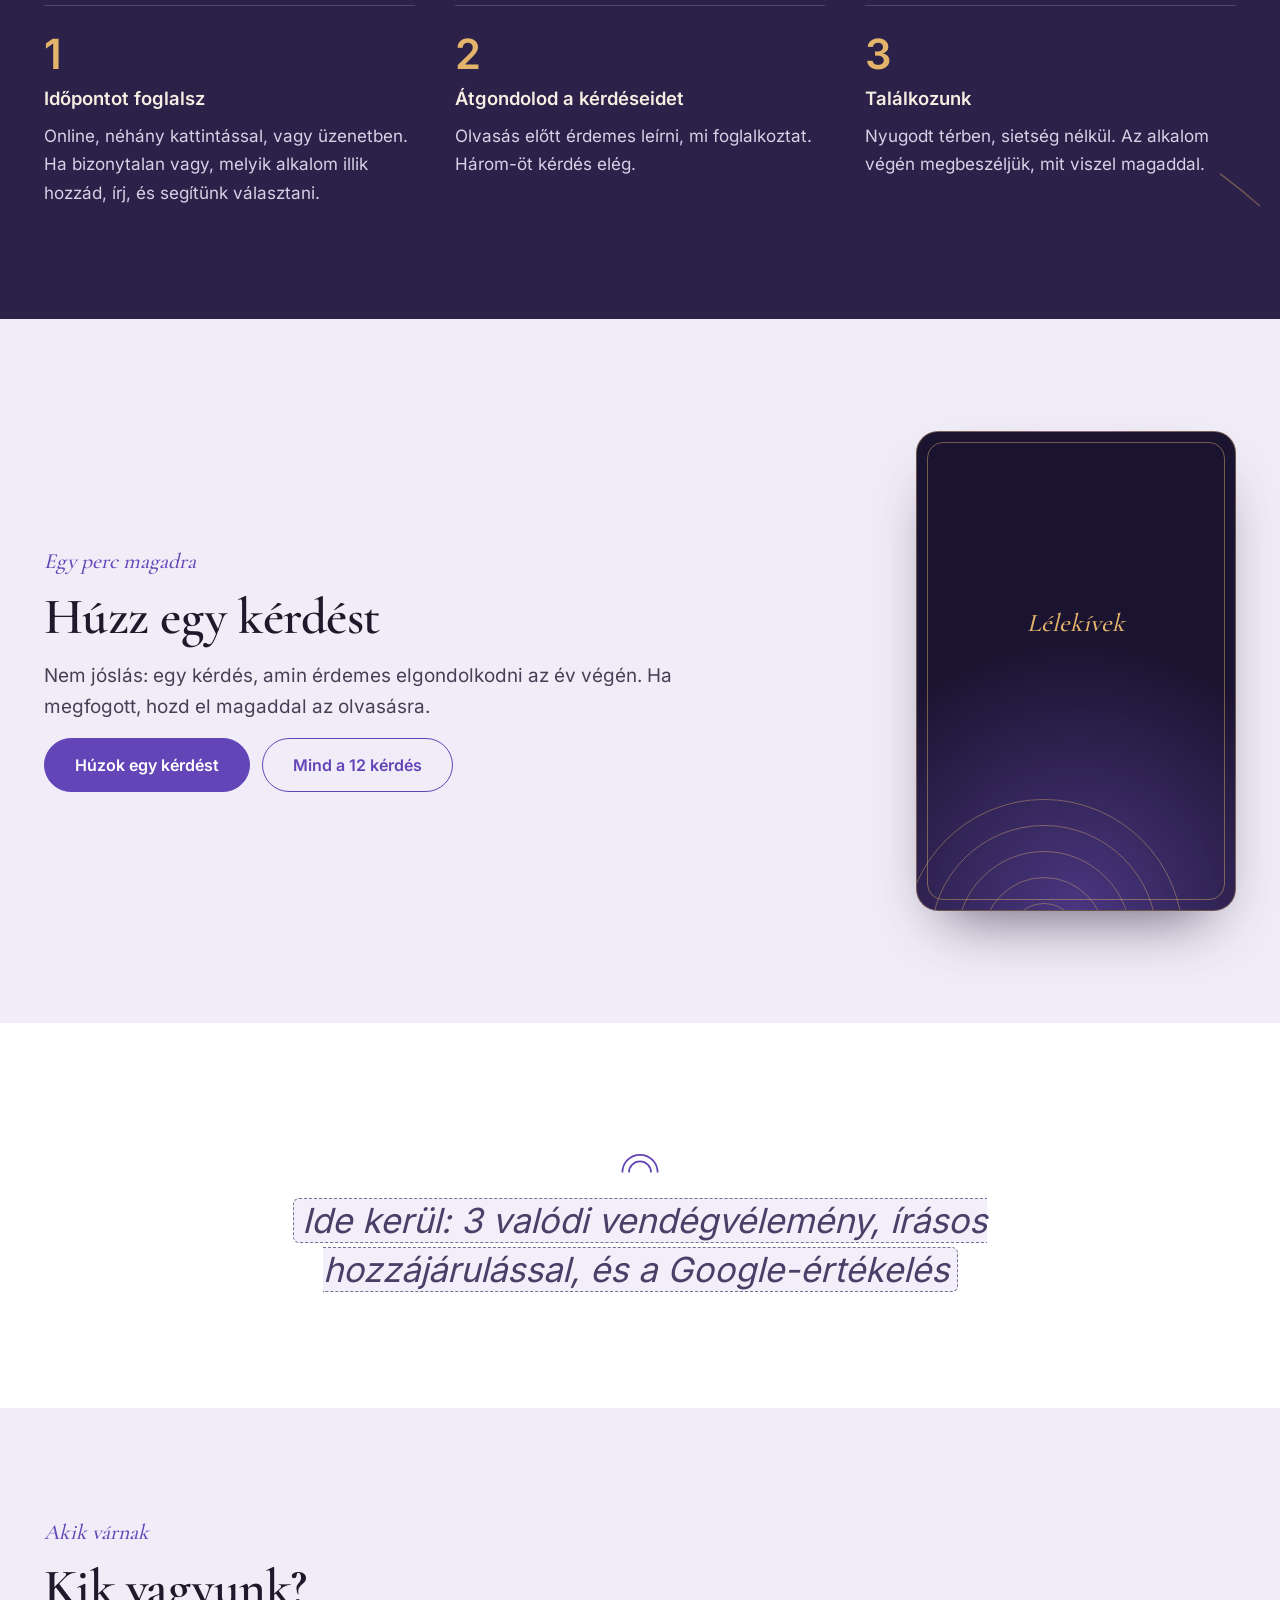
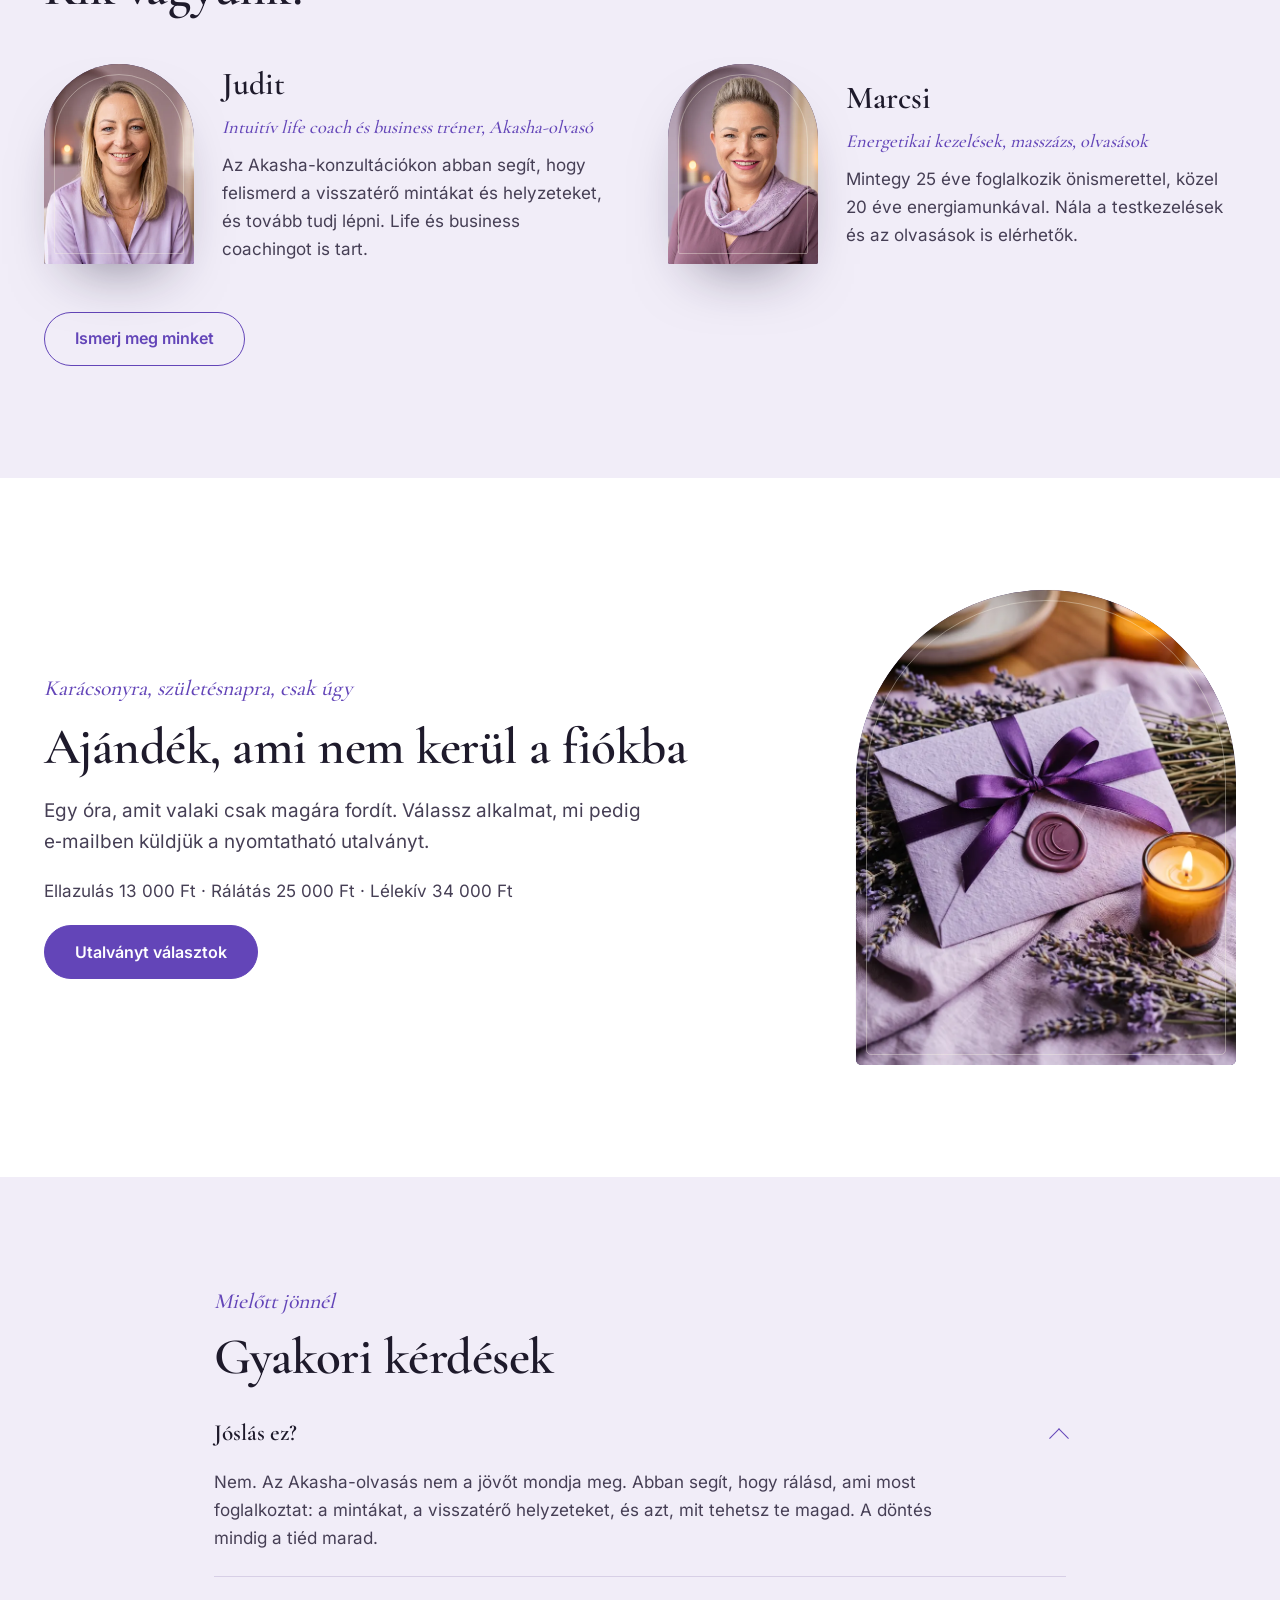
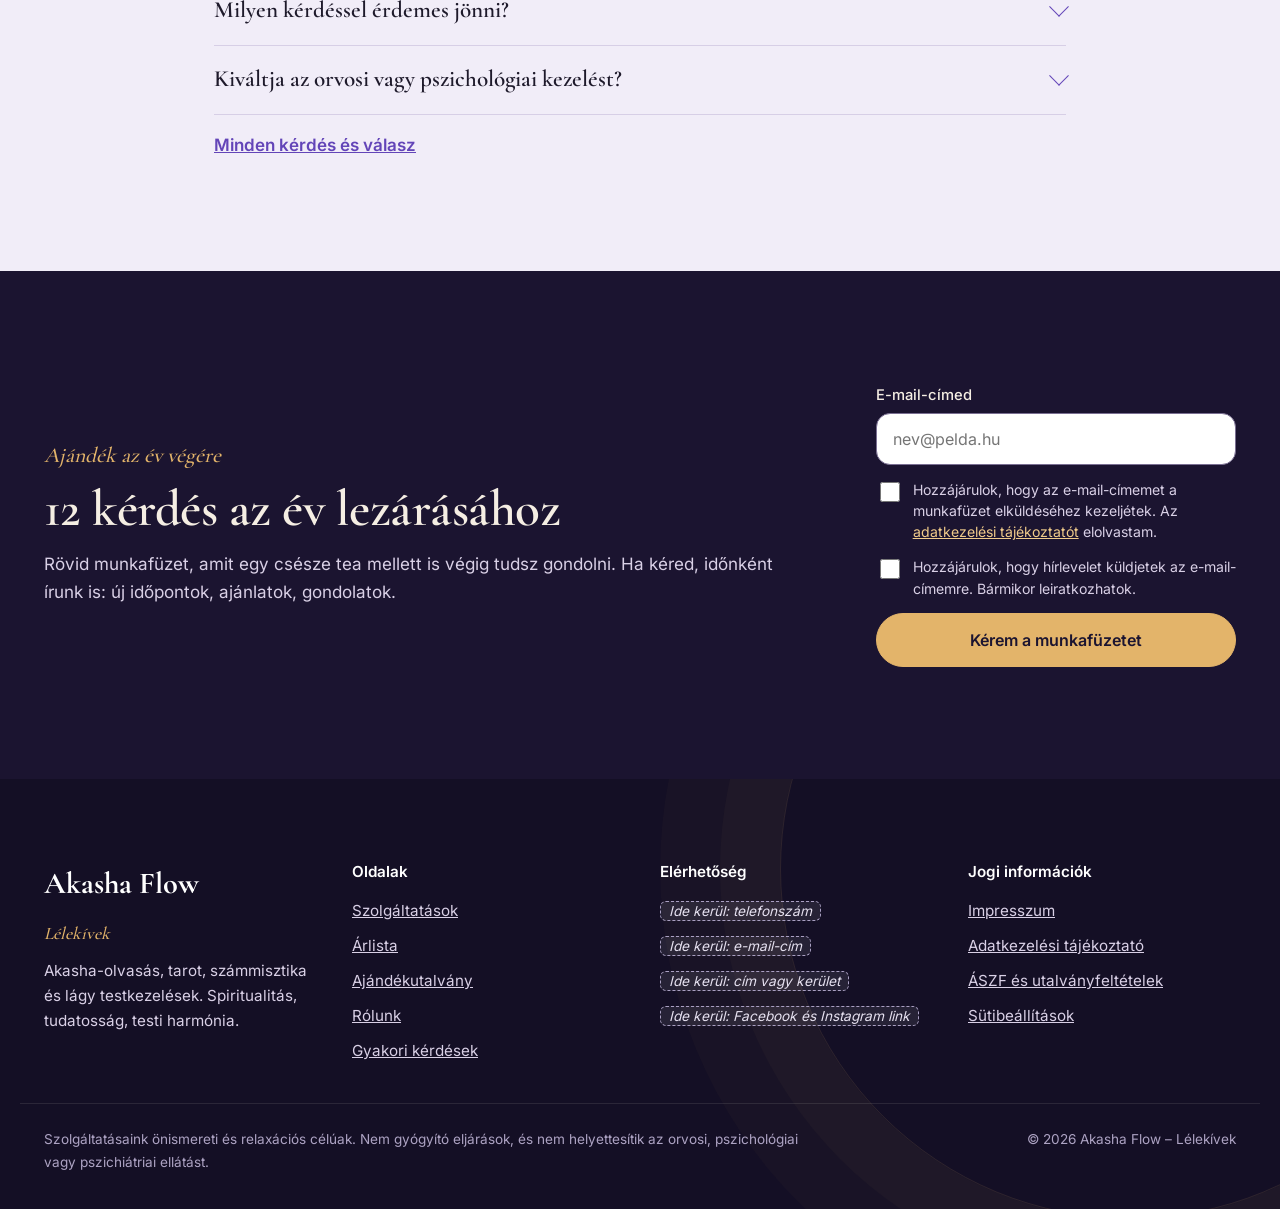
==== commit b5e617fe: "Portrék a főoldalon és a Rólunk oldalon" ====
--- a/index.html
+++ b/index.html
@@ -107,8 +107,8 @@
 <section class="section" aria-labelledby="mi-ttl"><div class="wrap stack-lg">
 <div class="stack"><p class="kicker">Akik várnak</p><h2 id="mi-ttl">Kik vagyunk?</h2></div>
 <div class="people">
-<div class="person"><div class="arch arch-ph"><svg class="x" viewBox="0 0 1100 620" aria-hidden="true" focusable="false"><path d="M390 620 A160 160 0 0 1 710 620"/><path d="M280 620 A270 270 0 0 1 820 620"/><path d="M170 620 A380 380 0 0 1 930 620"/><path d="M60 620 A490 490 0 0 1 1040 620"/></svg><span class="fill">Ide kerül: Judit portréja</span></div><div class="person-body"><h3>Judit</h3><p class="role">Intuitív life coach és business tréner, Akasha-olvasó</p><p style="color:var(--text)">Az Akasha-konzultációkon abban segít, hogy felismerd a visszatérő mintákat és helyzeteket, és tovább tudj lépni. Life és business coachingot is tart.</p></div></div>
-<div class="person"><div class="arch arch-ph"><svg class="x" viewBox="0 0 1100 620" aria-hidden="true" focusable="false"><path d="M390 620 A160 160 0 0 1 710 620"/><path d="M280 620 A270 270 0 0 1 820 620"/><path d="M170 620 A380 380 0 0 1 930 620"/><path d="M60 620 A490 490 0 0 1 1040 620"/></svg><span class="fill">Ide kerül: Marcsi portréja</span></div><div class="person-body"><h3>Marcsi</h3><p class="role">Energetikai kezelések, masszázs, olvasások</p><p style="color:var(--text)">Mintegy 25 éve foglalkozik önismerettel, közel 20 éve energiamunkával. Nála a testkezelések és az olvasások is elérhetők.</p></div></div>
+<div class="person"><div class="arch reveal-self"><img src="assets/img/judit-s.webp" srcset="assets/img/judit-s.webp 600w, assets/img/judit-l.webp 1200w" sizes="150px" width="600" height="745" alt="Judit portréja" loading="lazy" decoding="async"></div><div class="person-body"><h3>Judit</h3><p class="role">Intuitív life coach és business tréner, Akasha-olvasó</p><p style="color:var(--text)">Az Akasha-konzultációkon abban segít, hogy felismerd a visszatérő mintákat és helyzeteket, és tovább tudj lépni. Life és business coachingot is tart.</p></div></div>
+<div class="person"><div class="arch reveal-self"><img src="assets/img/marcsi-s.webp" srcset="assets/img/marcsi-s.webp 600w, assets/img/marcsi-l.webp 1200w" sizes="150px" width="600" height="745" alt="Marcsi portréja" loading="lazy" decoding="async"></div><div class="person-body"><h3>Marcsi</h3><p class="role">Energetikai kezelések, masszázs, olvasások</p><p style="color:var(--text)">Mintegy 25 éve foglalkozik önismerettel, közel 20 éve energiamunkával. Nála a testkezelések és az olvasások is elérhetők.</p></div></div>
 </div>
 <div class="btns"><a class="btn btn-ghost" href="rolunk.html">Ismerj meg minket</a></div>
 </div></section>
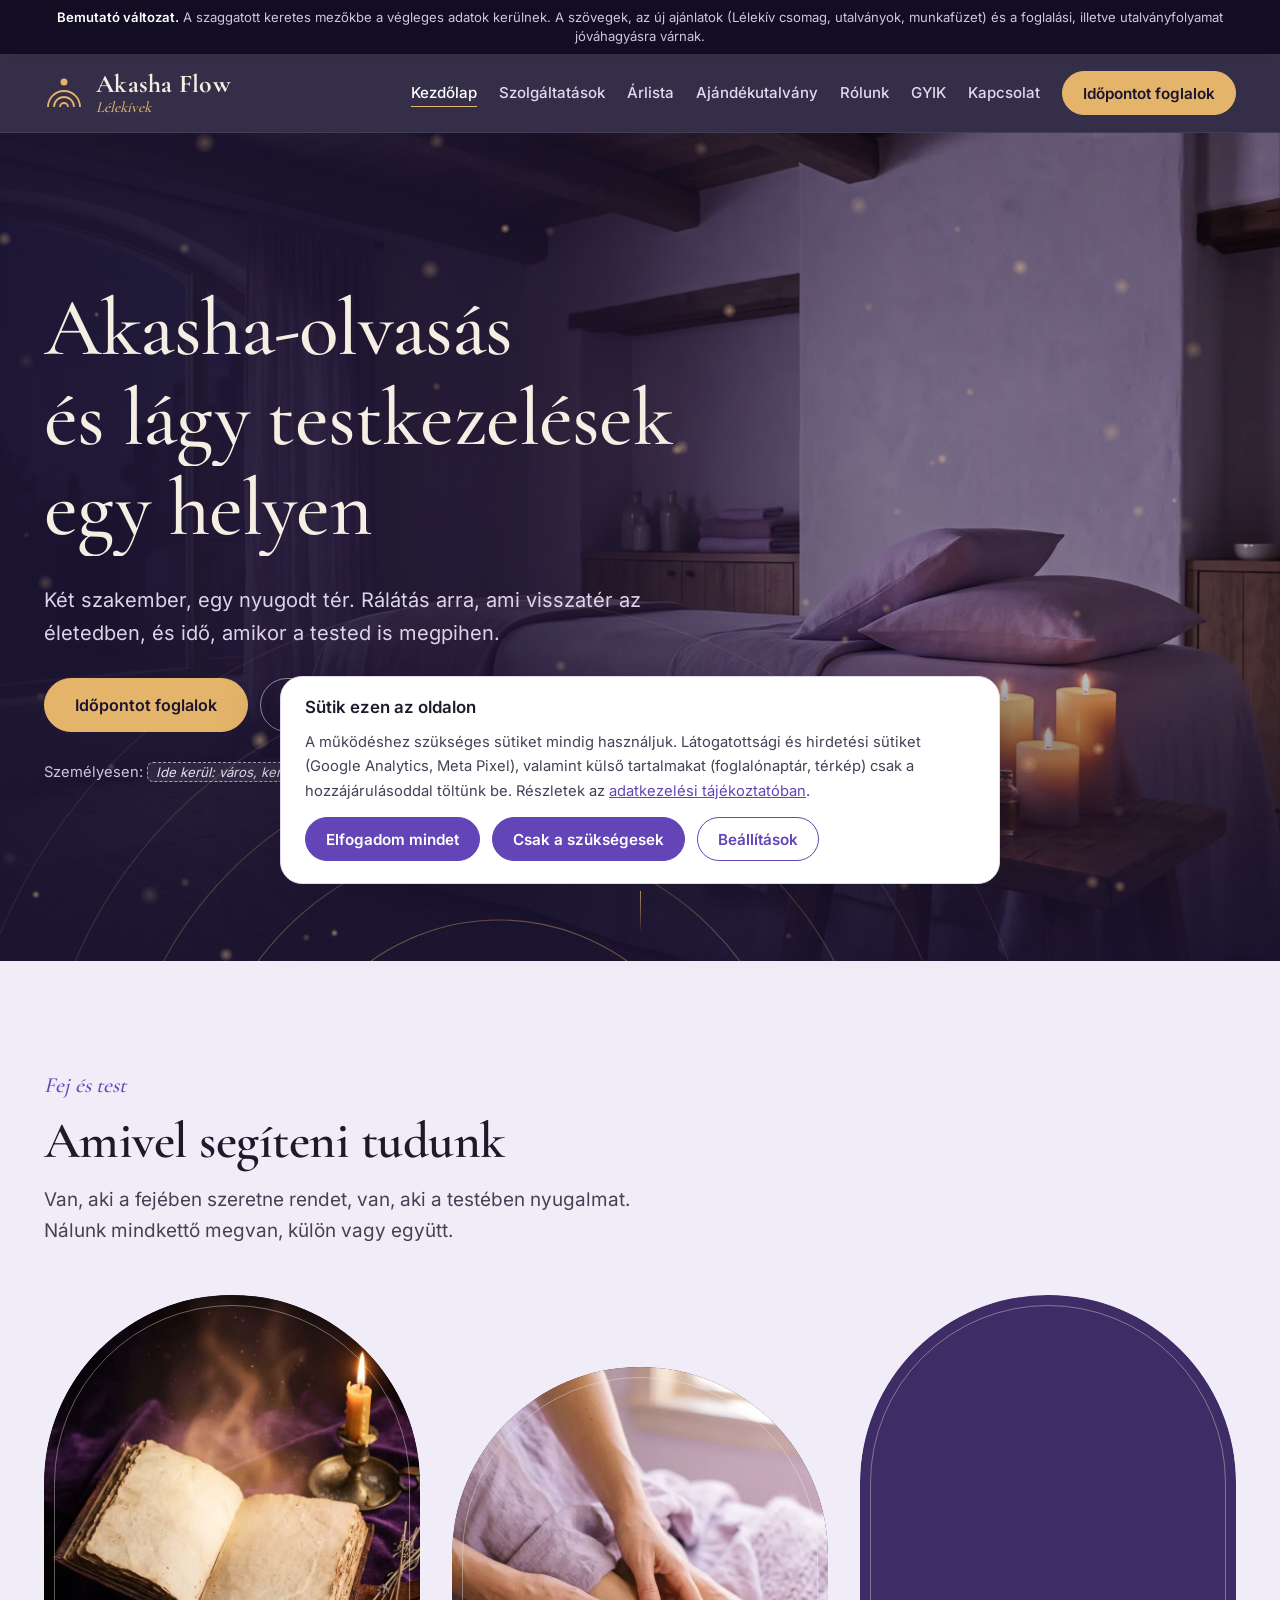
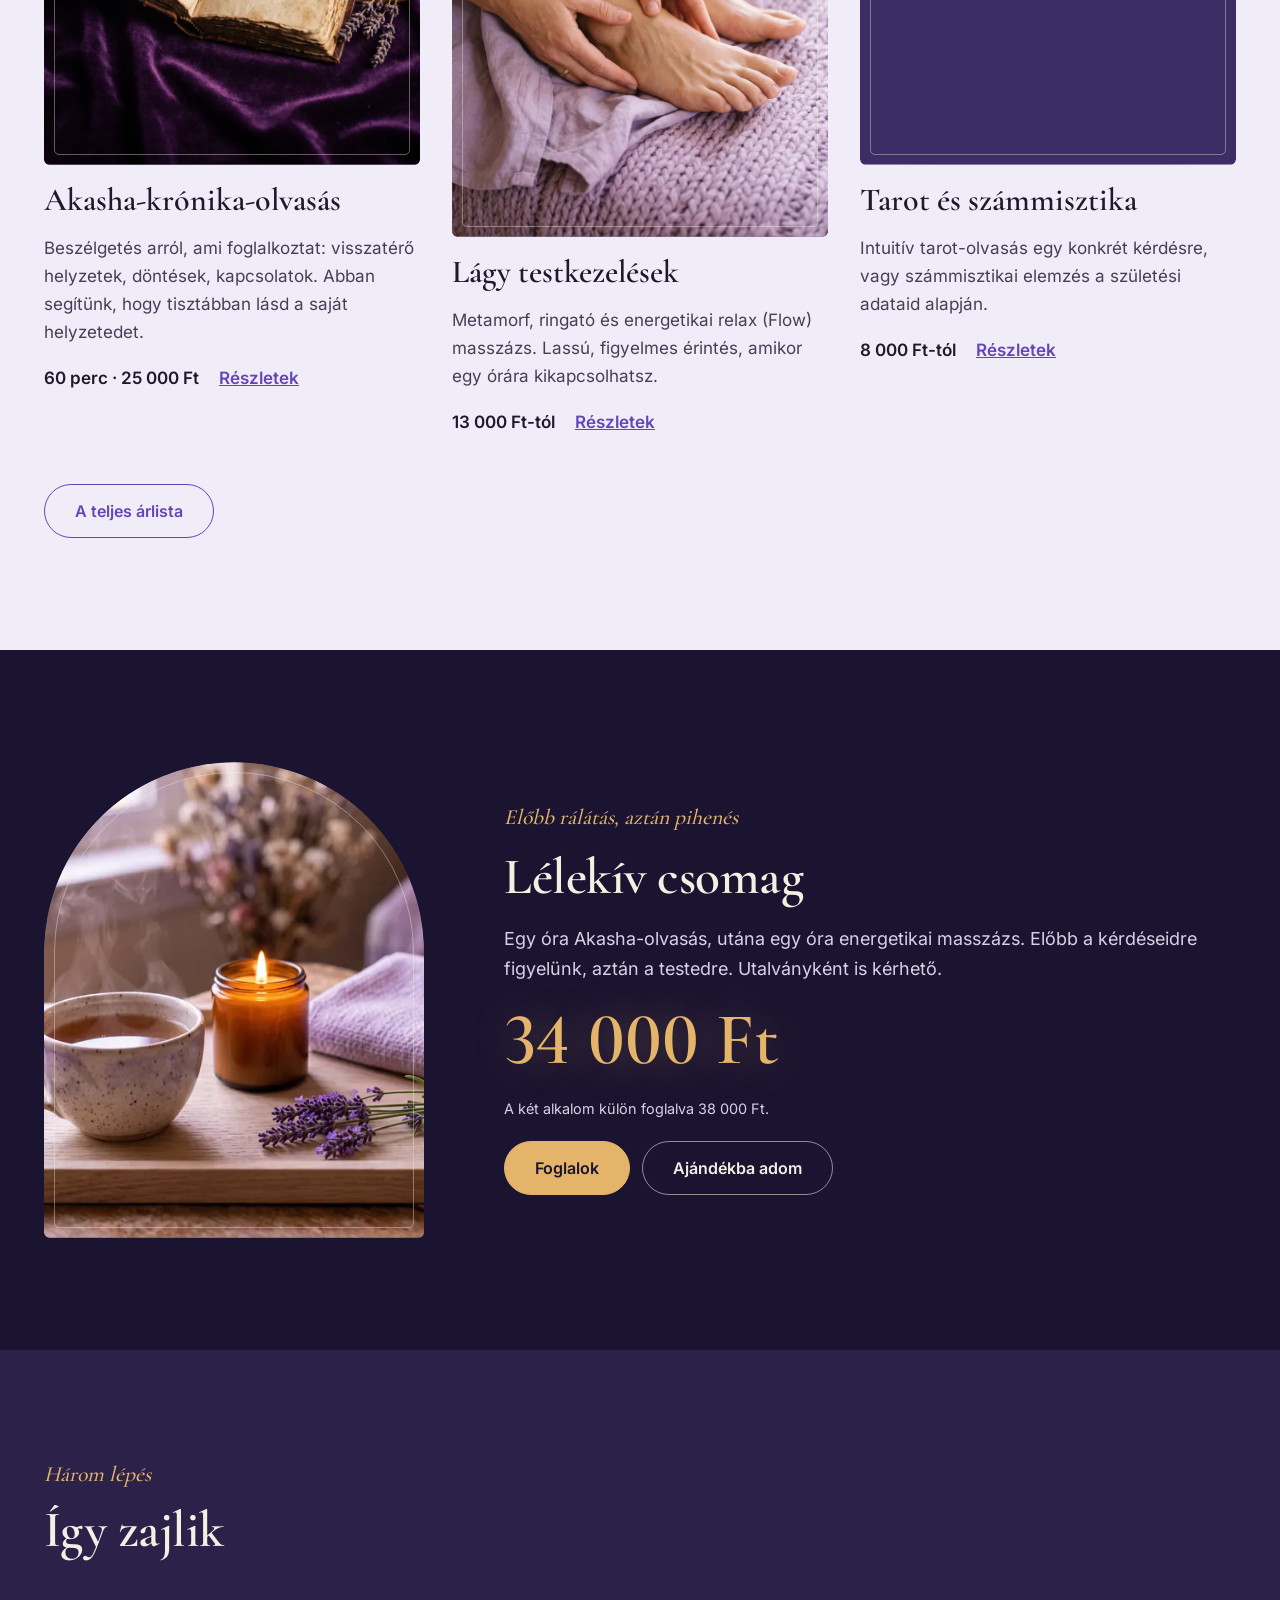
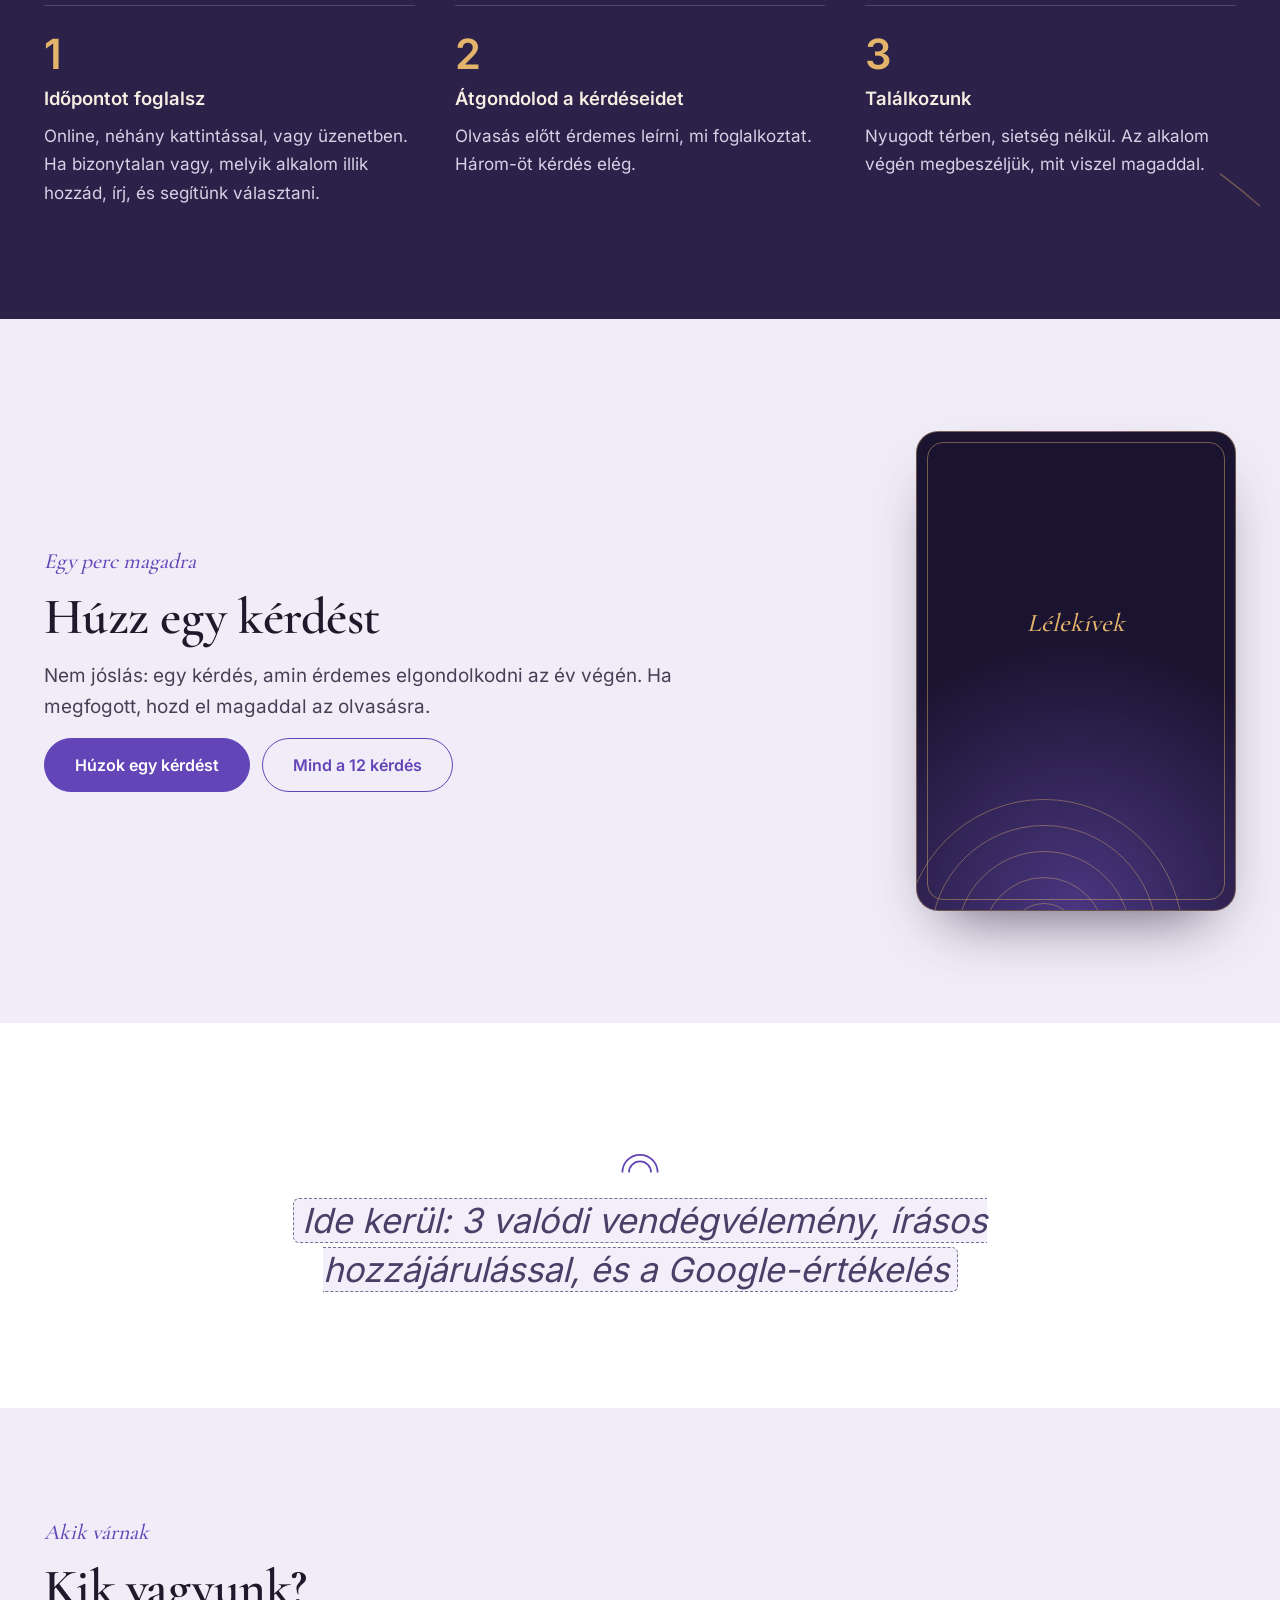
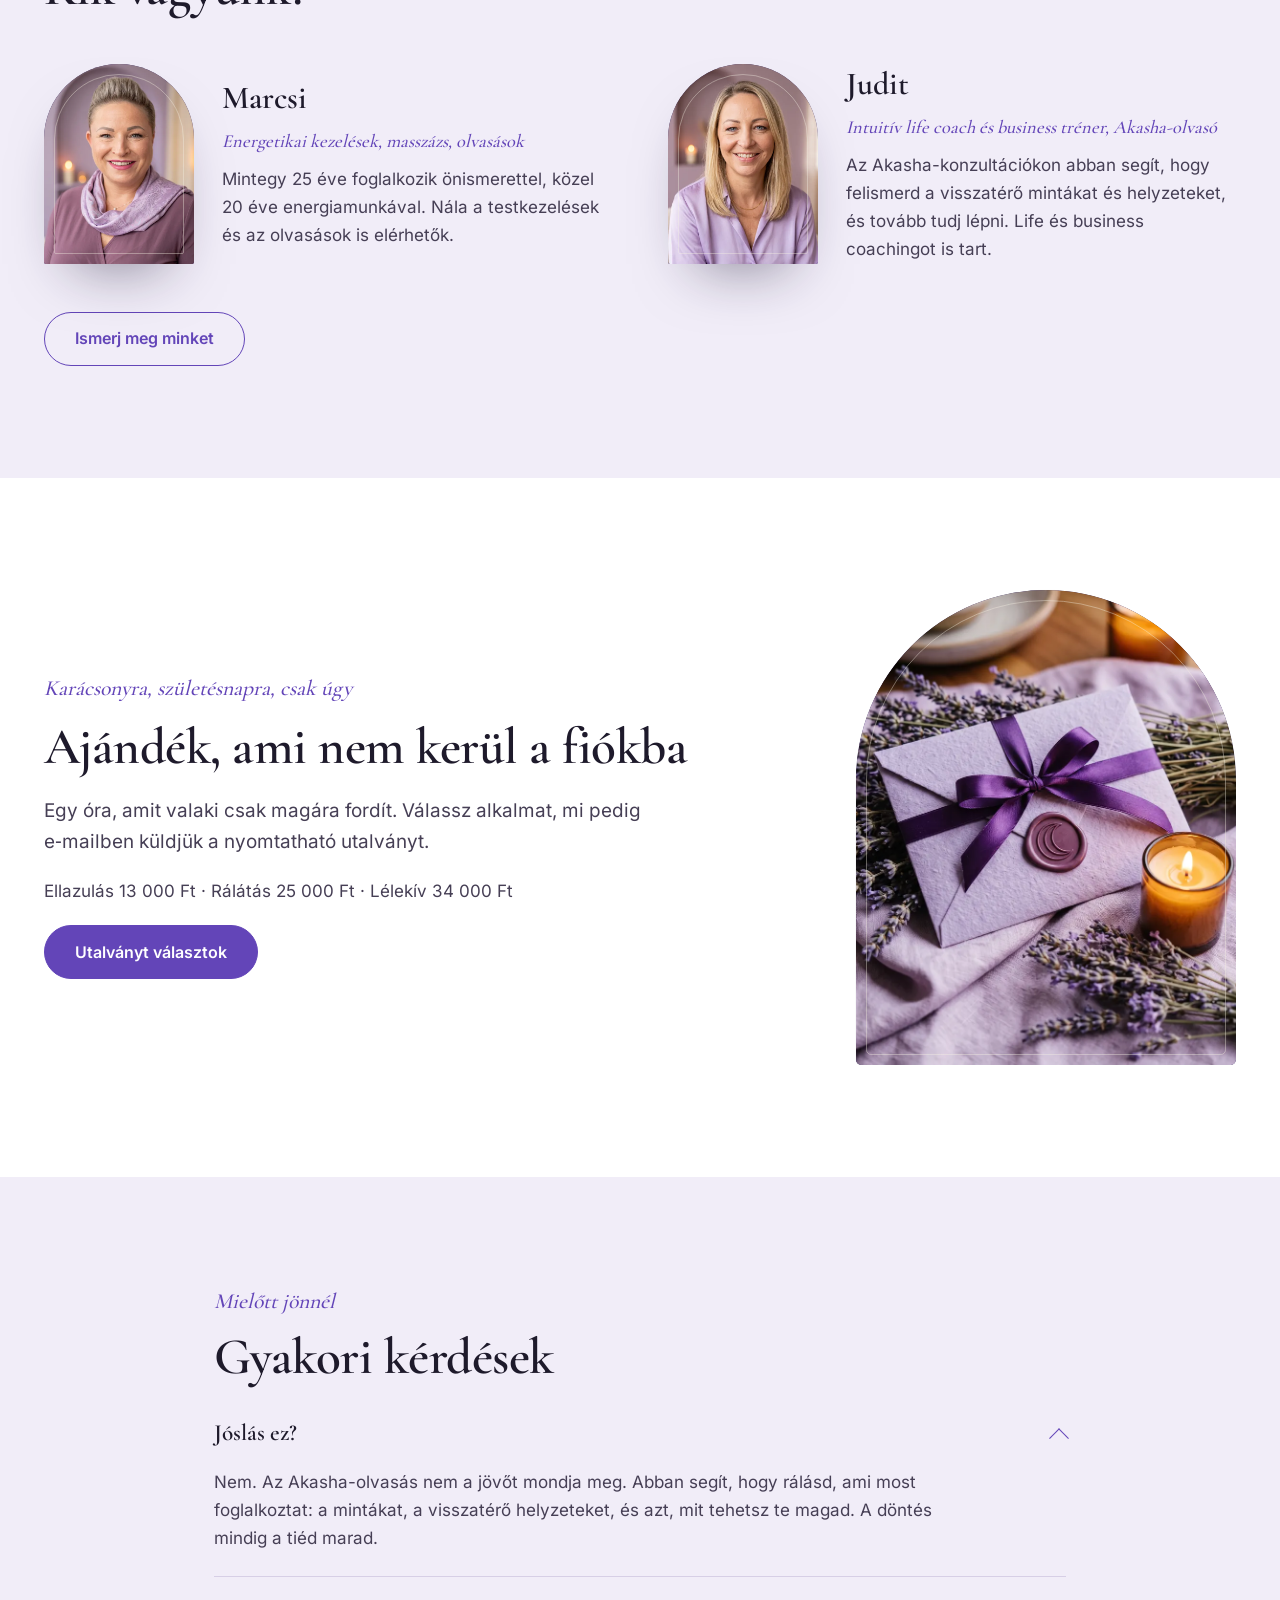
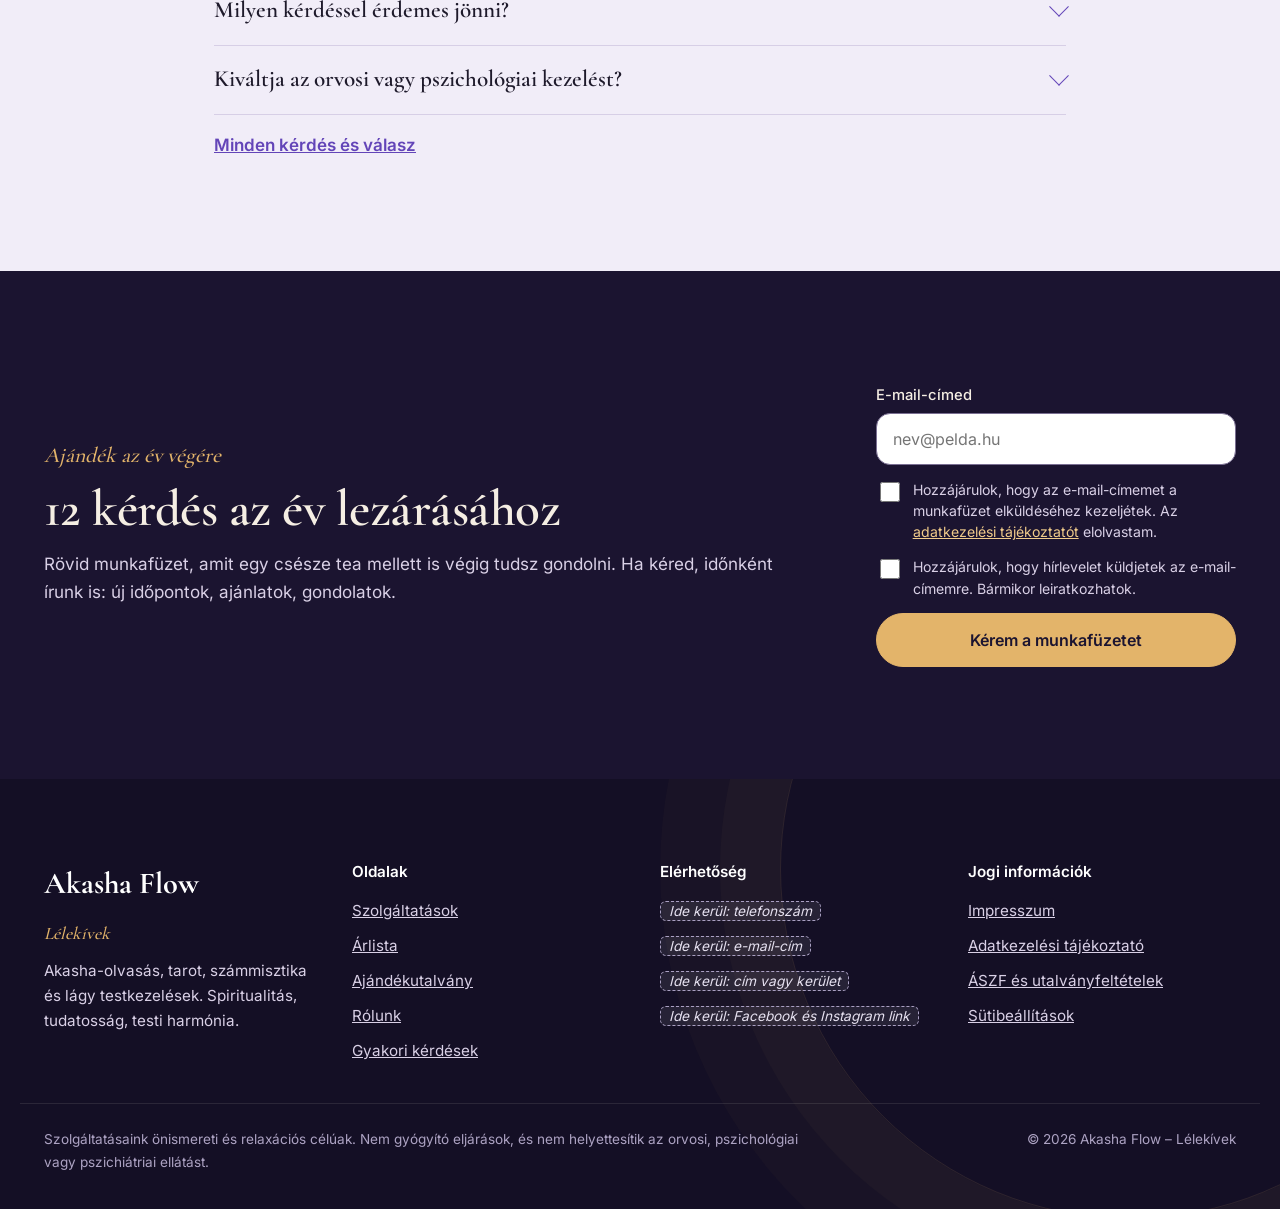
==== commit 12416122: "Sorrend: Marcsi elöl, utána Judit" ====
--- a/index.html
+++ b/index.html
@@ -19,7 +19,7 @@
 <link rel="preload" href="fonts/inter-latin-400-normal.woff2" as="font" type="font/woff2" crossorigin>
 <script>document.documentElement.classList.add("js")</script>
 <link rel="stylesheet" href="assets/site.css">
-<script type="application/ld+json">{"@context": "https://schema.org", "@type": "ProfessionalService", "name": "Akasha Flow – Lélekívek", "url": "https://www.akasha-flow.hu/", "description": "Akasha-krónika-olvasás, tarot, számmisztika, metamorf, ringató és energetikai masszázs.", "priceRange": "8 000 – 50 000 Ft", "image": "https://www.akasha-flow.hu/assets/img/szoba-l.webp", "employee": [{"@type": "Person", "name": "Judit", "jobTitle": "Intuitív life coach és business tréner, Akasha-olvasó"}, {"@type": "Person", "name": "Marcsi", "jobTitle": "Energetikai kezelések, masszázs, olvasások"}], "makesOffer": [{"@type": "Offer", "name": "Akasha-krónika-olvasás, 60 perc", "price": "25000", "priceCurrency": "HUF"}, {"@type": "Offer", "name": "Akasha-krónika-olvasás, 90 perc", "price": "37500", "priceCurrency": "HUF"}, {"@type": "Offer", "name": "Akasha-krónika-olvasás, 120 perc", "price": "50000", "priceCurrency": "HUF"}, {"@type": "Offer", "name": "Akasha energetikai alkalom, 60 perc", "price": "15000", "priceCurrency": "HUF"}, {"@type": "Offer", "name": "Tarotkártya-olvasás, 30 perc", "price": "8000", "priceCurrency": "HUF"}, {"@type": "Offer", "name": "Tarotkártya-olvasás, 60 perc", "price": "25000", "priceCurrency": "HUF"}, {"@type": "Offer", "name": "Tarotkártya-olvasás, 90 perc", "price": "37500", "priceCurrency": "HUF"}, {"@type": "Offer", "name": "Tarotkártya-olvasás, 120 perc", "price": "50000", "priceCurrency": "HUF"}, {"@type": "Offer", "name": "Számmisztikai elemzés", "price": "25000", "priceCurrency": "HUF"}, {"@type": "Offer", "name": "Ringató masszázs, 60–90 perc", "price": "15000", "priceCurrency": "HUF"}, {"@type": "Offer", "name": "Energetikai relax (Flow) masszázs, 60 perc", "price": "13000", "priceCurrency": "HUF"}, {"@type": "Offer", "name": "Energetikai relax (Flow) masszázs, 90 perc", "price": "17000", "priceCurrency": "HUF"}, {"@type": "Offer", "name": "Energetikai relax (Flow) masszázs, 120 perc", "price": "24000", "priceCurrency": "HUF"}]}</script>
+<script type="application/ld+json">{"@context": "https://schema.org", "@type": "ProfessionalService", "name": "Akasha Flow – Lélekívek", "url": "https://www.akasha-flow.hu/", "description": "Akasha-krónika-olvasás, tarot, számmisztika, metamorf, ringató és energetikai masszázs.", "priceRange": "8 000 – 50 000 Ft", "image": "https://www.akasha-flow.hu/assets/img/szoba-l.webp", "employee": [{"@type": "Person", "name": "Marcsi", "jobTitle": "Energetikai kezelések, masszázs, olvasások"}, {"@type": "Person", "name": "Judit", "jobTitle": "Intuitív life coach és business tréner, Akasha-olvasó"}], "makesOffer": [{"@type": "Offer", "name": "Akasha-krónika-olvasás, 60 perc", "price": "25000", "priceCurrency": "HUF"}, {"@type": "Offer", "name": "Akasha-krónika-olvasás, 90 perc", "price": "37500", "priceCurrency": "HUF"}, {"@type": "Offer", "name": "Akasha-krónika-olvasás, 120 perc", "price": "50000", "priceCurrency": "HUF"}, {"@type": "Offer", "name": "Akasha energetikai alkalom, 60 perc", "price": "15000", "priceCurrency": "HUF"}, {"@type": "Offer", "name": "Tarotkártya-olvasás, 30 perc", "price": "8000", "priceCurrency": "HUF"}, {"@type": "Offer", "name": "Tarotkártya-olvasás, 60 perc", "price": "25000", "priceCurrency": "HUF"}, {"@type": "Offer", "name": "Tarotkártya-olvasás, 90 perc", "price": "37500", "priceCurrency": "HUF"}, {"@type": "Offer", "name": "Tarotkártya-olvasás, 120 perc", "price": "50000", "priceCurrency": "HUF"}, {"@type": "Offer", "name": "Számmisztikai elemzés", "price": "25000", "priceCurrency": "HUF"}, {"@type": "Offer", "name": "Ringató masszázs, 60–90 perc", "price": "15000", "priceCurrency": "HUF"}, {"@type": "Offer", "name": "Energetikai relax (Flow) masszázs, 60 perc", "price": "13000", "priceCurrency": "HUF"}, {"@type": "Offer", "name": "Energetikai relax (Flow) masszázs, 90 perc", "price": "17000", "priceCurrency": "HUF"}, {"@type": "Offer", "name": "Energetikai relax (Flow) masszázs, 120 perc", "price": "24000", "priceCurrency": "HUF"}]}</script>
 </head>
 <body>
 <a class="skip" href="#tartalom">Ugrás a tartalomra</a>
@@ -107,8 +107,8 @@
 <section class="section" aria-labelledby="mi-ttl"><div class="wrap stack-lg">
 <div class="stack"><p class="kicker">Akik várnak</p><h2 id="mi-ttl">Kik vagyunk?</h2></div>
 <div class="people">
+<div class="person"><div class="arch reveal-self"><img src="assets/img/marcsi-s.webp" srcset="assets/img/marcsi-s.webp 600w, assets/img/marcsi-l.webp 1200w" sizes="150px" width="600" height="745" alt="Marcsi portréja" loading="lazy" decoding="async"></div><div class="person-body"><h3>Marcsi</h3><p class="role">Energetikai kezelések, masszázs, olvasások</p><p style="color:var(--text)">Mintegy 25 éve foglalkozik önismerettel, közel 20 éve energiamunkával. Nála a testkezelések és az olvasások is elérhetők.</p></div></div>
 <div class="person"><div class="arch reveal-self"><img src="assets/img/judit-s.webp" srcset="assets/img/judit-s.webp 600w, assets/img/judit-l.webp 1200w" sizes="150px" width="600" height="745" alt="Judit portréja" loading="lazy" decoding="async"></div><div class="person-body"><h3>Judit</h3><p class="role">Intuitív life coach és business tréner, Akasha-olvasó</p><p style="color:var(--text)">Az Akasha-konzultációkon abban segít, hogy felismerd a visszatérő mintákat és helyzeteket, és tovább tudj lépni. Life és business coachingot is tart.</p></div></div>
-<div class="person"><div class="arch reveal-self"><img src="assets/img/marcsi-s.webp" srcset="assets/img/marcsi-s.webp 600w, assets/img/marcsi-l.webp 1200w" sizes="150px" width="600" height="745" alt="Marcsi portréja" loading="lazy" decoding="async"></div><div class="person-body"><h3>Marcsi</h3><p class="role">Energetikai kezelések, masszázs, olvasások</p><p style="color:var(--text)">Mintegy 25 éve foglalkozik önismerettel, közel 20 éve energiamunkával. Nála a testkezelések és az olvasások is elérhetők.</p></div></div>
 </div>
 <div class="btns"><a class="btn btn-ghost" href="rolunk.html">Ismerj meg minket</a></div>
 </div></section>
